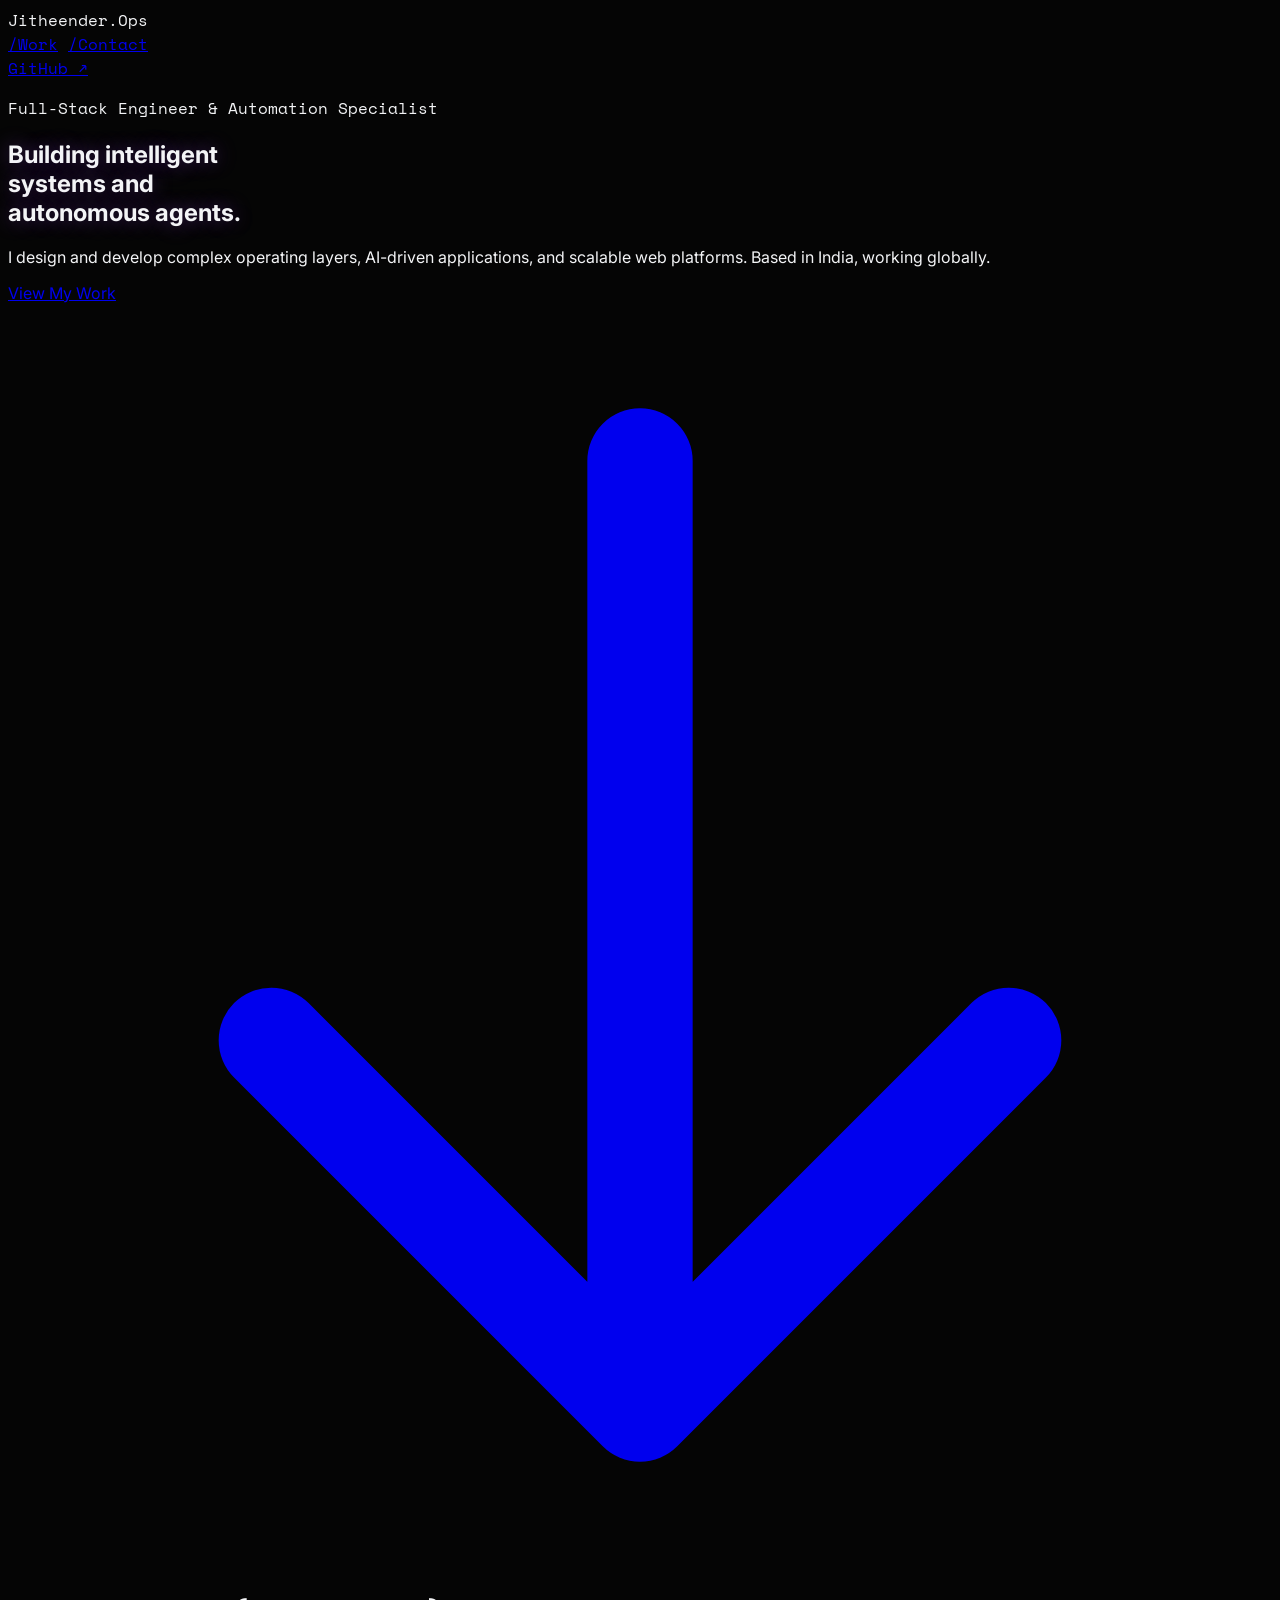
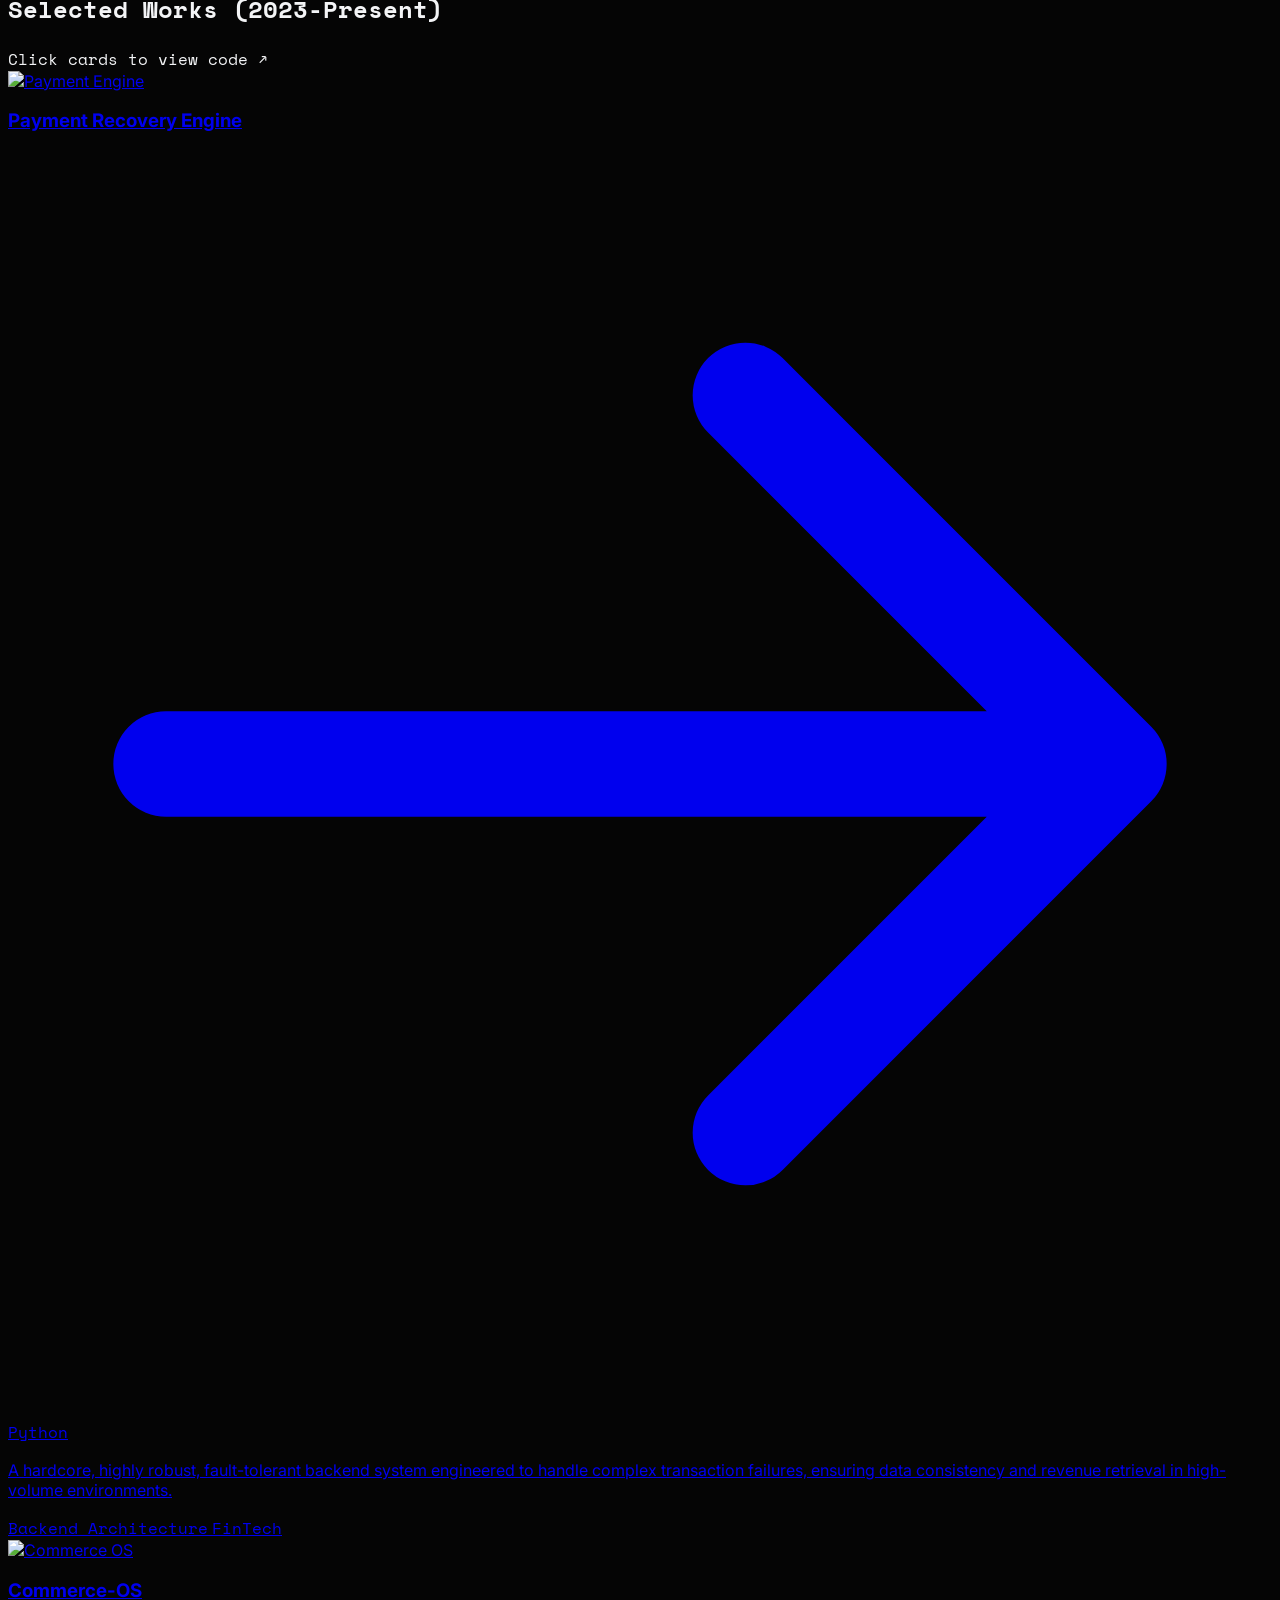
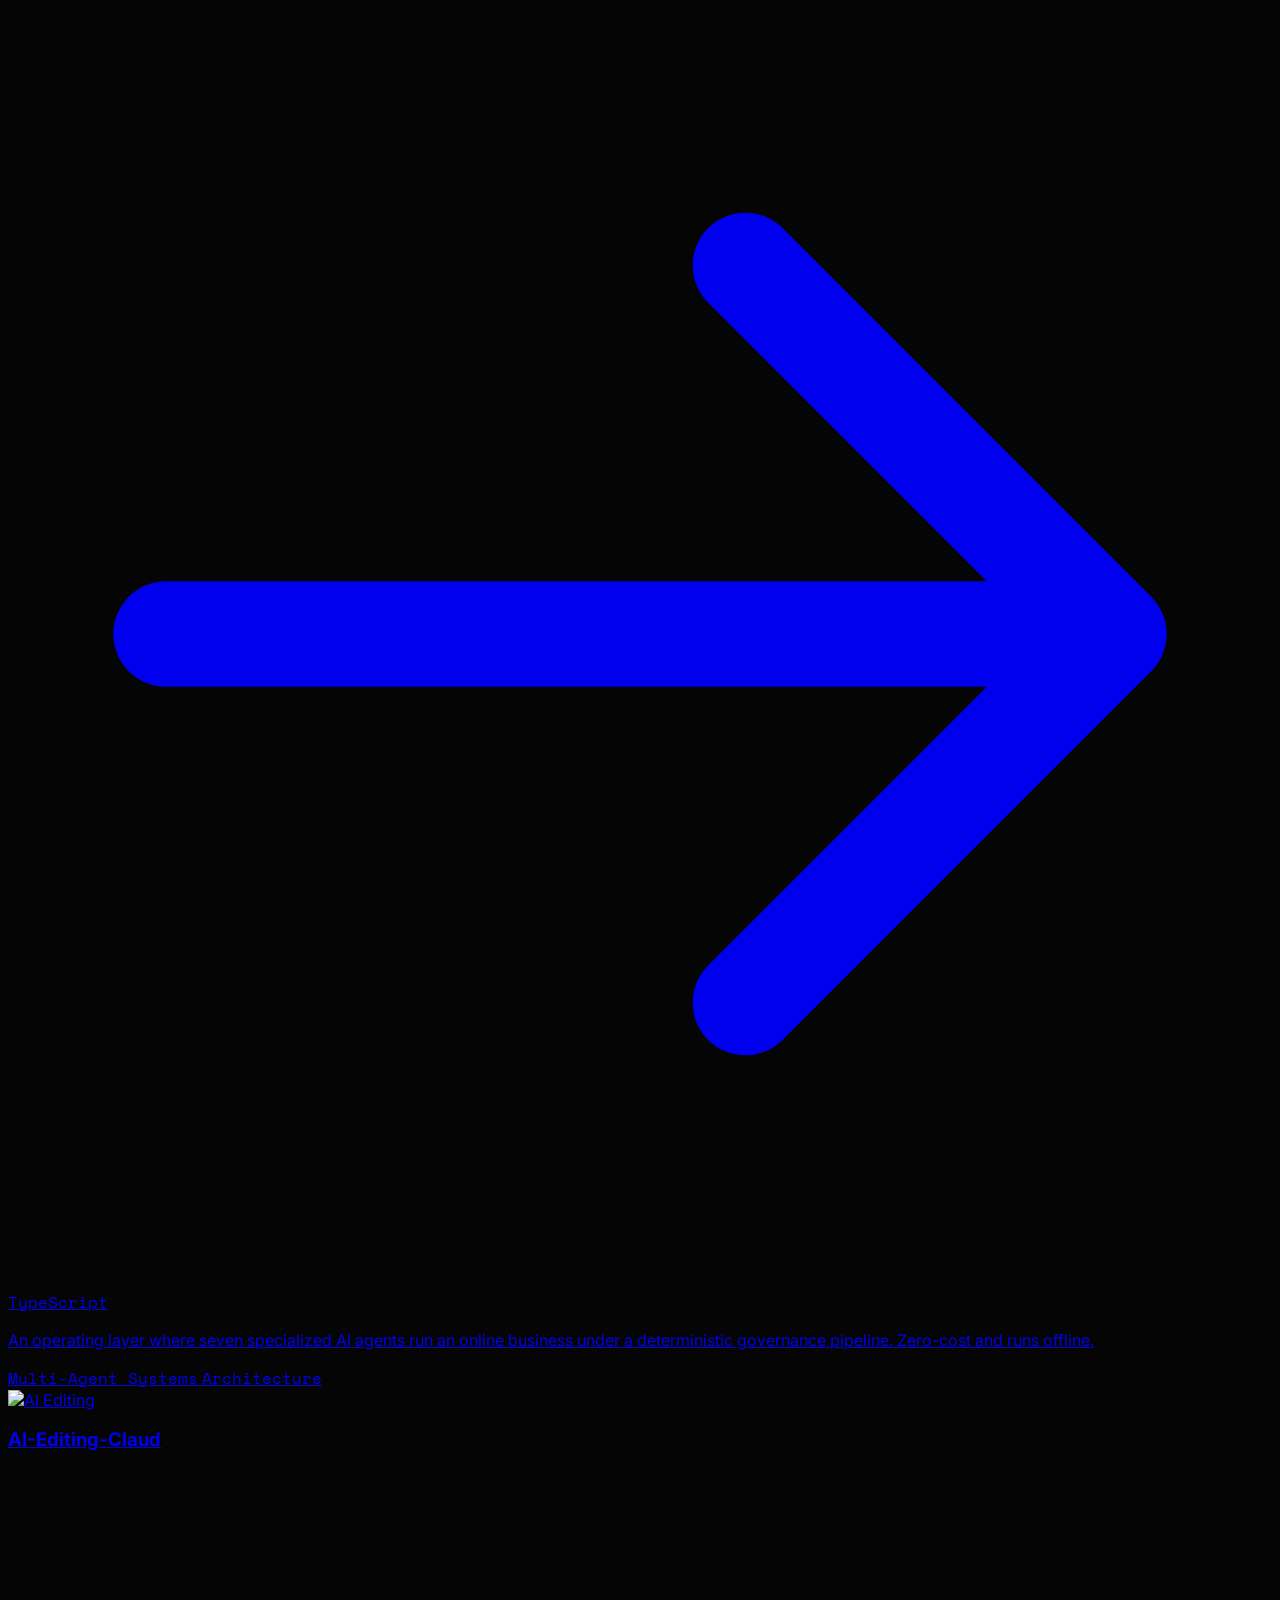
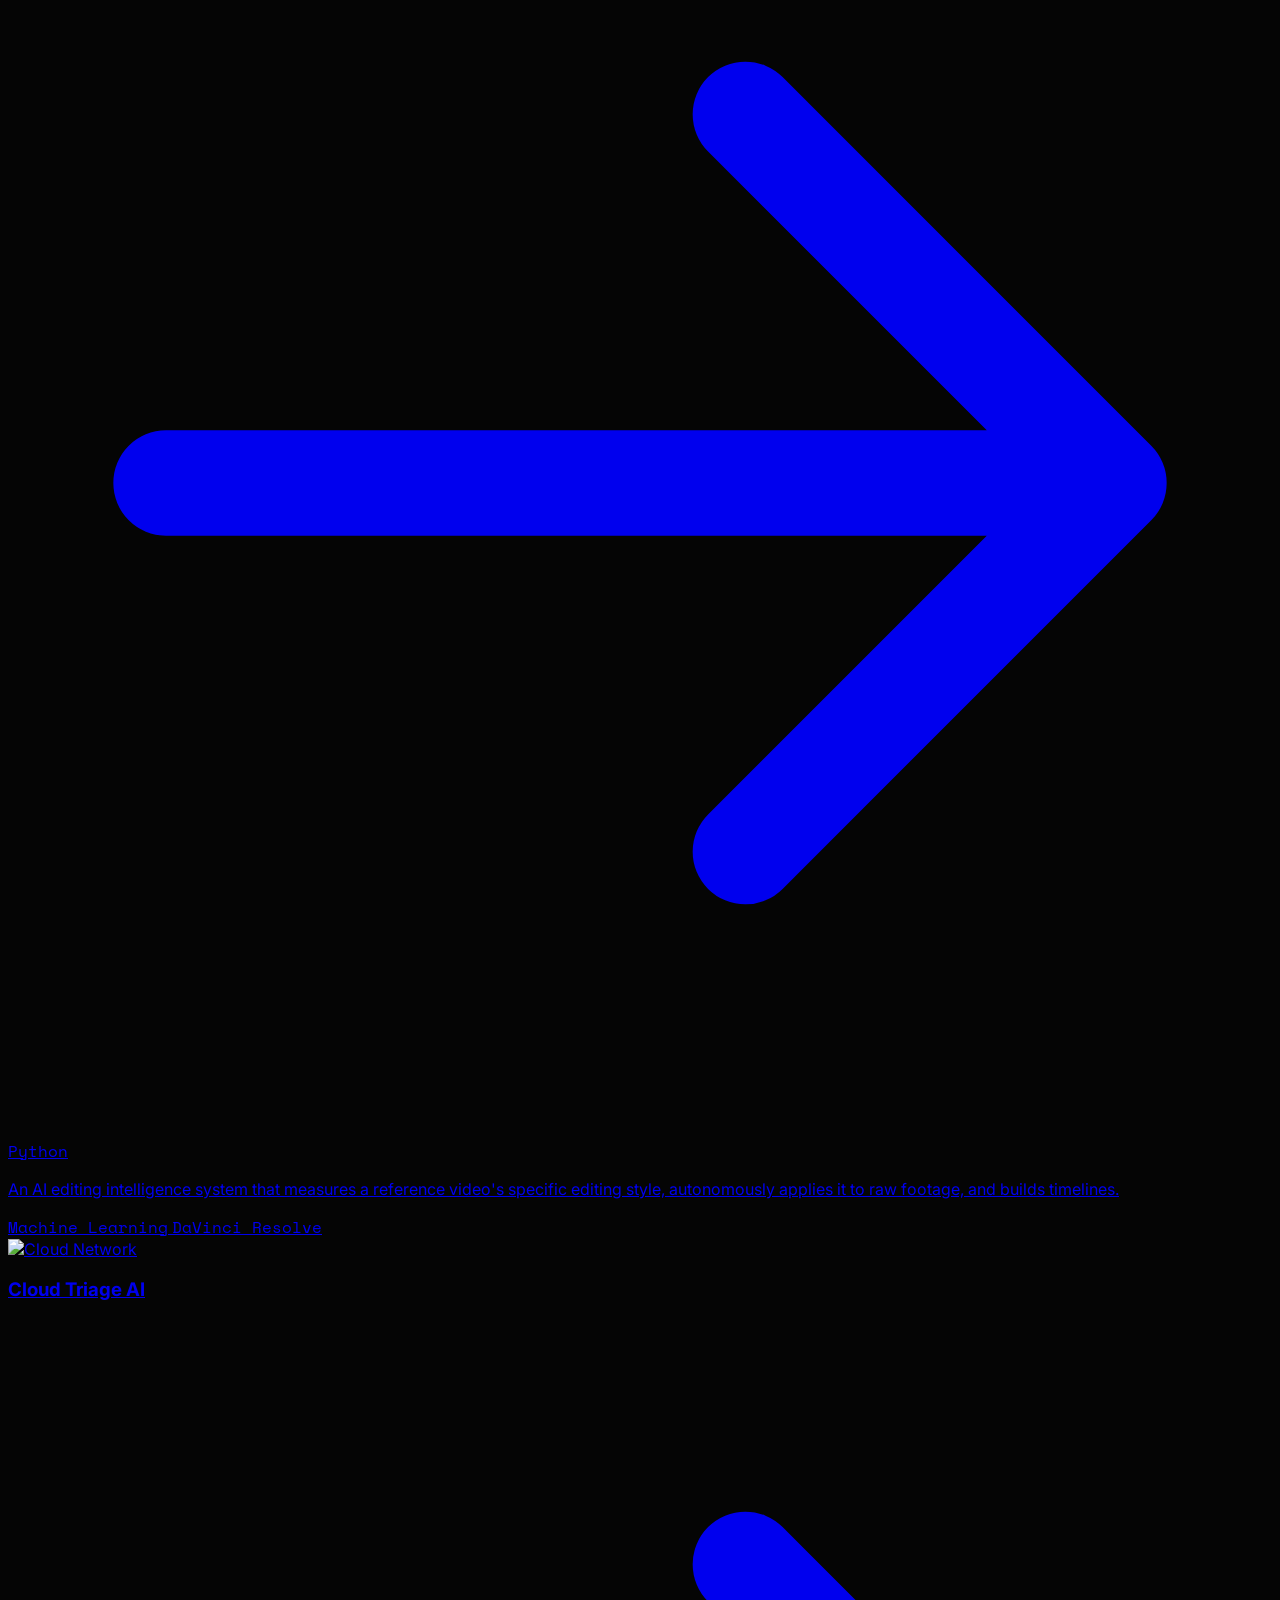
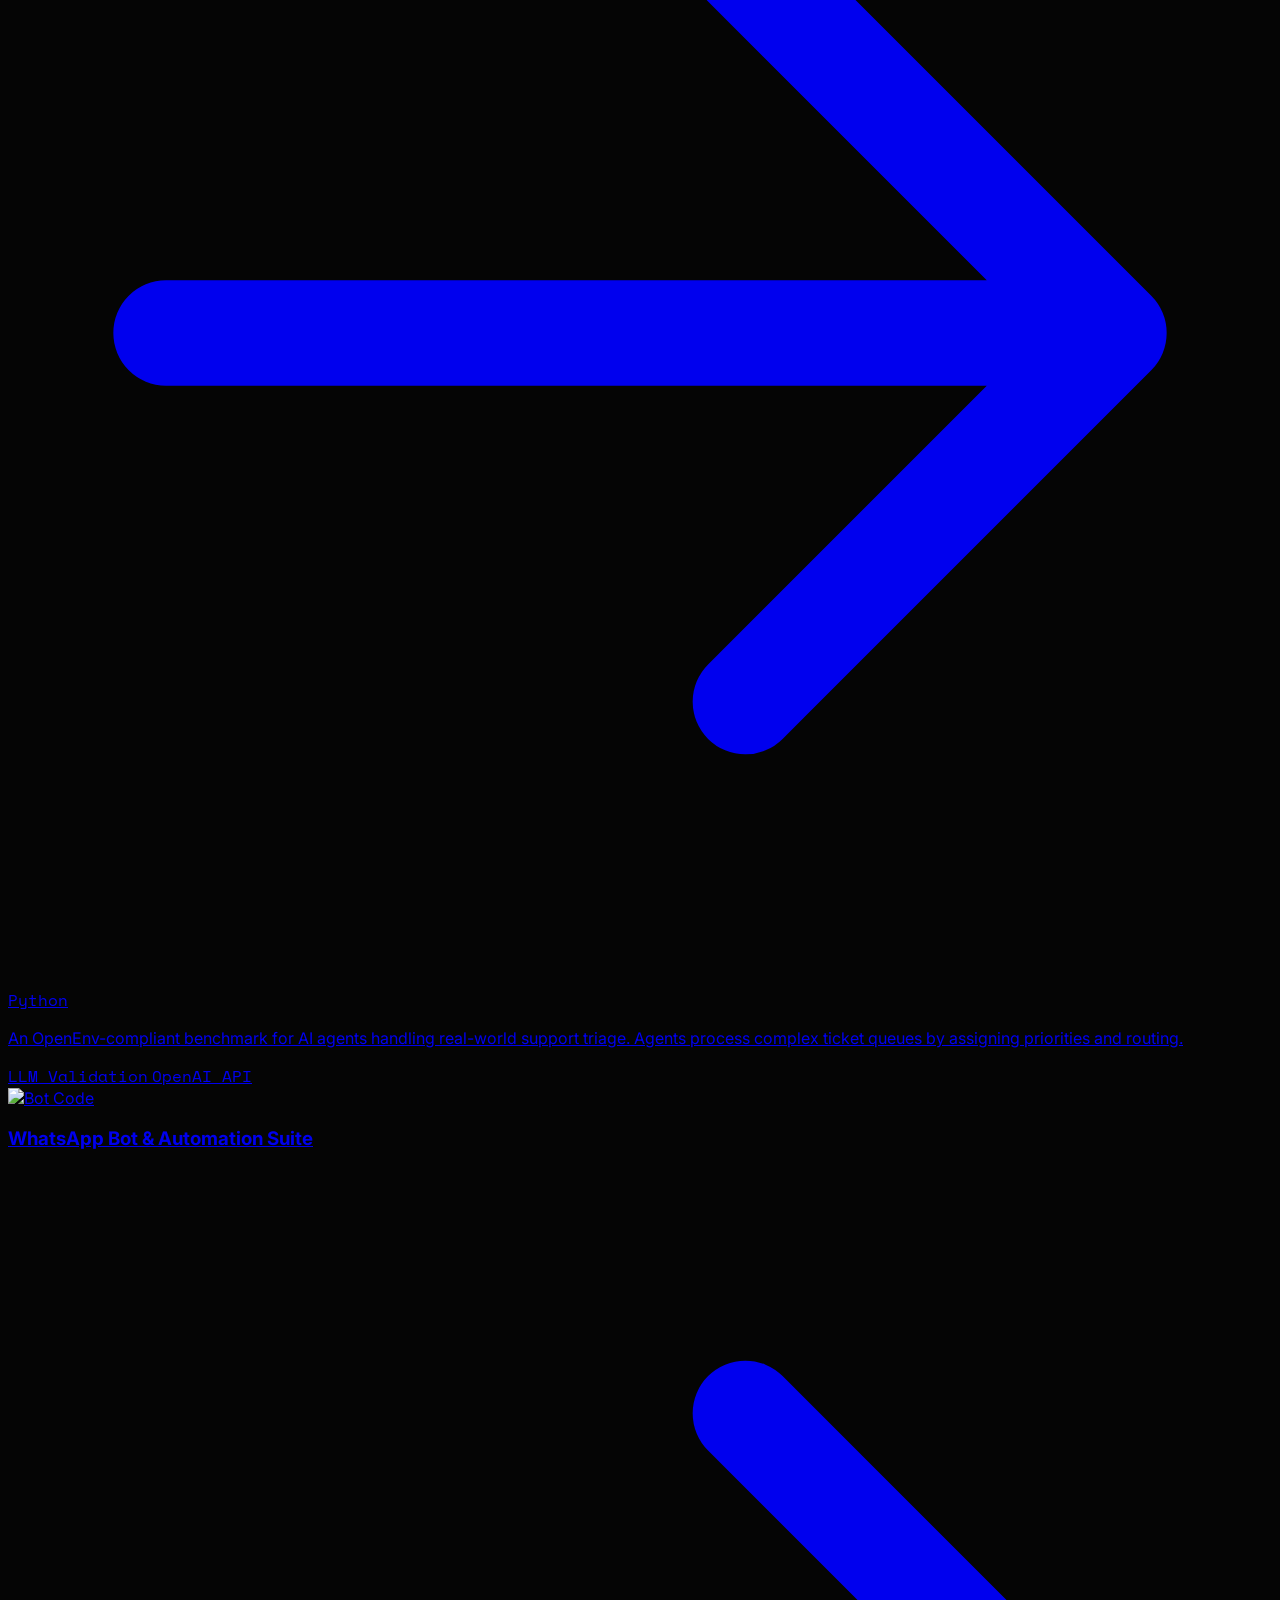
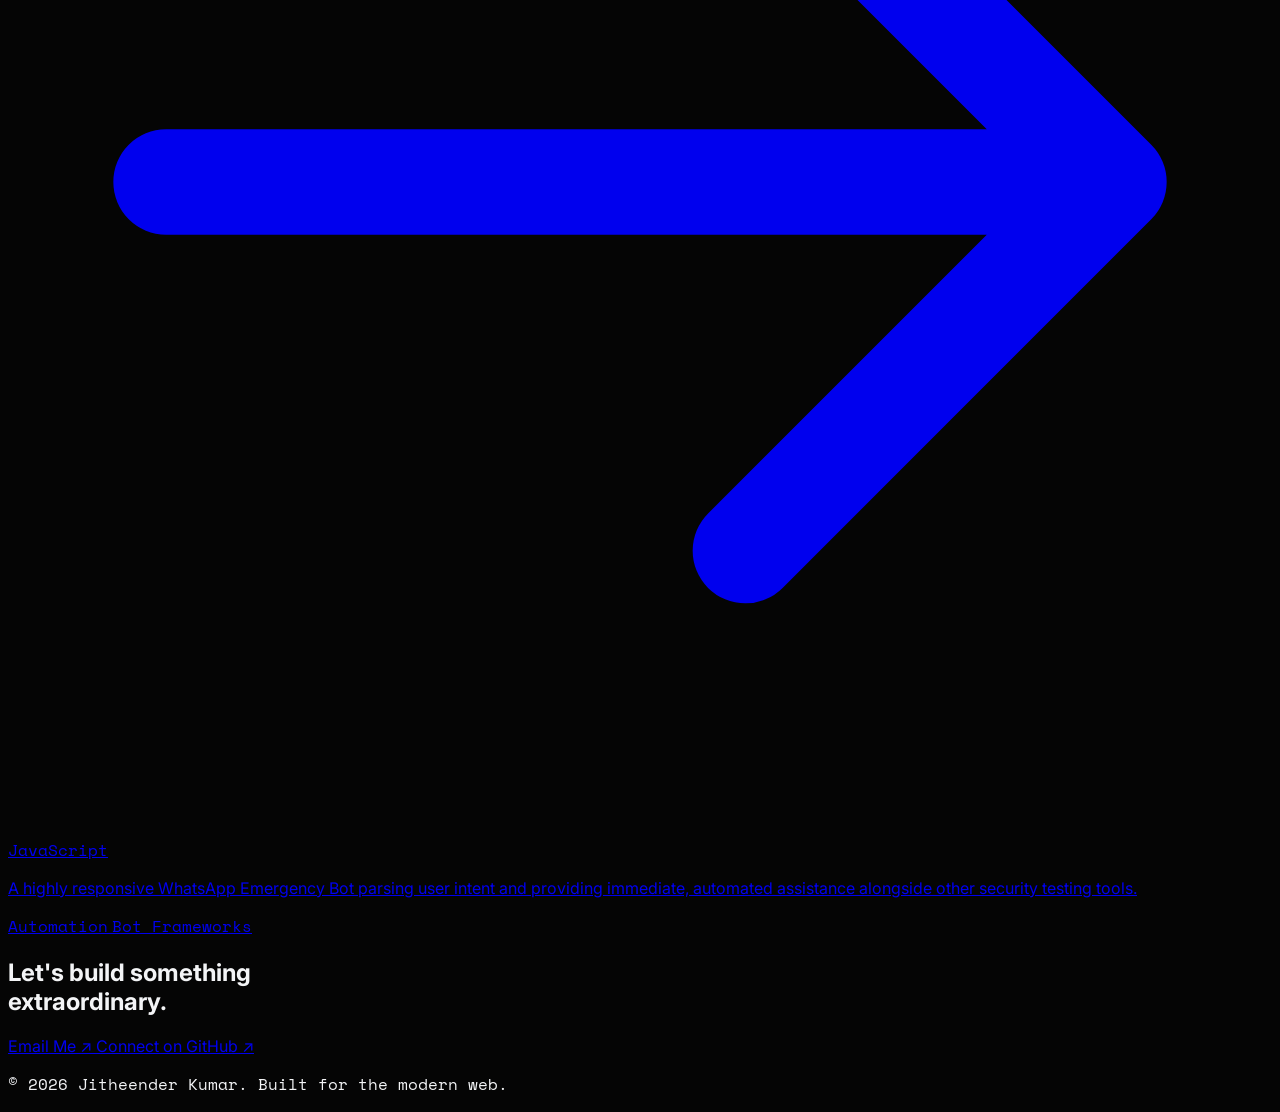
==== index.html @ b749a2ea "Added email button to contact section" ====
<!DOCTYPE html>
<html lang="en" class="scroll-smooth">
<head>
    <meta charset="UTF-8">
    <meta name="viewport" content="width=device-width, initial-scale=1.0">
    <title>Jitheender | Full-Stack AI Engineer</title>
    <script src="https://cdn.tailwindcss.com"></script>
    <link href="https://fonts.googleapis.com/css2?family=Inter:wght@300;400;600;800&family=Space+Mono:ital,wght@0,400;0,700;1,400&display=swap" rel="stylesheet">
    <style>
        body {
            font-family: 'Inter', sans-serif;
            background-color: #050505;
            color: #f3f4f6;
        }
        .font-mono {
            font-family: 'Space Mono', monospace;
        }
        /* Custom Animations */
        .fade-in-up {
            animation: fadeInUp 1s ease-out forwards;
            opacity: 0;
            transform: translateY(30px);
        }
        .delay-100 { animation-delay: 100ms; }
        .delay-200 { animation-delay: 200ms; }

        @keyframes fadeInUp {
            to {
                opacity: 1;
                transform: translateY(0);
            }
        }
        
        .project-card {
            transition: all 0.4s ease;
        }
        .project-card:hover {
            transform: translateY(-8px);
            box-shadow: 0 20px 40px -10px rgba(0,0,0,0.5);
        }
        
        /* Neon Glow effect for AI theme */
        .glow-text {
            text-shadow: 0 0 20px rgba(168, 85, 247, 0.4);
        }
    </style>
</head>
<body class="antialiased selection:bg-purple-500 selection:text-white">

    <!-- Navigation -->
    <nav class="fixed w-full top-0 z-50 bg-[#050505]/80 backdrop-blur-md border-b border-white/10">
        <div class="max-w-6xl mx-auto px-6 py-4 flex justify-between items-center">
            <div class="font-mono text-sm tracking-widest uppercase font-bold text-white">Jitheender.Ops</div>
            <div class="space-x-6 text-sm font-mono text-gray-400 hidden md:block">
                <a href="#projects" class="hover:text-white transition-colors">/Work</a>
                <a href="#contact" class="hover:text-white transition-colors">/Contact</a>
            </div>
            <a href="https://github.com/jitheender-ops" target="_blank" class="px-4 py-2 border border-white/20 rounded-full text-xs font-mono hover:bg-white hover:text-black transition-all">GitHub ↗</a>
        </div>
    </nav>

    <!-- Hero Section -->
    <section class="min-h-screen flex items-center justify-center pt-20 px-6 relative overflow-hidden">
        <!-- Abstract gradient background -->
        <div class="absolute top-1/2 left-1/2 -translate-x-1/2 -translate-y-1/2 w-[800px] h-[800px] bg-purple-900/20 rounded-full blur-[120px] -z-10 pointer-events-none"></div>
        <div class="absolute top-1/3 left-1/4 w-[500px] h-[500px] bg-blue-900/20 rounded-full blur-[100px] -z-10 pointer-events-none"></div>

        <div class="max-w-6xl mx-auto w-full">
            <div class="fade-in-up">
                <p class="font-mono text-purple-400 mb-6 tracking-widest text-sm uppercase">Full-Stack Engineer & Automation Specialist</p>
                <h1 class="text-6xl md:text-8xl font-bold tracking-tighter leading-tight mb-8 glow-text">
                    Building intelligent <br class="hidden md:block" />
                    systems and <br class="hidden md:block" />
                    <span class="text-transparent bg-clip-text bg-gradient-to-r from-purple-400 to-blue-500">autonomous agents.</span>
                </h1>
            </div>
            <div class="fade-in-up delay-200 max-w-2xl">
                <p class="text-xl text-gray-400 leading-relaxed mb-10">
                    I design and develop complex operating layers, AI-driven applications, and scalable web platforms. Based in India, working globally.
                </p>
                <a href="#projects" class="inline-flex items-center px-8 py-4 bg-white text-black font-semibold rounded-full hover:bg-gray-200 transition-colors">
                    View My Work
                    <svg class="w-4 h-4 ml-2" fill="none" stroke="currentColor" viewBox="0 0 24 24"><path stroke-linecap="round" stroke-linejoin="round" stroke-width="2" d="M19 14l-7 7m0 0l-7-7m7 7V3"></path></svg>
                </a>
            </div>
        </div>
    </section>

    <!-- Projects Section -->
    <section id="projects" class="py-32 px-6 border-t border-white/5 bg-[#0a0a0a]">
        <div class="max-w-6xl mx-auto">
            <div class="flex justify-between items-end mb-16">
                <h2 class="font-mono text-xs tracking-widest uppercase text-gray-500">Selected Works (2023-Present)</h2>
                <span class="text-xs text-gray-600 font-mono">Click cards to view code ↗</span>
            </div>
            
            <div class="grid grid-cols-1 md:grid-cols-2 gap-8">
                
                <!-- Project 1: Payment Recovery Engine (Highlight) -->
                <a href="https://github.com/jitheender-ops/payment-recovery-engine" target="_blank" class="block project-card bg-[#111111] border border-white/10 rounded-2xl overflow-hidden group">
                    <div class="h-64 overflow-hidden relative">
                        <div class="absolute inset-0 bg-black/40 group-hover:bg-black/10 transition-colors z-10"></div>
                        <img src="https://images.unsplash.com/photo-1551288049-bebda4e38f71?auto=format&fit=crop&q=80&w=1000" alt="Payment Engine" class="w-full h-full object-cover transform group-hover:scale-105 transition-transform duration-700">
                    </div>
                    <div class="p-8">
                        <div class="flex justify-between items-start mb-4">
                            <h3 class="text-2xl font-bold group-hover:text-yellow-400 transition-colors flex items-center">
                                Payment Recovery Engine
                                <svg class="w-5 h-5 ml-2 opacity-0 -translate-x-4 group-hover:opacity-100 group-hover:translate-x-0 transition-all duration-300" fill="none" stroke="currentColor" viewBox="0 0 24 24"><path stroke-linecap="round" stroke-linejoin="round" stroke-width="2" d="M14 5l7 7m0 0l-7 7m7-7H3"></path></svg>
                            </h3>
                            <span class="font-mono text-xs px-3 py-1 bg-white/10 rounded-full">Python</span>
                        </div>
                        <p class="text-gray-400 leading-relaxed mb-6">
                            A hardcore, highly robust, fault-tolerant backend system engineered to handle complex transaction failures, ensuring data consistency and revenue retrieval in high-volume environments.
                        </p>
                        <div class="flex gap-2 flex-wrap">
                            <span class="text-xs text-gray-500 font-mono border border-white/5 px-2 py-1 rounded">Backend Architecture</span>
                            <span class="text-xs text-gray-500 font-mono border border-white/5 px-2 py-1 rounded">FinTech</span>
                        </div>
                    </div>
                </a>

                <!-- Project 2 -->
                <a href="https://github.com/jitheender-ops/commerce-os" target="_blank" class="block project-card bg-[#111111] border border-white/10 rounded-2xl overflow-hidden group">
                    <div class="h-64 overflow-hidden relative">
                        <div class="absolute inset-0 bg-black/40 group-hover:bg-black/10 transition-colors z-10"></div>
                        <img src="https://images.unsplash.com/photo-1618005182384-a83a8bd57fbe?auto=format&fit=crop&q=80&w=1000" alt="Commerce OS" class="w-full h-full object-cover transform group-hover:scale-105 transition-transform duration-700">
                    </div>
                    <div class="p-8">
                        <div class="flex justify-between items-start mb-4">
                            <h3 class="text-2xl font-bold group-hover:text-purple-400 transition-colors flex items-center">
                                Commerce-OS
                                <svg class="w-5 h-5 ml-2 opacity-0 -translate-x-4 group-hover:opacity-100 group-hover:translate-x-0 transition-all duration-300" fill="none" stroke="currentColor" viewBox="0 0 24 24"><path stroke-linecap="round" stroke-linejoin="round" stroke-width="2" d="M14 5l7 7m0 0l-7 7m7-7H3"></path></svg>
                            </h3>
                            <span class="font-mono text-xs px-3 py-1 bg-white/10 rounded-full">TypeScript</span>
                        </div>
                        <p class="text-gray-400 leading-relaxed mb-6">
                            An operating layer where seven specialized AI agents run an online business under a deterministic governance pipeline. Zero-cost and runs offline.
                        </p>
                        <div class="flex gap-2 flex-wrap">
                            <span class="text-xs text-gray-500 font-mono border border-white/5 px-2 py-1 rounded">Multi-Agent Systems</span>
                            <span class="text-xs text-gray-500 font-mono border border-white/5 px-2 py-1 rounded">Architecture</span>
                        </div>
                    </div>
                </a>

                <!-- Project 3 -->
                <a href="https://github.com/jitheender-ops/ai-editing-claud" target="_blank" class="block project-card bg-[#111111] border border-white/10 rounded-2xl overflow-hidden group">
                    <div class="h-64 overflow-hidden relative">
                        <div class="absolute inset-0 bg-black/40 group-hover:bg-black/10 transition-colors z-10"></div>
                        <img src="https://images.unsplash.com/photo-1574717024653-61fd2cf4d44d?auto=format&fit=crop&q=80&w=1000" alt="AI Editing" class="w-full h-full object-cover transform group-hover:scale-105 transition-transform duration-700">
                    </div>
                    <div class="p-8">
                        <div class="flex justify-between items-start mb-4">
                            <h3 class="text-2xl font-bold group-hover:text-blue-400 transition-colors flex items-center">
                                AI-Editing-Claud
                                <svg class="w-5 h-5 ml-2 opacity-0 -translate-x-4 group-hover:opacity-100 group-hover:translate-x-0 transition-all duration-300" fill="none" stroke="currentColor" viewBox="0 0 24 24"><path stroke-linecap="round" stroke-linejoin="round" stroke-width="2" d="M14 5l7 7m0 0l-7 7m7-7H3"></path></svg>
                            </h3>
                            <span class="font-mono text-xs px-3 py-1 bg-white/10 rounded-full">Python</span>
                        </div>
                        <p class="text-gray-400 leading-relaxed mb-6">
                            An AI editing intelligence system that measures a reference video's specific editing style, autonomously applies it to raw footage, and builds timelines.
                        </p>
                        <div class="flex gap-2 flex-wrap">
                            <span class="text-xs text-gray-500 font-mono border border-white/5 px-2 py-1 rounded">Machine Learning</span>
                            <span class="text-xs text-gray-500 font-mono border border-white/5 px-2 py-1 rounded">DaVinci Resolve</span>
                        </div>
                    </div>
                </a>

                <!-- Project 4 -->
                <a href="https://github.com/jitheender-ops/cloud" target="_blank" class="block project-card bg-[#111111] border border-white/10 rounded-2xl overflow-hidden group">
                    <div class="h-64 overflow-hidden relative">
                        <div class="absolute inset-0 bg-black/40 group-hover:bg-black/10 transition-colors z-10"></div>
                        <img src="https://images.unsplash.com/photo-1451187580459-43490279c0fa?auto=format&fit=crop&q=80&w=1000" alt="Cloud Network" class="w-full h-full object-cover transform group-hover:scale-105 transition-transform duration-700">
                    </div>
                    <div class="p-8">
                        <div class="flex justify-between items-start mb-4">
                            <h3 class="text-2xl font-bold group-hover:text-green-400 transition-colors flex items-center">
                                Cloud Triage AI
                                <svg class="w-5 h-5 ml-2 opacity-0 -translate-x-4 group-hover:opacity-100 group-hover:translate-x-0 transition-all duration-300" fill="none" stroke="currentColor" viewBox="0 0 24 24"><path stroke-linecap="round" stroke-linejoin="round" stroke-width="2" d="M14 5l7 7m0 0l-7 7m7-7H3"></path></svg>
                            </h3>
                            <span class="font-mono text-xs px-3 py-1 bg-white/10 rounded-full">Python</span>
                        </div>
                        <p class="text-gray-400 leading-relaxed mb-6">
                            An OpenEnv-compliant benchmark for AI agents handling real-world support triage. Agents process complex ticket queues by assigning priorities and routing.
                        </p>
                        <div class="flex gap-2 flex-wrap">
                            <span class="text-xs text-gray-500 font-mono border border-white/5 px-2 py-1 rounded">LLM Validation</span>
                            <span class="text-xs text-gray-500 font-mono border border-white/5 px-2 py-1 rounded">OpenAI API</span>
                        </div>
                    </div>
                </a>

                <!-- Project 5 -->
                <a href="https://github.com/jitheender-ops/whatsapp-emergency-bot" target="_blank" class="block project-card bg-[#111111] border border-white/10 rounded-2xl overflow-hidden group md:col-span-2">
                    <div class="h-64 overflow-hidden relative">
                        <div class="absolute inset-0 bg-black/40 group-hover:bg-black/10 transition-colors z-10"></div>
                        <img src="https://images.unsplash.com/photo-1526374965328-7f61d4dc18c5?auto=format&fit=crop&q=80&w=1600" alt="Bot Code" class="w-full h-full object-cover transform group-hover:scale-105 transition-transform duration-700">
                    </div>
                    <div class="p-8">
                        <div class="flex justify-between items-start mb-4">
                            <h3 class="text-2xl font-bold group-hover:text-pink-400 transition-colors flex items-center">
                                WhatsApp Bot & Automation Suite
                                <svg class="w-5 h-5 ml-2 opacity-0 -translate-x-4 group-hover:opacity-100 group-hover:translate-x-0 transition-all duration-300" fill="none" stroke="currentColor" viewBox="0 0 24 24"><path stroke-linecap="round" stroke-linejoin="round" stroke-width="2" d="M14 5l7 7m0 0l-7 7m7-7H3"></path></svg>
                            </h3>
                            <span class="font-mono text-xs px-3 py-1 bg-white/10 rounded-full">JavaScript</span>
                        </div>
                        <p class="text-gray-400 leading-relaxed mb-6 max-w-3xl">
                            A highly responsive WhatsApp Emergency Bot parsing user intent and providing immediate, automated assistance alongside other security testing tools.
                        </p>
                        <div class="flex gap-2 flex-wrap">
                            <span class="text-xs text-gray-500 font-mono border border-white/5 px-2 py-1 rounded">Automation</span>
                            <span class="text-xs text-gray-500 font-mono border border-white/5 px-2 py-1 rounded">Bot Frameworks</span>
                        </div>
                    </div>
                </a>
            </div>
        </div>
    </section>

    <!-- Footer / Contact -->
    <section id="contact" class="py-32 px-6 bg-[#050505]">
        <div class="max-w-6xl mx-auto text-center">
            <h2 class="text-4xl md:text-6xl font-bold mb-10 text-white">Let's build something <br />extraordinary.</h2>
            <div class="flex flex-col sm:flex-row justify-center items-center gap-4">
                <a href="mailto:mailforjitheender@gmail.com" class="inline-flex items-center px-8 py-4 bg-purple-600 text-white font-semibold text-sm hover:bg-purple-500 transition-colors rounded-full shadow-[0_0_20px_rgba(168,85,247,0.4)]">
                    Email Me ↗
                </a>
                <a href="https://github.com/jitheender-ops" target="_blank" class="inline-flex items-center px-8 py-4 bg-white text-black font-semibold text-sm hover:bg-gray-200 transition-colors rounded-full shadow-[0_0_20px_rgba(255,255,255,0.2)]">
                    Connect on GitHub ↗
                </a>
            </div>
            <p class="mt-20 text-gray-600 font-mono text-xs">© 2026 Jitheender Kumar. Built for the modern web.</p>
        </div>
    </section>

    <!-- Simple Scroll Reveal Script -->
    <script>
        const observer = new IntersectionObserver((entries) => {
            entries.forEach(entry => {
                if (entry.isIntersecting) {
                    entry.target.style.opacity = 1;
                    entry.target.style.transform = 'translateY(0)';
                }
            });
        }, { threshold: 0.1 });

        document.querySelectorAll('.project-card').forEach((el, index) => {
            el.style.opacity = 0;
            el.style.transform = 'translateY(30px)';
            el.style.transition = 'all 0.6s ease-out';
            el.style.transitionDelay = `${index * 100}ms`;
            observer.observe(el);
        });
    </script>
</body>
</html>
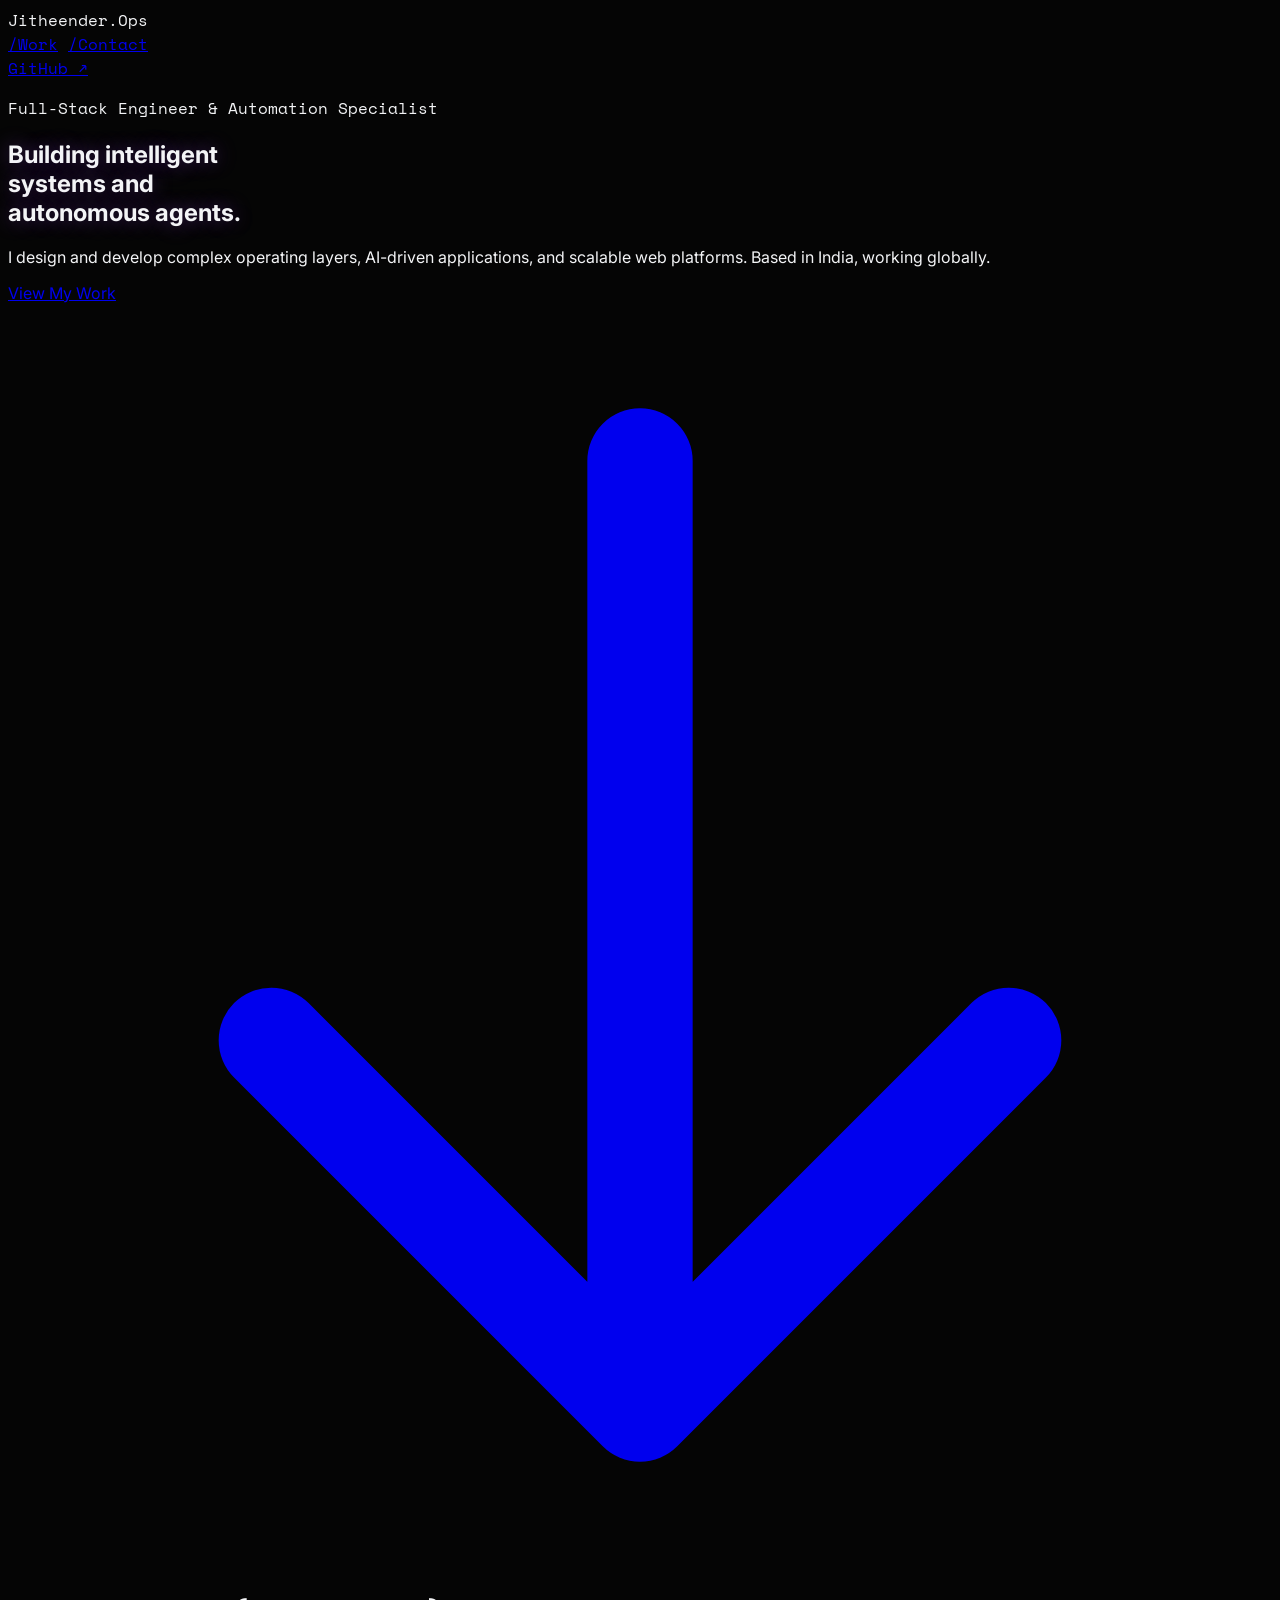
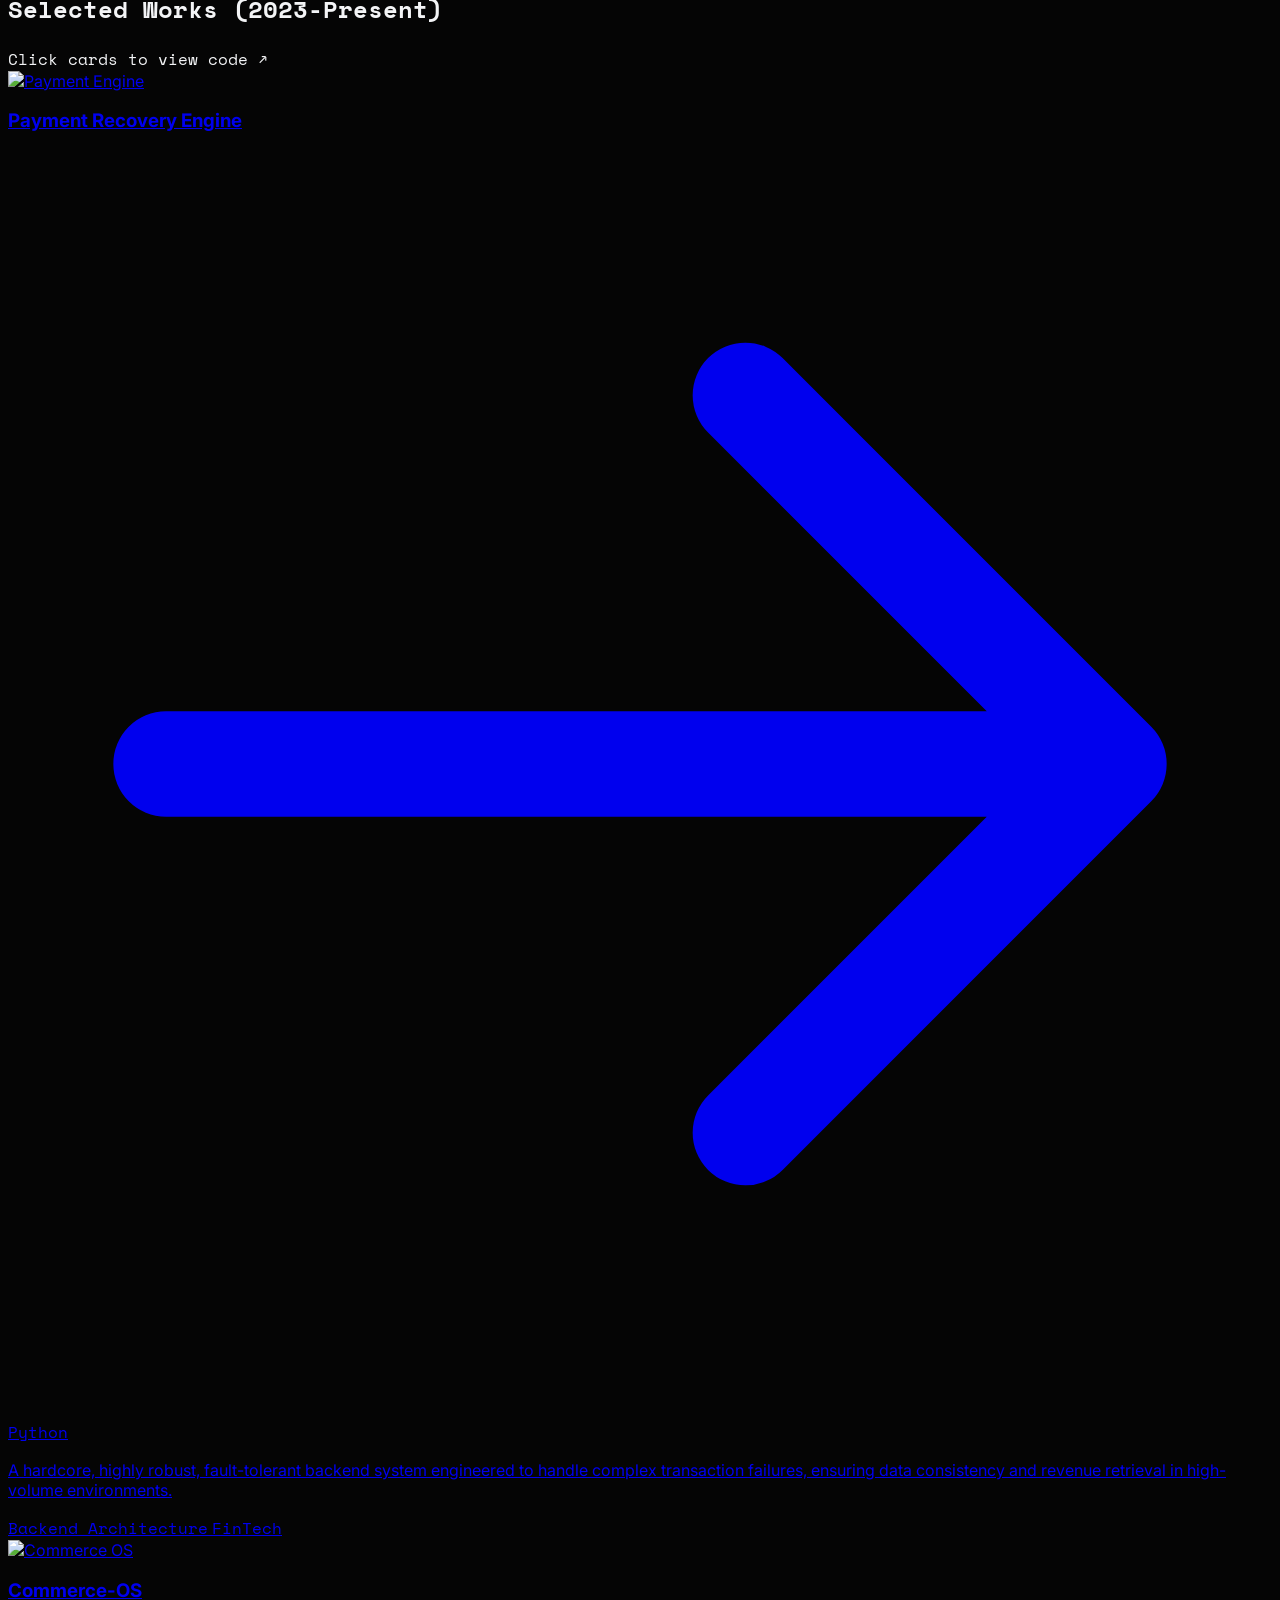
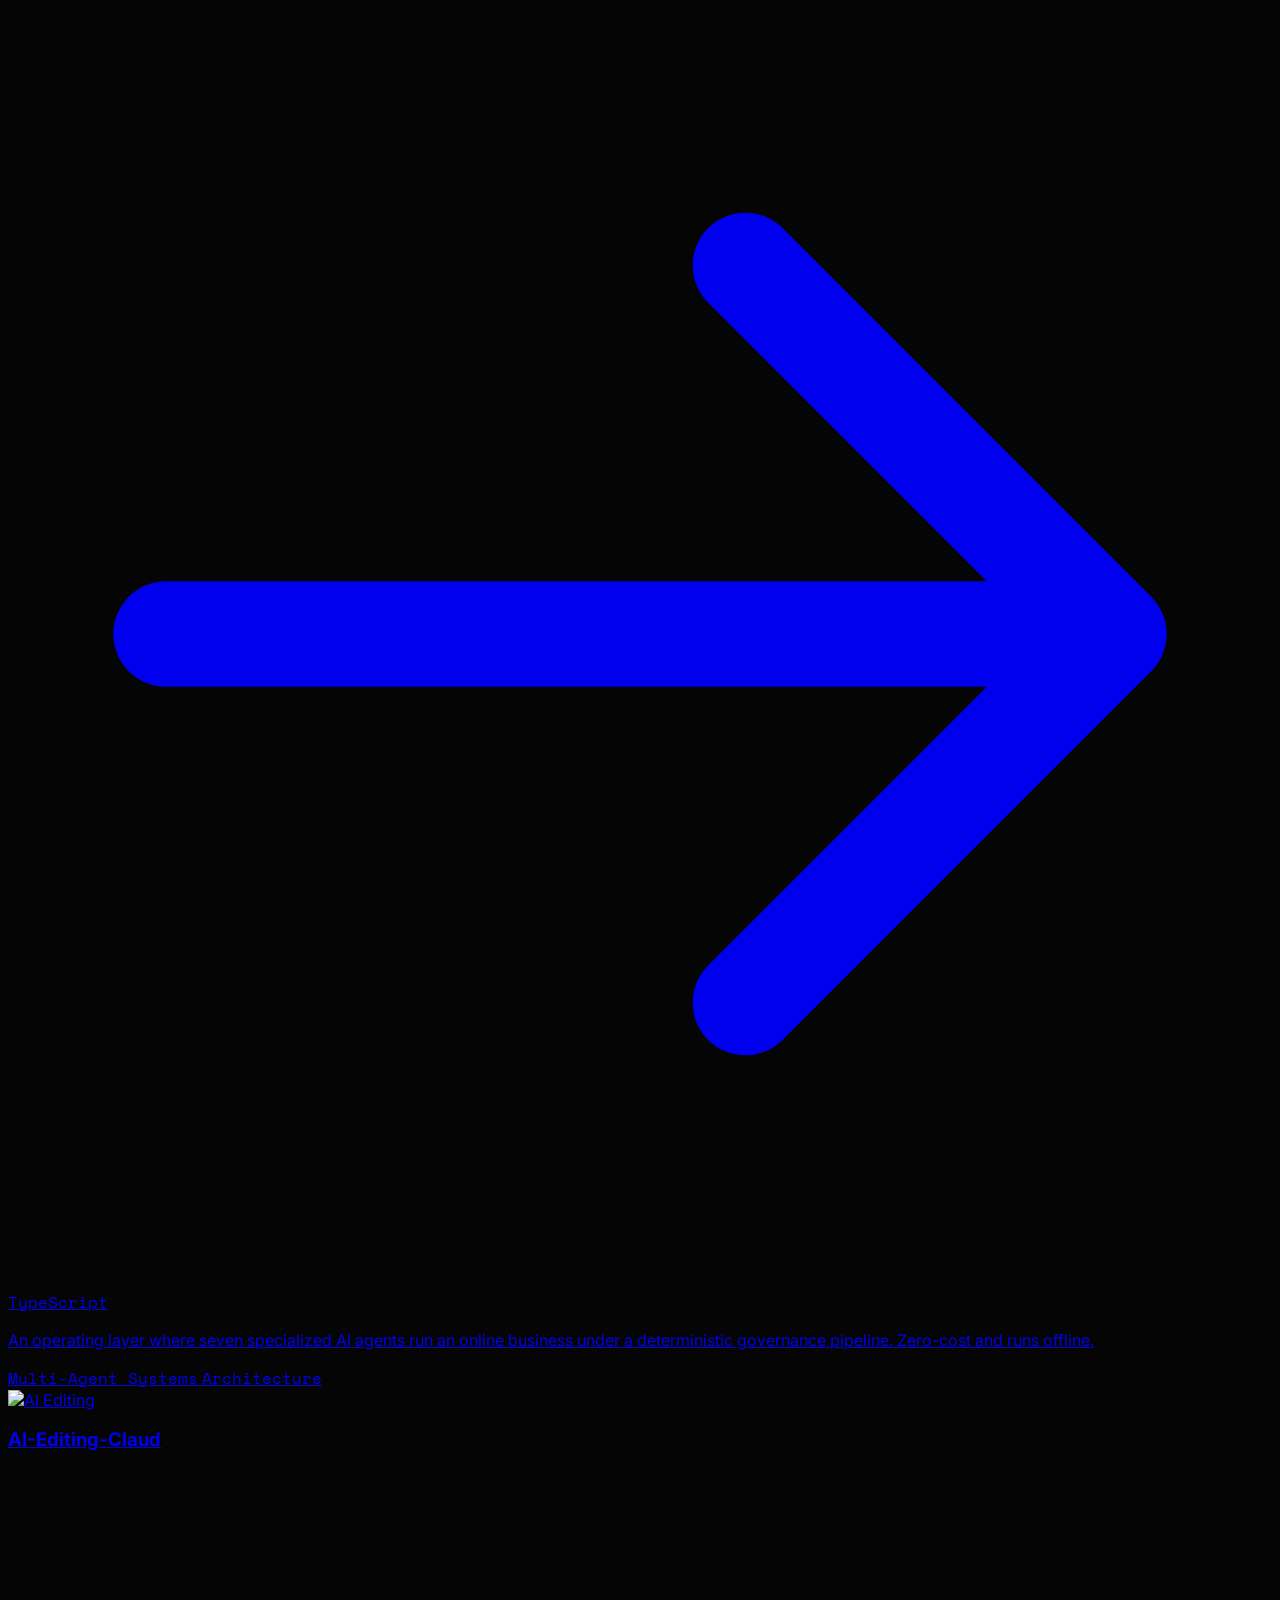
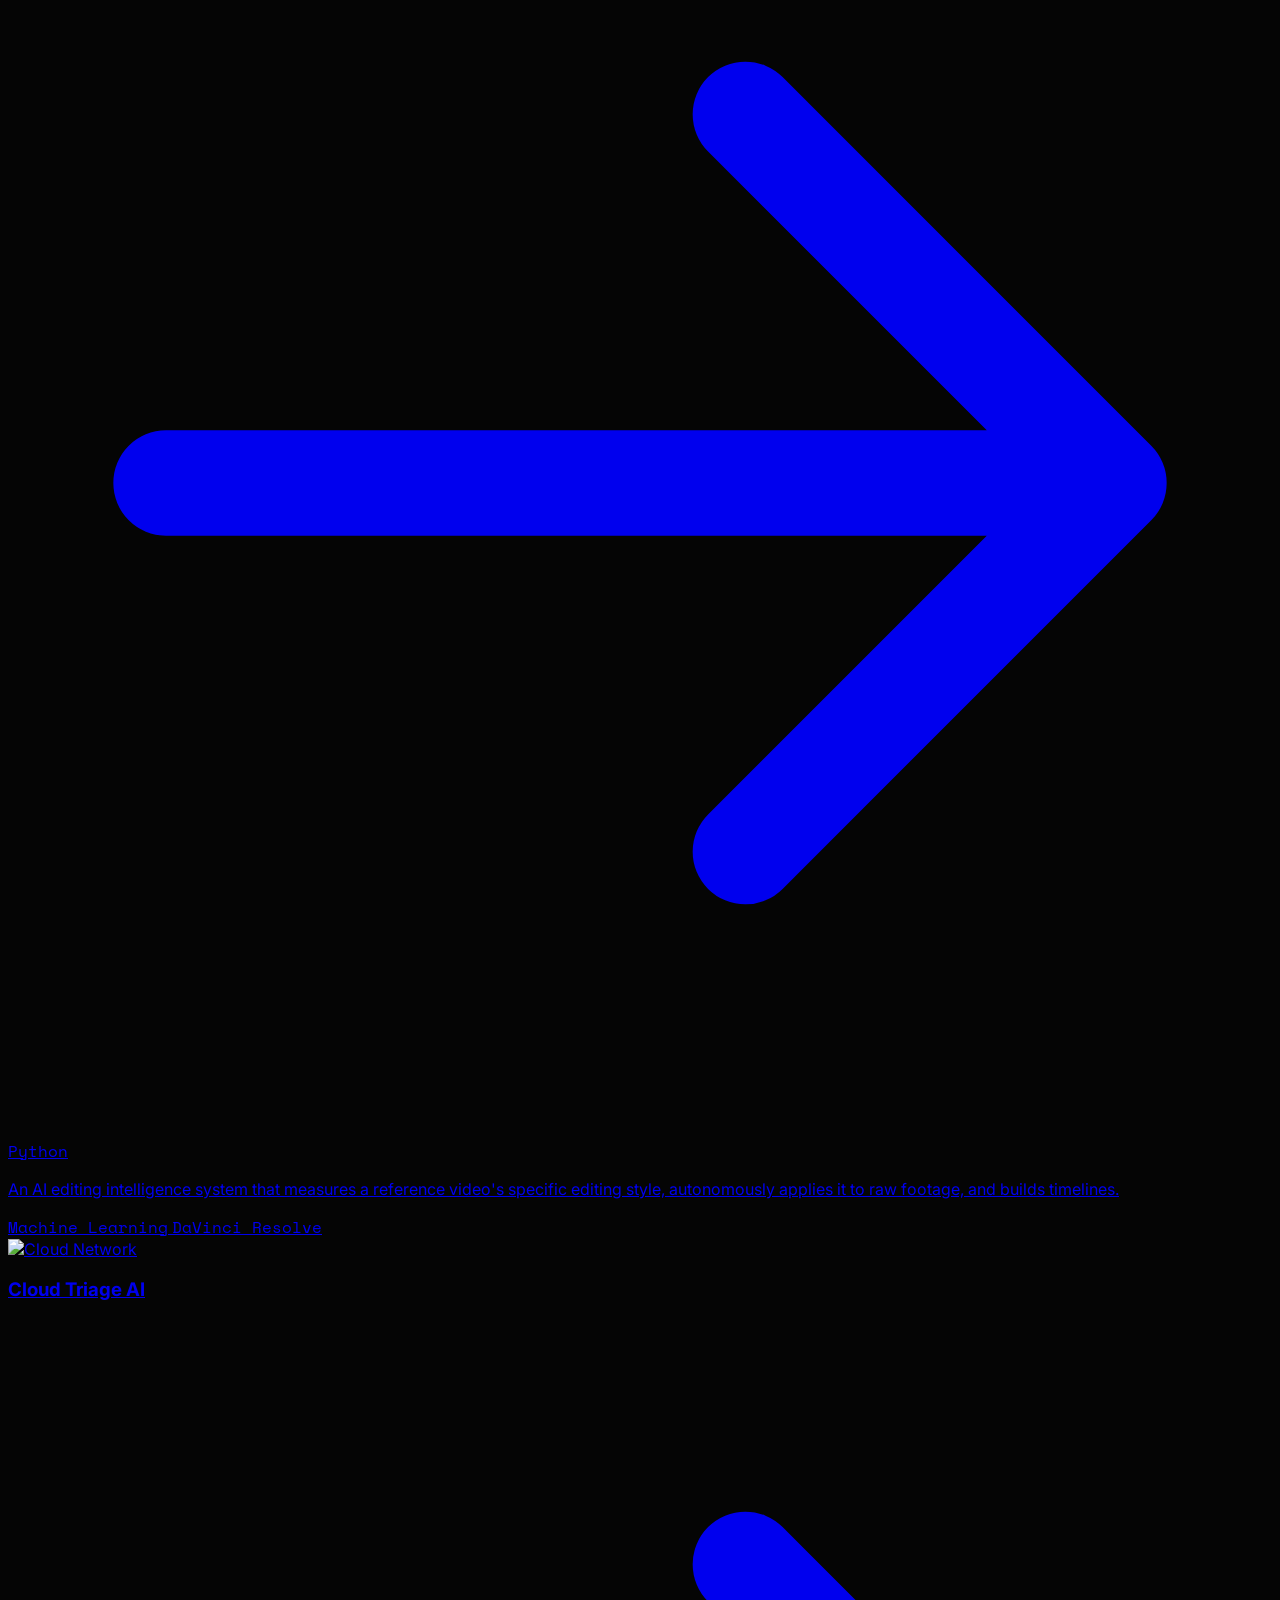
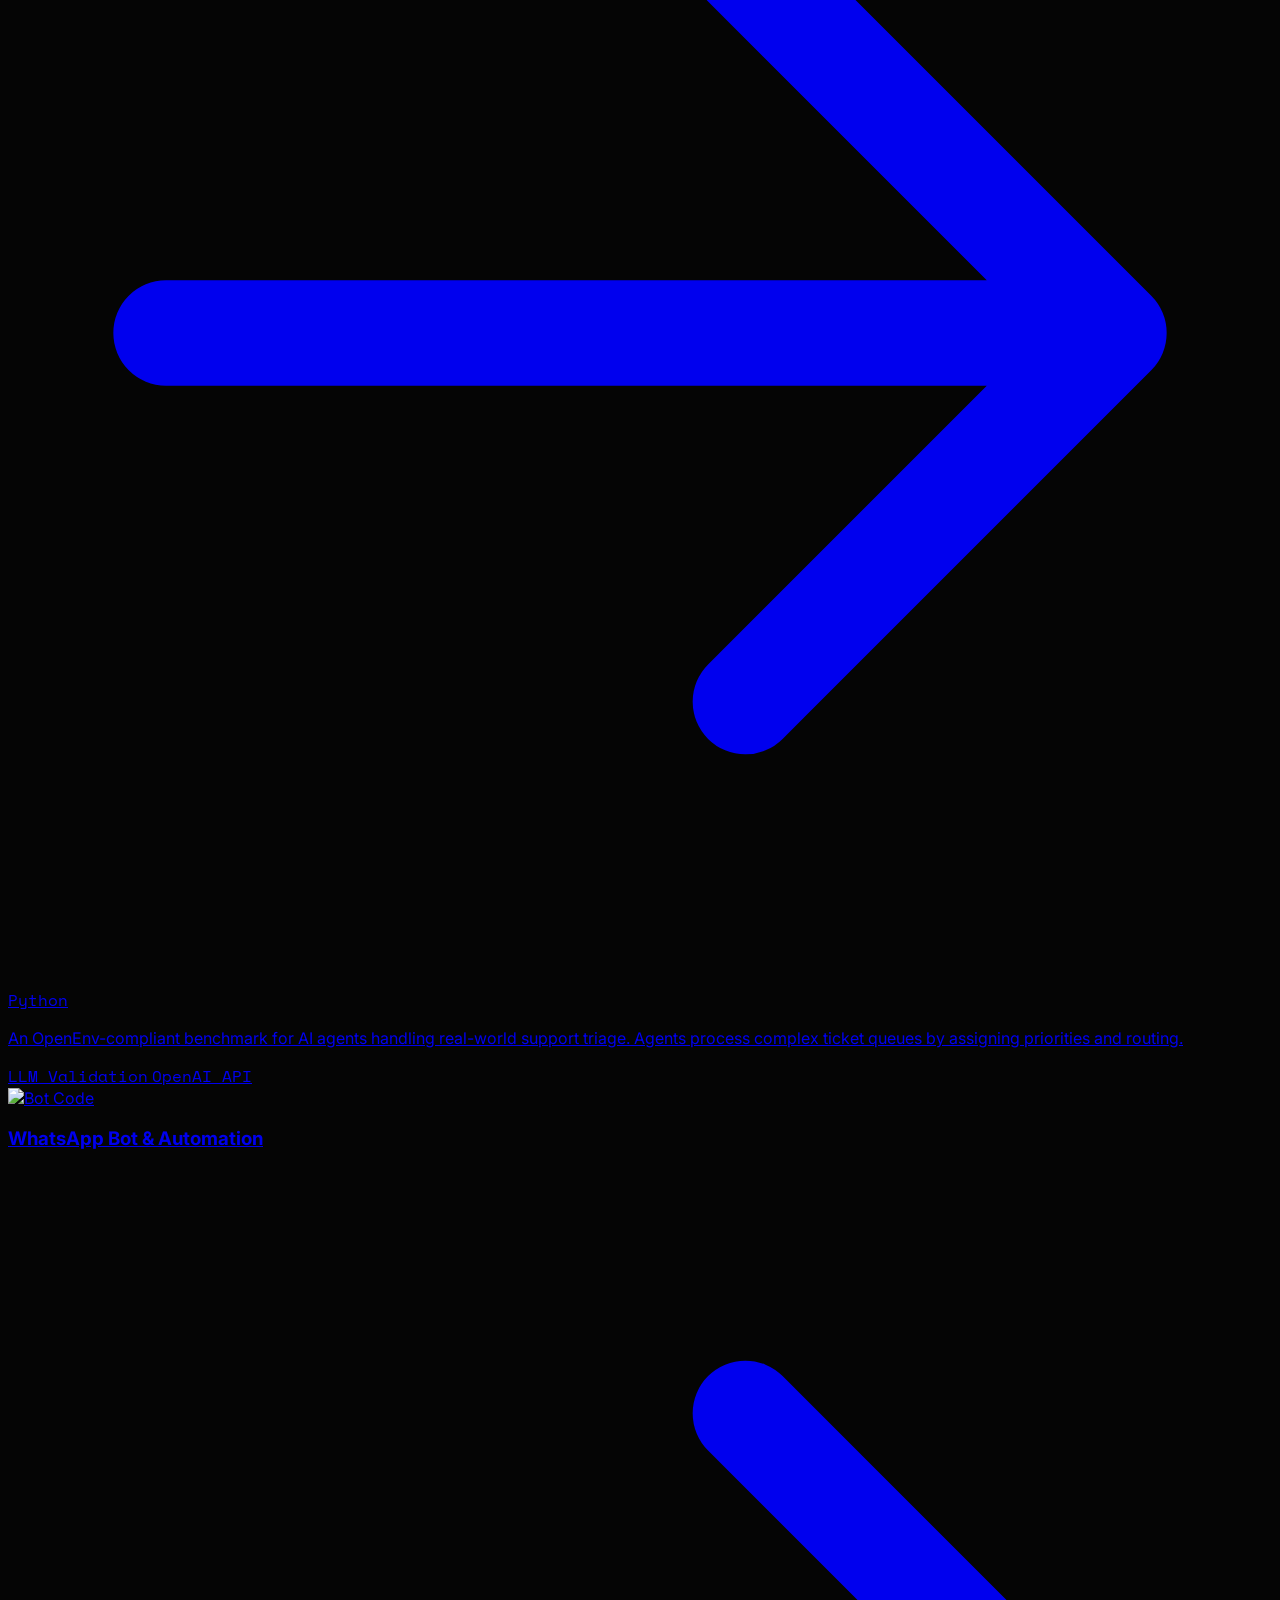
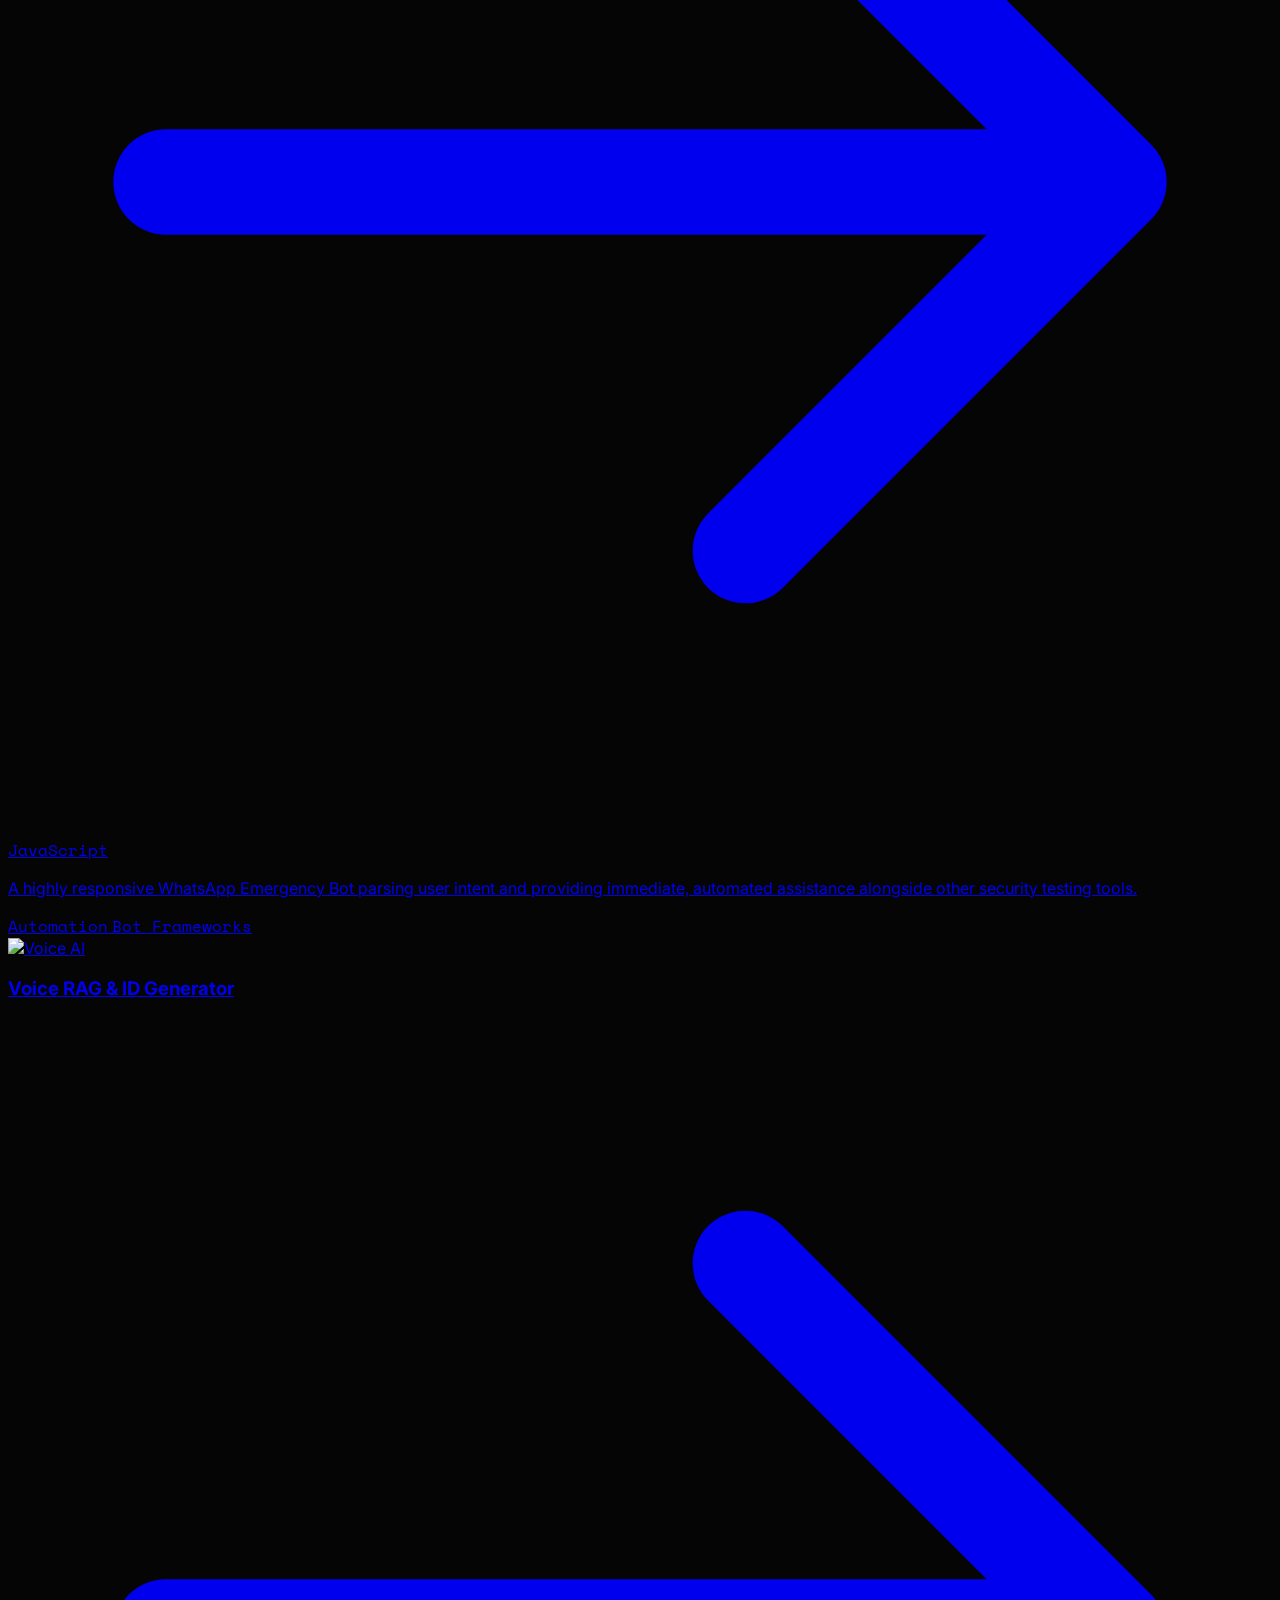
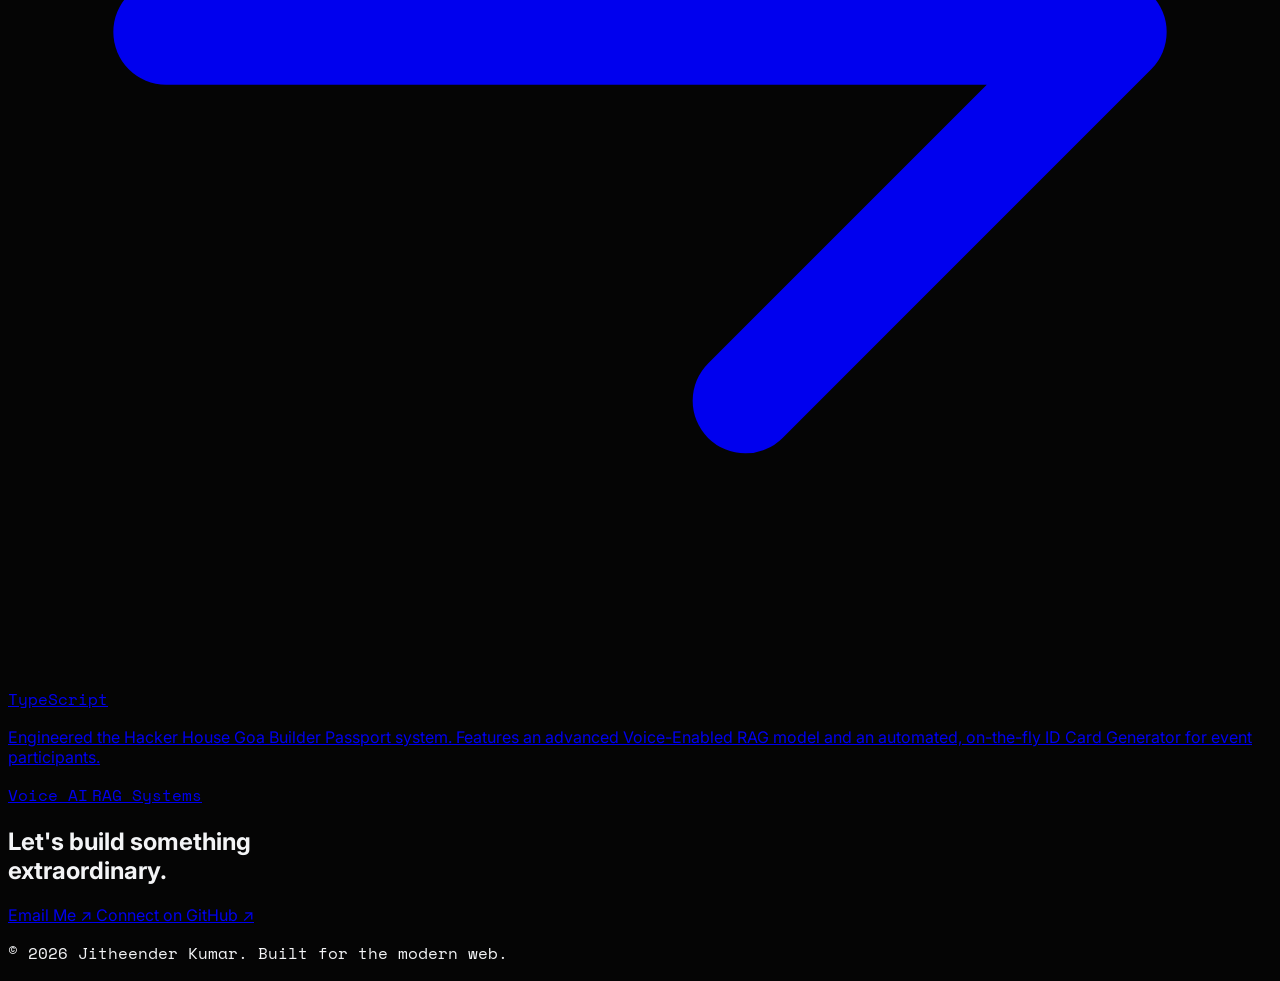
==== commit 91b5d601: "Added Hacker House Goa Voice RAG project" ====
--- a/index.html
+++ b/index.html
@@ -193,25 +193,49 @@
                 </a>
 
                 <!-- Project 5 -->
-                <a href="https://github.com/jitheender-ops/whatsapp-emergency-bot" target="_blank" class="block project-card bg-[#111111] border border-white/10 rounded-2xl overflow-hidden group md:col-span-2">
-                    <div class="h-64 overflow-hidden relative">
-                        <div class="absolute inset-0 bg-black/40 group-hover:bg-black/10 transition-colors z-10"></div>
-                        <img src="https://images.unsplash.com/photo-1526374965328-7f61d4dc18c5?auto=format&fit=crop&q=80&w=1600" alt="Bot Code" class="w-full h-full object-cover transform group-hover:scale-105 transition-transform duration-700">
+                <a href="https://github.com/jitheender-ops/whatsapp-emergency-bot" target="_blank" class="block project-card bg-[#111111] border border-white/10 rounded-2xl overflow-hidden group">
+                    <div class="h-64 overflow-hidden relative">
+                        <div class="absolute inset-0 bg-black/40 group-hover:bg-black/10 transition-colors z-10"></div>
+                        <img src="https://images.unsplash.com/photo-1526374965328-7f61d4dc18c5?auto=format&fit=crop&q=80&w=1000" alt="Bot Code" class="w-full h-full object-cover transform group-hover:scale-105 transition-transform duration-700">
                     </div>
                     <div class="p-8">
                         <div class="flex justify-between items-start mb-4">
                             <h3 class="text-2xl font-bold group-hover:text-pink-400 transition-colors flex items-center">
-                                WhatsApp Bot & Automation Suite
+                                WhatsApp Bot & Automation
                                 <svg class="w-5 h-5 ml-2 opacity-0 -translate-x-4 group-hover:opacity-100 group-hover:translate-x-0 transition-all duration-300" fill="none" stroke="currentColor" viewBox="0 0 24 24"><path stroke-linecap="round" stroke-linejoin="round" stroke-width="2" d="M14 5l7 7m0 0l-7 7m7-7H3"></path></svg>
                             </h3>
                             <span class="font-mono text-xs px-3 py-1 bg-white/10 rounded-full">JavaScript</span>
                         </div>
-                        <p class="text-gray-400 leading-relaxed mb-6 max-w-3xl">
+                        <p class="text-gray-400 leading-relaxed mb-6">
                             A highly responsive WhatsApp Emergency Bot parsing user intent and providing immediate, automated assistance alongside other security testing tools.
                         </p>
                         <div class="flex gap-2 flex-wrap">
                             <span class="text-xs text-gray-500 font-mono border border-white/5 px-2 py-1 rounded">Automation</span>
                             <span class="text-xs text-gray-500 font-mono border border-white/5 px-2 py-1 rounded">Bot Frameworks</span>
+                        </div>
+                    </div>
+                </a>
+
+                <!-- Project 6: Hacker House Goa -->
+                <a href="https://github.com/jitheender-ops/hacker-house-goa-builder-passport" target="_blank" class="block project-card bg-[#111111] border border-white/10 rounded-2xl overflow-hidden group">
+                    <div class="h-64 overflow-hidden relative">
+                        <div class="absolute inset-0 bg-black/40 group-hover:bg-black/10 transition-colors z-10"></div>
+                        <img src="https://images.unsplash.com/photo-1620712943543-bcc4688e7485?auto=format&fit=crop&q=80&w=1000" alt="Voice AI" class="w-full h-full object-cover transform group-hover:scale-105 transition-transform duration-700">
+                    </div>
+                    <div class="p-8">
+                        <div class="flex justify-between items-start mb-4">
+                            <h3 class="text-2xl font-bold group-hover:text-orange-400 transition-colors flex items-center">
+                                Voice RAG & ID Generator
+                                <svg class="w-5 h-5 ml-2 opacity-0 -translate-x-4 group-hover:opacity-100 group-hover:translate-x-0 transition-all duration-300" fill="none" stroke="currentColor" viewBox="0 0 24 24"><path stroke-linecap="round" stroke-linejoin="round" stroke-width="2" d="M14 5l7 7m0 0l-7 7m7-7H3"></path></svg>
+                            </h3>
+                            <span class="font-mono text-xs px-3 py-1 bg-white/10 rounded-full">TypeScript</span>
+                        </div>
+                        <p class="text-gray-400 leading-relaxed mb-6">
+                            Engineered the Hacker House Goa Builder Passport system. Features an advanced Voice-Enabled RAG model and an automated, on-the-fly ID Card Generator for event participants.
+                        </p>
+                        <div class="flex gap-2 flex-wrap">
+                            <span class="text-xs text-gray-500 font-mono border border-white/5 px-2 py-1 rounded">Voice AI</span>
+                            <span class="text-xs text-gray-500 font-mono border border-white/5 px-2 py-1 rounded">RAG Systems</span>
                         </div>
                     </div>
                 </a>
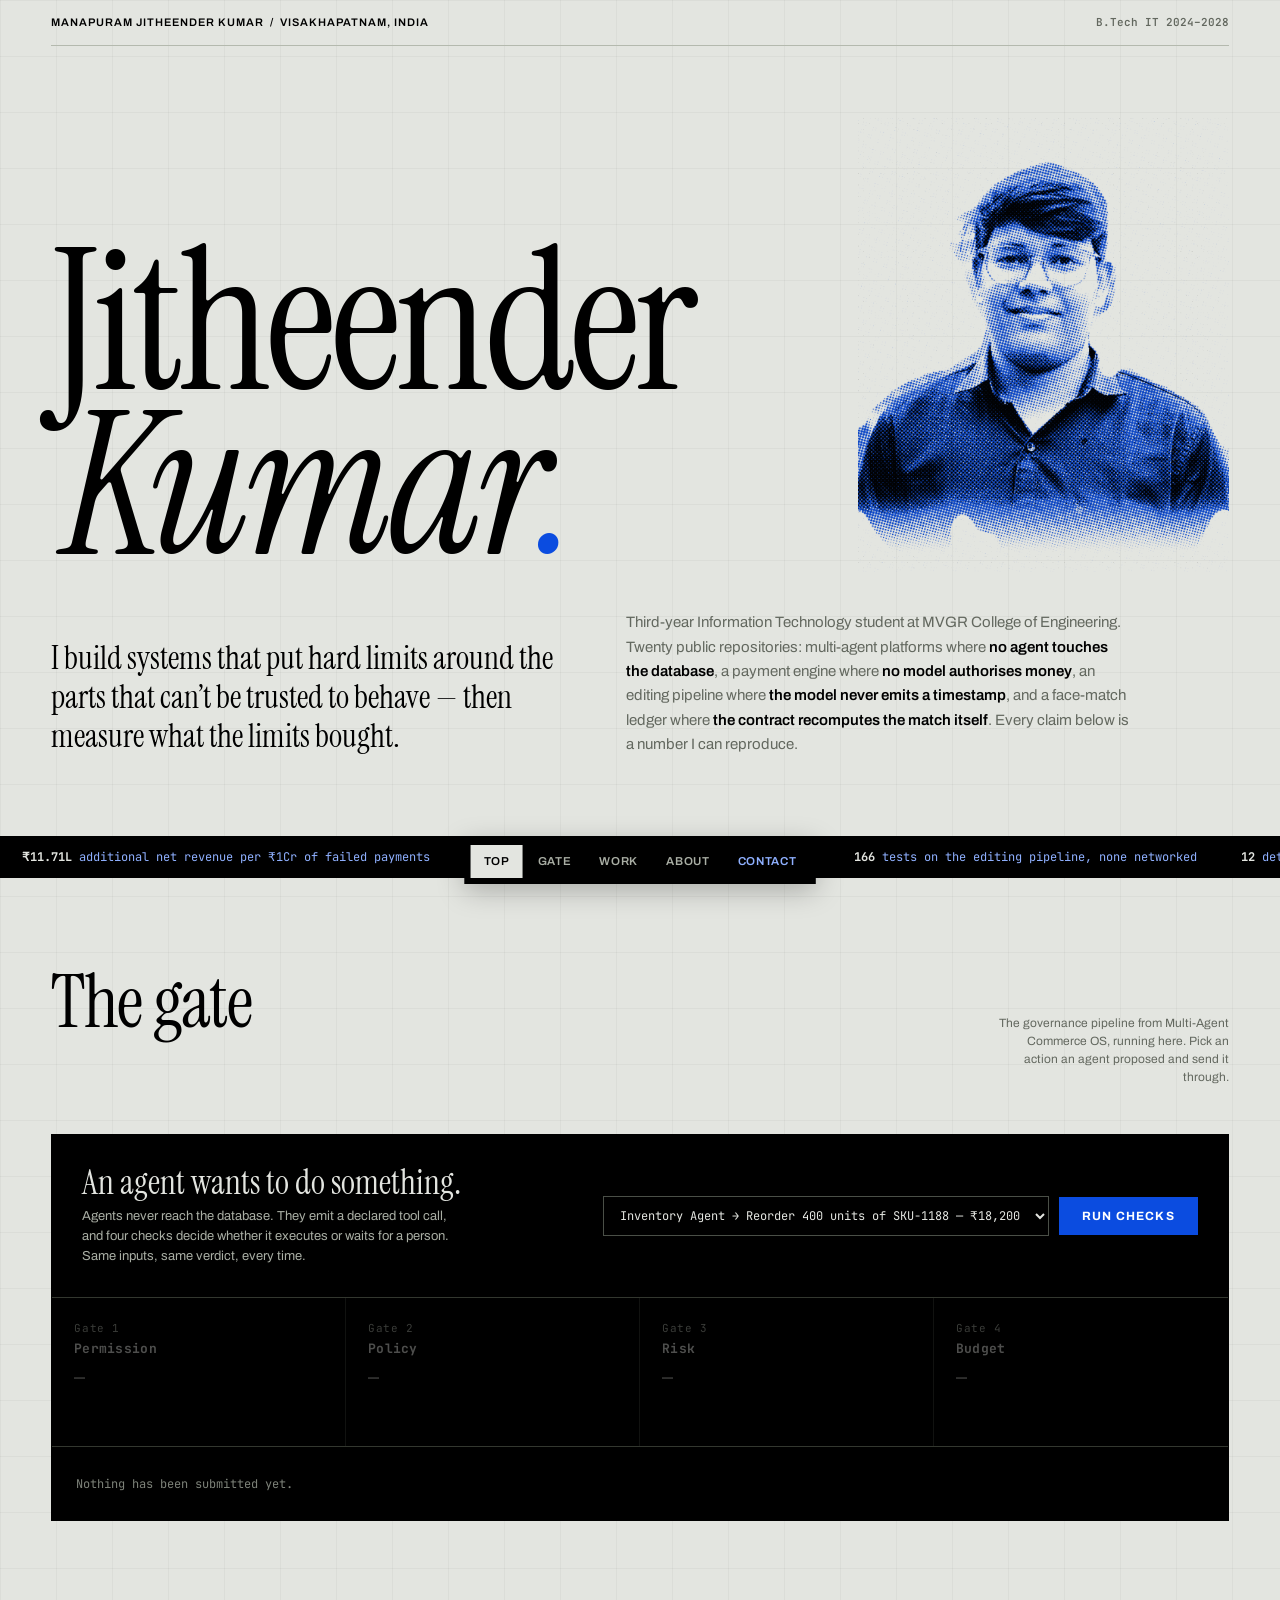
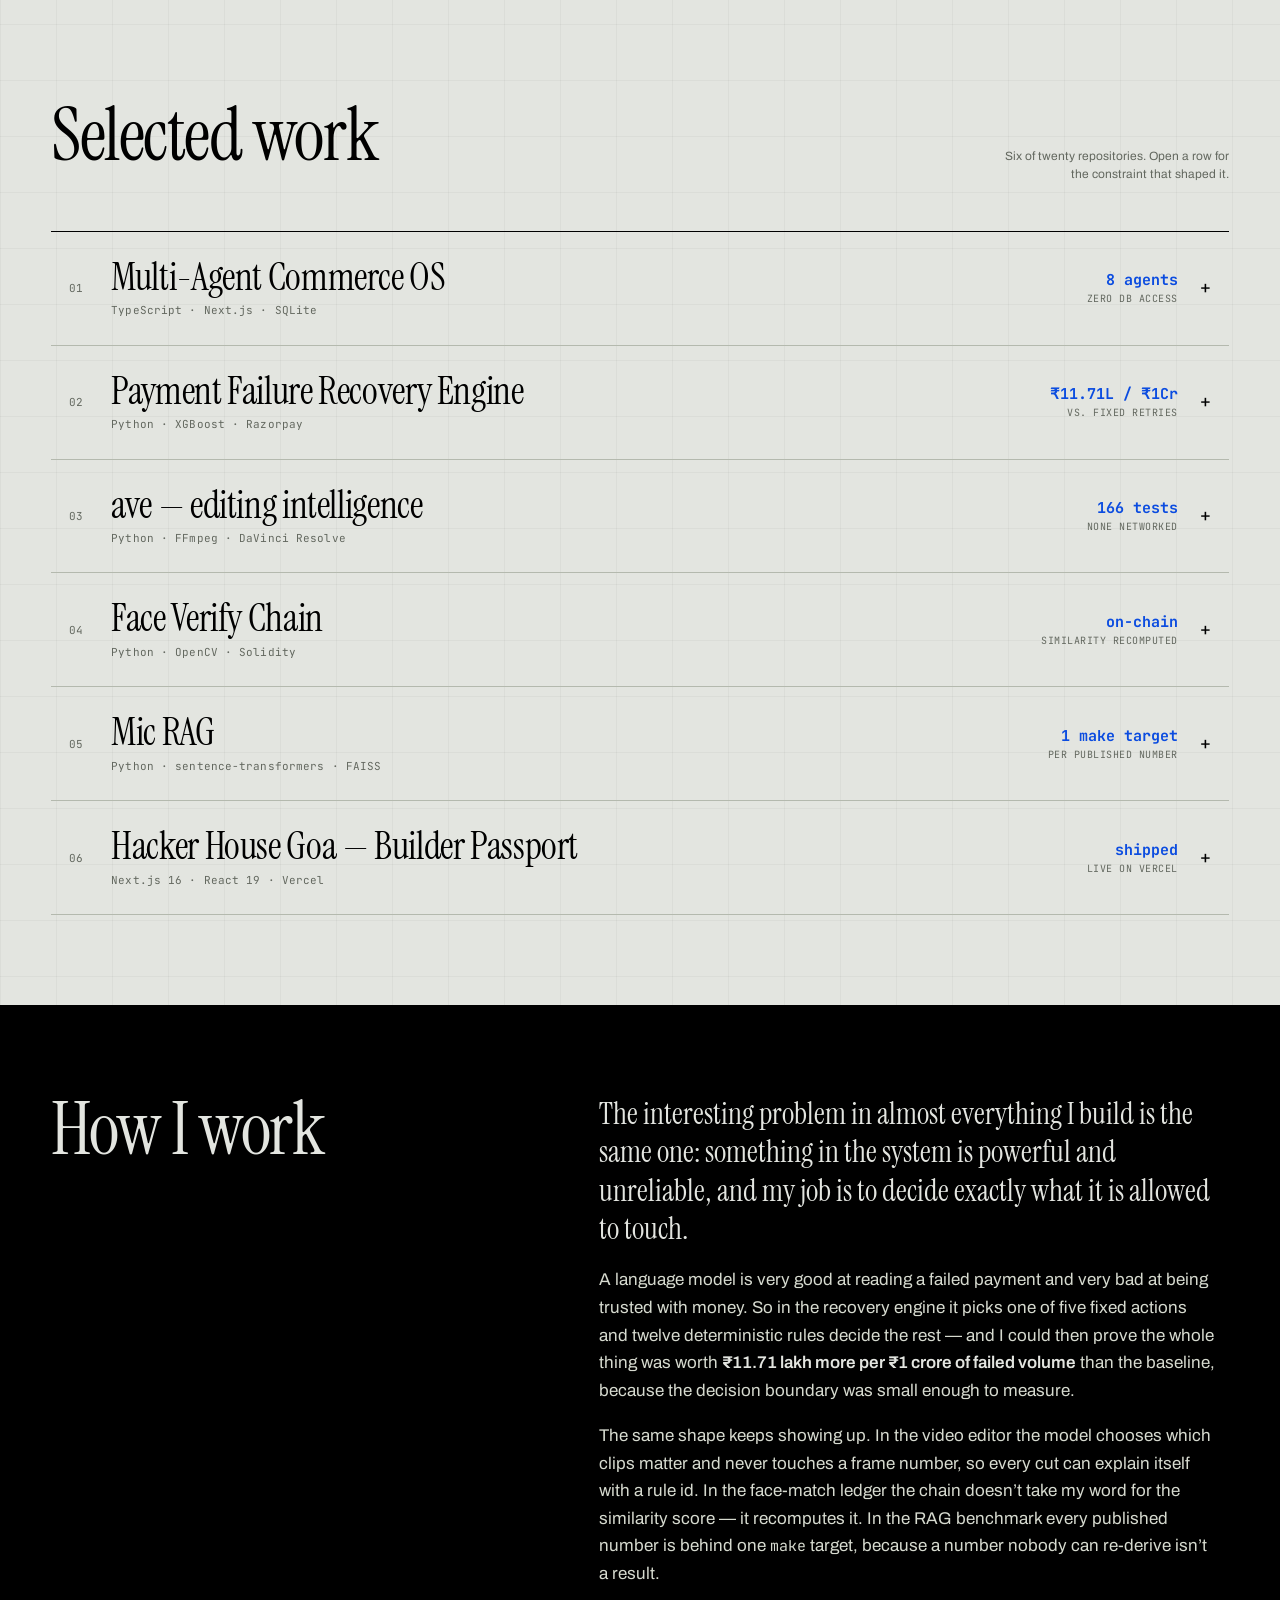
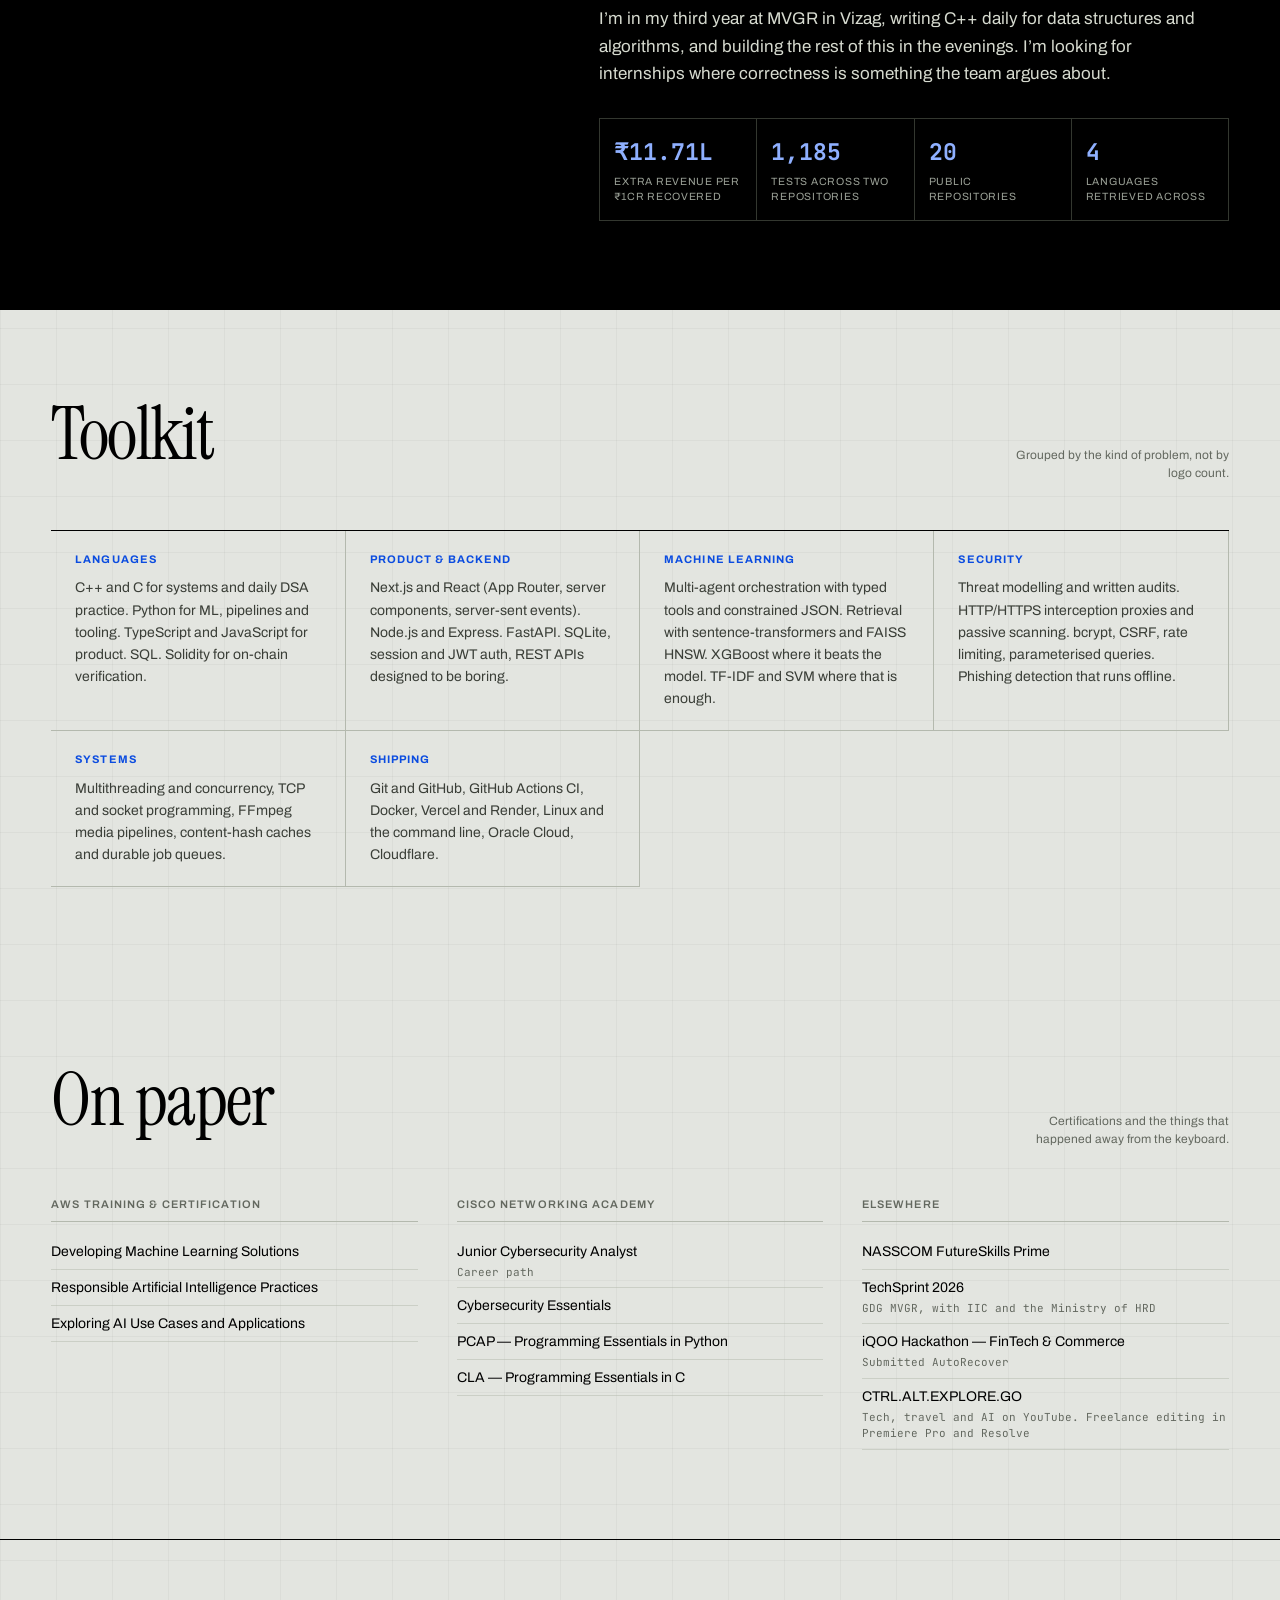
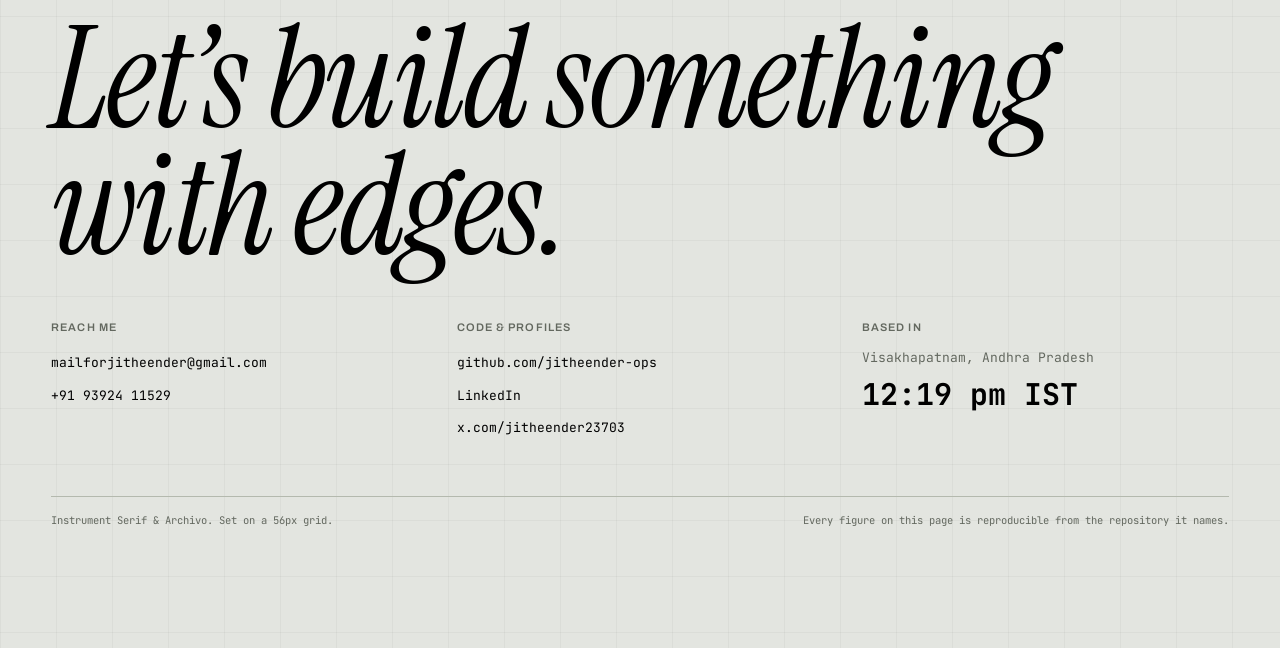
==== commit 28a48804: "Replace portfolio with riso-print redesign New single-page site built around the through-line in the" ====
--- a/index.html
+++ b/index.html
@@ -1,282 +1,884 @@
-<!DOCTYPE html>
-<html lang="en" class="scroll-smooth">
+<!doctype html>
+<html lang="en">
 <head>
-    <meta charset="UTF-8">
-    <meta name="viewport" content="width=device-width, initial-scale=1.0">
-    <title>Jitheender | Full-Stack AI Engineer</title>
-    <script src="https://cdn.tailwindcss.com"></script>
-    <link href="https://fonts.googleapis.com/css2?family=Inter:wght@300;400;600;800&family=Space+Mono:ital,wght@0,400;0,700;1,400&display=swap" rel="stylesheet">
-    <style>
-        body {
-            font-family: 'Inter', sans-serif;
-            background-color: #050505;
-            color: #f3f4f6;
-        }
-        .font-mono {
-            font-family: 'Space Mono', monospace;
-        }
-        /* Custom Animations */
-        .fade-in-up {
-            animation: fadeInUp 1s ease-out forwards;
-            opacity: 0;
-            transform: translateY(30px);
-        }
-        .delay-100 { animation-delay: 100ms; }
-        .delay-200 { animation-delay: 200ms; }
-
-        @keyframes fadeInUp {
-            to {
-                opacity: 1;
-                transform: translateY(0);
-            }
-        }
-        
-        .project-card {
-            transition: all 0.4s ease;
-        }
-        .project-card:hover {
-            transform: translateY(-8px);
-            box-shadow: 0 20px 40px -10px rgba(0,0,0,0.5);
-        }
-        
-        /* Neon Glow effect for AI theme */
-        .glow-text {
-            text-shadow: 0 0 20px rgba(168, 85, 247, 0.4);
-        }
-    </style>
+<meta charset="utf-8">
+<meta name="viewport" content="width=device-width, initial-scale=1, viewport-fit=cover">
+<meta name="description" content="Manapuram Jitheender Kumar — B.Tech IT student building systems with hard guardrails around the parts that can't be trusted: multi-agent platforms, payment decision engines, on-chain verification.">
+<meta property="og:title" content="Jitheender Kumar">
+<meta property="og:description" content="I build systems that put hard limits around the parts that can't be trusted to behave — then measure what the limits bought.">
+<meta property="og:type" content="website">
+<title>Jitheender Kumar</title>
+<link rel="preconnect" href="https://fonts.googleapis.com">
+<link rel="preconnect" href="https://fonts.gstatic.com" crossorigin>
+<link rel="stylesheet" href="https://fonts.googleapis.com/css2?family=Archivo:wght@400;500;600;700&family=Instrument+Serif:ital@0;1&family=JetBrains+Mono:wght@400;700&display=swap">
+
+<style>
+:root{
+  --paper:#E3E5E0;
+  --paper-2:#D7DAD3;
+  --ink:#000000;
+  --dim:#63685F;
+  --rule:#B4B9AE;
+  --blue:#0B4CE0;
+  --blue-ink:#0937A8;
+  --hold:#B4402A;
+  --serif:"Instrument Serif",Georgia,"Times New Roman",serif;
+  --sans:"Archivo","Helvetica Neue",Helvetica,Arial,sans-serif;
+  --mono:"JetBrains Mono",ui-monospace,SFMono-Regular,Menlo,monospace;
+  --gut:clamp(16px,4vw,56px);
+  color-scheme:light;
+}
+
+*{box-sizing:border-box}
+body{
+  margin:0;
+  background:var(--paper);
+  color:var(--ink);
+  font-family:var(--sans);
+  font-size:16px;
+  line-height:1.5;
+  -webkit-font-smoothing:antialiased;
+  background-image:
+    linear-gradient(to right,rgba(0,0,0,.035) 1px,transparent 1px),
+    linear-gradient(to bottom,rgba(0,0,0,.035) 1px,transparent 1px);
+  background-size:56px 56px;
+}
+::selection{background:var(--blue);color:var(--paper)}
+a{color:inherit}
+:focus-visible{outline:2.5px solid var(--blue);outline-offset:3px}
+@media (prefers-reduced-motion:reduce){
+  *,*::before,*::after{animation-duration:.001ms!important;animation-iteration-count:1!important;transition-duration:.001ms!important}
+}
+
+.wrap{max-width:1360px;margin:0 auto;padding-inline:var(--gut)}
+.rule{border:0;border-top:1px solid var(--rule);margin:0}
+
+/* ── top bar ───────────────────────────────────────────── */
+.topbar{
+  display:flex;justify-content:space-between;align-items:center;gap:16px;
+  padding-block:14px;border-bottom:1px solid var(--rule);
+  font-size:11px;letter-spacing:.09em;text-transform:uppercase;font-weight:600;
+}
+.topbar span:last-child{font-family:var(--mono);letter-spacing:0;text-transform:none;font-size:11px;color:var(--dim)}
+
+/* ── hero ──────────────────────────────────────────────── */
+.hero{padding-top:clamp(28px,6vw,72px);padding-bottom:clamp(20px,3vw,32px)}
+.hero h1{
+  font-family:var(--serif);font-weight:400;
+  font-size:clamp(3.2rem,15.5vw,13.5rem);
+  line-height:.82;letter-spacing:-.025em;margin:0;
+  text-wrap:balance;
+}
+.hero h1 .given{display:block}
+.hero h1 .family{display:block;font-style:italic;margin-left:.06em}
+.hero h1 .dot{color:var(--blue)}
+
+.hero-top{display:grid;grid-template-columns:minmax(0,1fr) auto;align-items:end}
+.hero-top h1{position:relative;z-index:1;margin-right:-8%}
+.portrait{
+  position:relative;z-index:2;justify-self:end;align-self:end;
+  width:clamp(210px,29vw,420px);height:auto;
+  margin-bottom:-1.5%;
+  mix-blend-mode:multiply;
+  pointer-events:none;user-select:none;
+}
+
+.thesis{
+  display:grid;grid-template-columns:minmax(0,1fr) minmax(0,1.15fr);
+  gap:clamp(20px,4vw,64px);align-items:end;
+  margin-top:clamp(24px,4vw,44px);
+}
+.thesis p{margin:0;max-width:60ch}
+.thesis .lede{
+  font-family:var(--serif);font-size:clamp(1.3rem,2.6vw,2rem);line-height:1.22;
+}
+.thesis .sub{font-size:15px;color:var(--dim);line-height:1.62;max-width:56ch}
+.thesis .sub strong{color:var(--ink);font-weight:600}
+
+/* ── ticker ────────────────────────────────────────────── */
+.ticker{
+  margin-top:clamp(26px,4vw,48px);
+  border-block:1px solid var(--ink);
+  background:var(--ink);color:var(--paper);
+  overflow:hidden;position:relative;
+}
+.ticker-track{display:flex;width:max-content;animation:slide 46s linear infinite}
+.ticker:hover .ticker-track,.ticker:focus-within .ticker-track{animation-play-state:paused}
+@keyframes slide{from{transform:translateX(0)}to{transform:translateX(-50%)}}
+.ticker-set{display:flex;align-items:center;flex:none}
+.ticker-set b{
+  font-family:var(--mono);font-size:12px;font-weight:700;
+  padding:11px 22px;white-space:nowrap;display:block;
+}
+.ticker-set b em{font-style:normal;color:#8FB0FF;font-weight:400}
+
+/* ── section heads ─────────────────────────────────────── */
+.sec{padding-block:clamp(48px,7vw,104px)}
+.sec-head{display:flex;align-items:baseline;justify-content:space-between;gap:20px;flex-wrap:wrap;margin-bottom:clamp(20px,3vw,36px)}
+.sec-head h2{
+  font-family:var(--serif);font-weight:400;
+  font-size:clamp(2.1rem,6vw,4.6rem);line-height:.95;letter-spacing:-.02em;margin:0;
+}
+.sec-head .note{font-size:12px;color:var(--dim);max-width:34ch;text-align:right;line-height:1.5}
+
+/* ── gate ──────────────────────────────────────────────── */
+.gate{background:var(--ink);color:var(--paper);border:1px solid var(--ink)}
+.gate-top{padding:clamp(18px,3vw,30px);display:grid;grid-template-columns:minmax(0,1fr) auto;gap:18px;align-items:center}
+.gate-top h3{font-family:var(--serif);font-weight:400;font-size:clamp(1.4rem,3vw,2.1rem);margin:0;line-height:1.05}
+.gate-top p{margin:6px 0 0;font-size:13px;color:#A9AEA4;max-width:54ch;line-height:1.55}
+
+.gate-controls{display:flex;gap:10px;flex-wrap:wrap;align-items:center}
+.gate select{
+  font-family:var(--mono);font-size:12px;
+  background:transparent;color:var(--paper);border:1px solid #4A4F47;
+  padding:10px 12px;border-radius:0;max-width:100%;
+}
+.gate select option{background:#111;color:#eee}
+.run{
+  font-family:var(--sans);font-weight:700;font-size:12px;letter-spacing:.1em;text-transform:uppercase;
+  background:var(--blue);color:#fff;border:1px solid var(--blue);
+  padding:11px 22px;cursor:pointer;border-radius:0;
+  transition:background .15s ease;
+}
+.run:hover{background:#0A3FBB}
+.run[disabled]{opacity:.45;cursor:wait}
+
+.gates{display:grid;grid-template-columns:repeat(4,minmax(0,1fr));border-top:1px solid #33372F}
+.g{
+  border-right:1px solid #33372F;padding:clamp(14px,2vw,22px);
+  min-height:132px;display:flex;flex-direction:column;justify-content:space-between;gap:10px;
+  opacity:.34;transition:opacity .25s ease,background .25s ease;
+}
+.g:last-child{border-right:0}
+.g.on{opacity:1}
+.g.pass{background:rgba(11,76,224,.16)}
+.g.hold{background:rgba(180,64,42,.2)}
+.g-name{font-family:var(--mono);font-size:11px;letter-spacing:.06em;color:#A9AEA4}
+.g-name b{display:block;color:var(--paper);font-size:13px;letter-spacing:.02em;margin-top:3px}
+.g-verdict{font-family:var(--sans);font-weight:700;font-size:11px;letter-spacing:.12em;text-transform:uppercase}
+.g.pass .g-verdict{color:#8FB0FF}
+.g.hold .g-verdict{color:#FF9C80}
+.g-why{font-family:var(--mono);font-size:10.5px;line-height:1.45;color:#B7BCB2;min-height:2.8em}
+
+.verdict{
+  border-top:1px solid #33372F;padding:clamp(16px,2.4vw,24px);
+  display:flex;align-items:center;gap:16px;flex-wrap:wrap;min-height:74px;
+}
+.stamp{
+  font-family:var(--sans);font-weight:700;font-size:clamp(14px,2.4vw,20px);
+  letter-spacing:.14em;text-transform:uppercase;
+  border:2.5px solid currentColor;padding:7px 16px;
+}
+.stamp.exec{color:#8FB0FF}
+.stamp.park{color:#FF9C80}
+.verdict p{margin:0;font-family:var(--mono);font-size:12px;color:#B7BCB2;line-height:1.5;max-width:62ch}
+.verdict .idle{font-family:var(--mono);font-size:12px;color:#7D8279}
+
+/* ── ledger ────────────────────────────────────────────── */
+.ledger{border-top:1px solid var(--ink)}
+.item{border-bottom:1px solid var(--rule)}
+.item > summary{
+  list-style:none;cursor:pointer;
+  display:grid;grid-template-columns:auto minmax(0,1fr) auto;
+  gap:clamp(12px,2.4vw,28px);align-items:center;
+  padding:clamp(16px,2.4vw,26px) clamp(10px,1.6vw,18px);
+  transition:background .16s ease,color .16s ease;
+}
+.item > summary::-webkit-details-marker{display:none}
+.item > summary:hover,.item > summary:focus-visible{background:var(--ink);color:var(--paper)}
+.item > summary:hover .i-stack,.item > summary:focus-visible .i-stack{color:#A9AEA4}
+.item > summary:hover .i-metric,.item > summary:focus-visible .i-metric{color:#8FB0FF}
+.i-idx{font-family:var(--mono);font-size:11px;color:var(--dim)}
+.item > summary:hover .i-idx{color:#A9AEA4}
+.i-name{font-family:var(--serif);font-size:clamp(1.25rem,3.2vw,2.35rem);line-height:1.05;letter-spacing:-.01em}
+.i-stack{font-family:var(--mono);font-size:11px;color:var(--dim);margin-top:5px;letter-spacing:.01em}
+.i-right{display:flex;align-items:center;gap:clamp(10px,2vw,22px)}
+.i-metric{
+  font-family:var(--mono);font-size:clamp(12px,1.6vw,15px);font-weight:700;
+  color:var(--blue);text-align:right;line-height:1.25;font-variant-numeric:tabular-nums;
+}
+.i-metric small{display:block;font-weight:400;font-size:10px;color:var(--dim);letter-spacing:.05em;text-transform:uppercase;margin-top:3px}
+.item > summary:hover .i-metric small{color:#A9AEA4}
+.i-open{font-family:var(--mono);font-size:18px;line-height:1;transition:transform .2s ease}
+.item[open] .i-open{transform:rotate(45deg)}
+
+.body{padding:0 clamp(10px,1.6vw,18px) clamp(26px,3.4vw,40px);display:grid;grid-template-columns:minmax(0,1.35fr) minmax(0,1fr);gap:clamp(20px,4vw,56px)}
+.body h4{font-size:11px;letter-spacing:.1em;text-transform:uppercase;color:var(--dim);margin:0 0 10px;font-weight:600}
+.body ul{margin:0;padding-left:1.05em}
+.body li{margin-bottom:9px;line-height:1.55;font-size:14.5px}
+.body li::marker{color:var(--blue)}
+.constraint{
+  border-left:2.5px solid var(--blue);padding:2px 0 2px 16px;margin:0 0 20px;
+  font-family:var(--serif);font-size:clamp(1.05rem,2vw,1.35rem);line-height:1.34;
+}
+.spec{width:100%;border-collapse:collapse;font-size:13px}
+.spec th,.spec td{text-align:left;padding:8px 0;border-bottom:1px solid var(--rule);vertical-align:top}
+.spec th{font-weight:600;color:var(--dim);font-size:11px;letter-spacing:.07em;text-transform:uppercase;width:38%;padding-right:14px}
+.spec td{font-family:var(--mono);font-size:12px;line-height:1.5;font-variant-numeric:tabular-nums}
+.repo{display:inline-block;margin-top:16px;font-family:var(--mono);font-size:12px;color:var(--blue);text-decoration:none;border-bottom:1px solid var(--blue);padding-bottom:2px}
+.repo:hover{background:var(--blue);color:#fff;border-color:var(--blue)}
+
+/* ── about ─────────────────────────────────────────────── */
+.about{background:var(--ink);color:var(--paper)}
+.about .wrap{padding-block:clamp(48px,7vw,104px)}
+.about-grid{display:grid;grid-template-columns:minmax(0,1fr) minmax(0,1.3fr);gap:clamp(24px,5vw,72px)}
+.about h2{font-family:var(--serif);font-weight:400;font-size:clamp(2.1rem,6vw,4.6rem);line-height:.95;margin:0;letter-spacing:-.02em}
+.about p{margin:0 0 18px;font-size:clamp(15px,1.7vw,17px);line-height:1.62;max-width:62ch;color:#D6DACF}
+.about p strong{color:var(--paper);font-weight:600}
+.about p:first-child{font-family:var(--serif);font-size:clamp(1.25rem,2.5vw,1.85rem);line-height:1.3;color:var(--paper)}
+.facts{display:grid;grid-template-columns:repeat(2,minmax(0,1fr));gap:1px;background:#33372F;border:1px solid #33372F;margin-top:30px}
+@media (min-width:1100px){.facts{grid-template-columns:repeat(4,minmax(0,1fr))}}
+.fact{background:var(--ink);padding:16px 14px}
+.fact b{display:block;font-family:var(--mono);font-size:clamp(17px,2.4vw,23px);font-weight:700;color:#8FB0FF;font-variant-numeric:tabular-nums}
+.fact span{display:block;font-size:10.5px;letter-spacing:.07em;text-transform:uppercase;color:#9AA096;margin-top:6px;line-height:1.35}
+
+/* ── toolkit ───────────────────────────────────────────── */
+.kit{display:grid;grid-template-columns:repeat(auto-fit,minmax(min(100%,270px),1fr));gap:0;border-top:1px solid var(--ink)}
+.kit div{border-bottom:1px solid var(--rule);border-right:1px solid var(--rule);padding:20px clamp(14px,2vw,24px)}
+.kit h4{margin:0 0 10px;font-size:11px;letter-spacing:.1em;text-transform:uppercase;color:var(--blue);font-weight:700}
+.kit p{margin:0;font-size:14px;line-height:1.58;color:#3A3E37}
+
+/* ── credentials ───────────────────────────────────────── */
+.creds{display:grid;grid-template-columns:repeat(auto-fit,minmax(min(100%,280px),1fr));gap:clamp(20px,3vw,44px)}
+.creds section h4{margin:0 0 12px;font-size:11px;letter-spacing:.1em;text-transform:uppercase;color:var(--dim);font-weight:600;border-bottom:1px solid var(--rule);padding-bottom:8px}
+.creds ul{list-style:none;margin:0;padding:0}
+.creds li{font-size:14px;line-height:1.5;padding:7px 0;border-bottom:1px solid rgba(180,185,174,.5)}
+.creds li span{display:block;font-family:var(--mono);font-size:11px;color:var(--dim);margin-top:2px}
+
+/* ── footer ────────────────────────────────────────────── */
+.foot{border-top:1px solid var(--ink);padding-block:clamp(40px,6vw,80px) 120px}
+.foot-mark{
+  font-family:var(--serif);font-weight:400;font-style:italic;
+  font-size:clamp(2.4rem,11vw,9rem);line-height:.9;letter-spacing:-.02em;margin:0 0 clamp(26px,4vw,48px);
+}
+.foot-grid{display:grid;grid-template-columns:repeat(auto-fit,minmax(min(100%,220px),1fr));gap:clamp(18px,3vw,40px);align-items:start}
+.foot-grid h4{margin:0 0 12px;font-size:11px;letter-spacing:.1em;text-transform:uppercase;color:var(--dim);font-weight:600}
+.foot-grid a{display:block;font-family:var(--mono);font-size:13px;padding:6px 0;text-decoration:none;border-bottom:1px solid transparent;width:fit-content;max-width:100%;overflow-wrap:anywhere}
+.foot-grid a:hover{color:var(--blue);border-bottom-color:var(--blue)}
+.clock{font-family:var(--mono);font-size:13px;color:var(--dim);font-variant-numeric:tabular-nums}
+.clock b{color:var(--ink);font-size:clamp(20px,3vw,30px);font-weight:700;display:block;margin-top:4px}
+.colophon{margin-top:clamp(30px,4vw,52px);padding-top:16px;border-top:1px solid var(--rule);font-family:var(--mono);font-size:10.5px;color:var(--dim);display:flex;justify-content:space-between;gap:14px;flex-wrap:wrap}
+
+/* ── floating nav ──────────────────────────────────────── */
+.dock{
+  position:fixed;left:50%;transform:translateX(-50%);
+  bottom:0;margin-bottom:max(16px,env(safe-area-inset-bottom,0px));
+  z-index:50;display:flex;gap:2px;
+  background:var(--ink);padding:5px;border:1px solid var(--ink);
+  box-shadow:0 6px 28px rgba(0,0,0,.26);max-width:calc(100vw - 24px);
+}
+.dock a{
+  font-size:11.5px;font-weight:600;letter-spacing:.06em;text-transform:uppercase;
+  color:#A9AEA4;text-decoration:none;padding:8px 13px;white-space:nowrap;
+  transition:background .14s ease,color .14s ease;
+}
+.dock a:hover,.dock a.here{background:var(--paper);color:var(--ink)}
+.dock a.cta{color:#8FB0FF}
+.dock a.cta:hover{background:var(--blue);color:#fff}
+
+@media (max-width:900px){
+  .hero-top{grid-template-columns:minmax(0,1fr)}
+  .hero-top h1{margin-right:0}
+  .portrait{width:min(66%,310px);margin-top:-4%;margin-bottom:0}
+  .thesis,.about-grid,.body{grid-template-columns:minmax(0,1fr)}
+  .sec-head .note{text-align:left}
+  .gates{grid-template-columns:repeat(2,minmax(0,1fr))}
+  .g:nth-child(2n){border-right:0}
+  .g:nth-child(-n+2){border-bottom:1px solid #33372F}
+  .gate-top{grid-template-columns:minmax(0,1fr)}
+}
+@media (max-width:560px){
+  .item > summary{grid-template-columns:auto minmax(0,1fr);row-gap:10px}
+  .i-idx{grid-row:1}
+  .i-right{grid-column:1/-1;justify-content:space-between}
+  .i-metric{text-align:left}
+  .dock a{padding:8px 9px;font-size:10.5px}
+}
+</style>
+
 </head>
-<body class="antialiased selection:bg-purple-500 selection:text-white">
-
-    <!-- Navigation -->
-    <nav class="fixed w-full top-0 z-50 bg-[#050505]/80 backdrop-blur-md border-b border-white/10">
-        <div class="max-w-6xl mx-auto px-6 py-4 flex justify-between items-center">
-            <div class="font-mono text-sm tracking-widest uppercase font-bold text-white">Jitheender.Ops</div>
-            <div class="space-x-6 text-sm font-mono text-gray-400 hidden md:block">
-                <a href="#projects" class="hover:text-white transition-colors">/Work</a>
-                <a href="#contact" class="hover:text-white transition-colors">/Contact</a>
-            </div>
-            <a href="https://github.com/jitheender-ops" target="_blank" class="px-4 py-2 border border-white/20 rounded-full text-xs font-mono hover:bg-white hover:text-black transition-all">GitHub ↗</a>
-        </div>
-    </nav>
-
-    <!-- Hero Section -->
-    <section class="min-h-screen flex items-center justify-center pt-20 px-6 relative overflow-hidden">
-        <!-- Abstract gradient background -->
-        <div class="absolute top-1/2 left-1/2 -translate-x-1/2 -translate-y-1/2 w-[800px] h-[800px] bg-purple-900/20 rounded-full blur-[120px] -z-10 pointer-events-none"></div>
-        <div class="absolute top-1/3 left-1/4 w-[500px] h-[500px] bg-blue-900/20 rounded-full blur-[100px] -z-10 pointer-events-none"></div>
-
-        <div class="max-w-6xl mx-auto w-full">
-            <div class="fade-in-up">
-                <p class="font-mono text-purple-400 mb-6 tracking-widest text-sm uppercase">Full-Stack Engineer & Automation Specialist</p>
-                <h1 class="text-6xl md:text-8xl font-bold tracking-tighter leading-tight mb-8 glow-text">
-                    Building intelligent <br class="hidden md:block" />
-                    systems and <br class="hidden md:block" />
-                    <span class="text-transparent bg-clip-text bg-gradient-to-r from-purple-400 to-blue-500">autonomous agents.</span>
-                </h1>
-            </div>
-            <div class="fade-in-up delay-200 max-w-2xl">
-                <p class="text-xl text-gray-400 leading-relaxed mb-10">
-                    I design and develop complex operating layers, AI-driven applications, and scalable web platforms. Based in India, working globally.
-                </p>
-                <a href="#projects" class="inline-flex items-center px-8 py-4 bg-white text-black font-semibold rounded-full hover:bg-gray-200 transition-colors">
-                    View My Work
-                    <svg class="w-4 h-4 ml-2" fill="none" stroke="currentColor" viewBox="0 0 24 24"><path stroke-linecap="round" stroke-linejoin="round" stroke-width="2" d="M19 14l-7 7m0 0l-7-7m7 7V3"></path></svg>
-                </a>
-            </div>
-        </div>
+<body>
+<div class="wrap">
+  <div class="topbar">
+    <span>Manapuram Jitheender Kumar &nbsp;/&nbsp; Visakhapatnam, India</span>
+    <span id="yr">B.Tech IT 2024–2028</span>
+  </div>
+</div>
+
+<!-- ══ HERO ══ -->
+<header class="wrap hero" id="top">
+  <div class="hero-top">
+    <h1>
+      <span class="given">Jitheender</span>
+      <span class="family">Kumar<span class="dot">.</span></span>
+    </h1>
+    <img class="portrait" src="portrait.png" width="980" height="1200"
+         alt="Manapuram Jitheender Kumar, printed as a two-colour halftone.">
+  </div>
+
+  <div class="thesis">
+    <p class="lede">I build systems that put hard limits around the parts that can’t be trusted to behave — then measure what the limits bought.</p>
+    <p class="sub">Third-year Information Technology student at MVGR College of Engineering. Twenty public repositories: multi-agent platforms where <strong>no agent touches the database</strong>, a payment engine where <strong>no model authorises money</strong>, an editing pipeline where <strong>the model never emits a timestamp</strong>, and a face-match ledger where <strong>the contract recomputes the match itself</strong>. Every claim below is a number I can reproduce.</p>
+  </div>
+</header>
+
+<div class="ticker" aria-label="Measured results from selected projects">
+  <div class="ticker-track" id="tick"></div>
+</div>
+
+<!-- ══ GATE ══ -->
+<section class="wrap sec" id="gate">
+  <div class="sec-head">
+    <h2>The gate</h2>
+    <p class="note">The governance pipeline from Multi-Agent Commerce OS, running here. Pick an action an agent proposed and send it through.</p>
+  </div>
+
+  <div class="gate">
+    <div class="gate-top">
+      <div>
+        <h3>An agent wants to do something.</h3>
+        <p>Agents never reach the database. They emit a declared tool call, and four checks decide whether it executes or waits for a person. Same inputs, same verdict, every time.</p>
+      </div>
+      <div class="gate-controls">
+        <label for="action" class="sr-only" style="position:absolute;left:-9999px">Proposed action</label>
+        <select id="action"></select>
+        <button class="run" id="run" type="button">Run checks</button>
+      </div>
+    </div>
+
+    <div class="gates" id="gates"></div>
+
+    <div class="verdict" id="verdict">
+      <span class="idle">Nothing has been submitted yet.</span>
+    </div>
+  </div>
+</section>
+
+<!-- ══ WORK ══ -->
+<section class="wrap sec" id="work">
+  <div class="sec-head">
+    <h2>Selected work</h2>
+    <p class="note">Six of twenty repositories. Open a row for the constraint that shaped it.</p>
+  </div>
+  <div class="ledger" id="ledger"></div>
+</section>
+
+<!-- ══ ABOUT ══ -->
+<section class="about" id="about">
+  <div class="wrap">
+    <div class="about-grid">
+      <h2>How I work</h2>
+      <div>
+        <p>The interesting problem in almost everything I build is the same one: something in the system is powerful and unreliable, and my job is to decide exactly what it is allowed to touch.</p>
+        <p>A language model is very good at reading a failed payment and very bad at being trusted with money. So in the recovery engine it picks one of five fixed actions and twelve deterministic rules decide the rest — and I could then prove the whole thing was worth <strong>₹11.71 lakh more per ₹1 crore of failed volume</strong> than the baseline, because the decision boundary was small enough to measure.</p>
+        <p>The same shape keeps showing up. In the video editor the model chooses which clips matter and never touches a frame number, so every cut can explain itself with a rule id. In the face-match ledger the chain doesn’t take my word for the similarity score — it recomputes it. In the RAG benchmark every published number is behind one <code style="font-family:var(--mono);font-size:.88em">make</code> target, because a number nobody can re-derive isn’t a result.</p>
+        <p>I’m in my third year at MVGR in Vizag, writing C++ daily for data structures and algorithms, and building the rest of this in the evenings. I’m looking for internships where correctness is something the team argues about.</p>
+        <div class="facts" id="facts"></div>
+      </div>
+    </div>
+  </div>
+</section>
+
+<!-- ══ TOOLKIT ══ -->
+<section class="wrap sec" id="toolkit">
+  <div class="sec-head">
+    <h2>Toolkit</h2>
+    <p class="note">Grouped by the kind of problem, not by logo count.</p>
+  </div>
+  <div class="kit">
+    <div>
+      <h4>Languages</h4>
+      <p>C++ and C for systems and daily DSA practice. Python for ML, pipelines and tooling. TypeScript and JavaScript for product. SQL. Solidity for on-chain verification.</p>
+    </div>
+    <div>
+      <h4>Product &amp; backend</h4>
+      <p>Next.js and React (App Router, server components, server-sent events). Node.js and Express. FastAPI. SQLite, session and JWT auth, REST APIs designed to be boring.</p>
+    </div>
+    <div>
+      <h4>Machine learning</h4>
+      <p>Multi-agent orchestration with typed tools and constrained JSON. Retrieval with sentence-transformers and FAISS HNSW. XGBoost where it beats the model. TF-IDF and SVM where that is enough.</p>
+    </div>
+    <div>
+      <h4>Security</h4>
+      <p>Threat modelling and written audits. HTTP/HTTPS interception proxies and passive scanning. bcrypt, CSRF, rate limiting, parameterised queries. Phishing detection that runs offline.</p>
+    </div>
+    <div>
+      <h4>Systems</h4>
+      <p>Multithreading and concurrency, TCP and socket programming, FFmpeg media pipelines, content-hash caches and durable job queues.</p>
+    </div>
+    <div>
+      <h4>Shipping</h4>
+      <p>Git and GitHub, GitHub Actions CI, Docker, Vercel and Render, Linux and the command line, Oracle Cloud, Cloudflare.</p>
+    </div>
+  </div>
+</section>
+
+<!-- ══ CREDENTIALS ══ -->
+<section class="wrap sec" id="credentials">
+  <div class="sec-head">
+    <h2>On paper</h2>
+    <p class="note">Certifications and the things that happened away from the keyboard.</p>
+  </div>
+  <div class="creds">
+    <section>
+      <h4>AWS Training &amp; Certification</h4>
+      <ul>
+        <li>Developing Machine Learning Solutions</li>
+        <li>Responsible Artificial Intelligence Practices</li>
+        <li>Exploring AI Use Cases and Applications</li>
+      </ul>
     </section>
-
-    <!-- Projects Section -->
-    <section id="projects" class="py-32 px-6 border-t border-white/5 bg-[#0a0a0a]">
-        <div class="max-w-6xl mx-auto">
-            <div class="flex justify-between items-end mb-16">
-                <h2 class="font-mono text-xs tracking-widest uppercase text-gray-500">Selected Works (2023-Present)</h2>
-                <span class="text-xs text-gray-600 font-mono">Click cards to view code ↗</span>
-            </div>
-            
-            <div class="grid grid-cols-1 md:grid-cols-2 gap-8">
-                
-                <!-- Project 1: Payment Recovery Engine (Highlight) -->
-                <a href="https://github.com/jitheender-ops/payment-recovery-engine" target="_blank" class="block project-card bg-[#111111] border border-white/10 rounded-2xl overflow-hidden group">
-                    <div class="h-64 overflow-hidden relative">
-                        <div class="absolute inset-0 bg-black/40 group-hover:bg-black/10 transition-colors z-10"></div>
-                        <img src="https://images.unsplash.com/photo-1551288049-bebda4e38f71?auto=format&fit=crop&q=80&w=1000" alt="Payment Engine" class="w-full h-full object-cover transform group-hover:scale-105 transition-transform duration-700">
-                    </div>
-                    <div class="p-8">
-                        <div class="flex justify-between items-start mb-4">
-                            <h3 class="text-2xl font-bold group-hover:text-yellow-400 transition-colors flex items-center">
-                                Payment Recovery Engine
-                                <svg class="w-5 h-5 ml-2 opacity-0 -translate-x-4 group-hover:opacity-100 group-hover:translate-x-0 transition-all duration-300" fill="none" stroke="currentColor" viewBox="0 0 24 24"><path stroke-linecap="round" stroke-linejoin="round" stroke-width="2" d="M14 5l7 7m0 0l-7 7m7-7H3"></path></svg>
-                            </h3>
-                            <span class="font-mono text-xs px-3 py-1 bg-white/10 rounded-full">Python</span>
-                        </div>
-                        <p class="text-gray-400 leading-relaxed mb-6">
-                            A hardcore, highly robust, fault-tolerant backend system engineered to handle complex transaction failures, ensuring data consistency and revenue retrieval in high-volume environments.
-                        </p>
-                        <div class="flex gap-2 flex-wrap">
-                            <span class="text-xs text-gray-500 font-mono border border-white/5 px-2 py-1 rounded">Backend Architecture</span>
-                            <span class="text-xs text-gray-500 font-mono border border-white/5 px-2 py-1 rounded">FinTech</span>
-                        </div>
-                    </div>
-                </a>
-
-                <!-- Project 2 -->
-                <a href="https://github.com/jitheender-ops/commerce-os" target="_blank" class="block project-card bg-[#111111] border border-white/10 rounded-2xl overflow-hidden group">
-                    <div class="h-64 overflow-hidden relative">
-                        <div class="absolute inset-0 bg-black/40 group-hover:bg-black/10 transition-colors z-10"></div>
-                        <img src="https://images.unsplash.com/photo-1618005182384-a83a8bd57fbe?auto=format&fit=crop&q=80&w=1000" alt="Commerce OS" class="w-full h-full object-cover transform group-hover:scale-105 transition-transform duration-700">
-                    </div>
-                    <div class="p-8">
-                        <div class="flex justify-between items-start mb-4">
-                            <h3 class="text-2xl font-bold group-hover:text-purple-400 transition-colors flex items-center">
-                                Commerce-OS
-                                <svg class="w-5 h-5 ml-2 opacity-0 -translate-x-4 group-hover:opacity-100 group-hover:translate-x-0 transition-all duration-300" fill="none" stroke="currentColor" viewBox="0 0 24 24"><path stroke-linecap="round" stroke-linejoin="round" stroke-width="2" d="M14 5l7 7m0 0l-7 7m7-7H3"></path></svg>
-                            </h3>
-                            <span class="font-mono text-xs px-3 py-1 bg-white/10 rounded-full">TypeScript</span>
-                        </div>
-                        <p class="text-gray-400 leading-relaxed mb-6">
-                            An operating layer where seven specialized AI agents run an online business under a deterministic governance pipeline. Zero-cost and runs offline.
-                        </p>
-                        <div class="flex gap-2 flex-wrap">
-                            <span class="text-xs text-gray-500 font-mono border border-white/5 px-2 py-1 rounded">Multi-Agent Systems</span>
-                            <span class="text-xs text-gray-500 font-mono border border-white/5 px-2 py-1 rounded">Architecture</span>
-                        </div>
-                    </div>
-                </a>
-
-                <!-- Project 3 -->
-                <a href="https://github.com/jitheender-ops/ai-editing-claud" target="_blank" class="block project-card bg-[#111111] border border-white/10 rounded-2xl overflow-hidden group">
-                    <div class="h-64 overflow-hidden relative">
-                        <div class="absolute inset-0 bg-black/40 group-hover:bg-black/10 transition-colors z-10"></div>
-                        <img src="https://images.unsplash.com/photo-1574717024653-61fd2cf4d44d?auto=format&fit=crop&q=80&w=1000" alt="AI Editing" class="w-full h-full object-cover transform group-hover:scale-105 transition-transform duration-700">
-                    </div>
-                    <div class="p-8">
-                        <div class="flex justify-between items-start mb-4">
-                            <h3 class="text-2xl font-bold group-hover:text-blue-400 transition-colors flex items-center">
-                                AI-Editing-Claud
-                                <svg class="w-5 h-5 ml-2 opacity-0 -translate-x-4 group-hover:opacity-100 group-hover:translate-x-0 transition-all duration-300" fill="none" stroke="currentColor" viewBox="0 0 24 24"><path stroke-linecap="round" stroke-linejoin="round" stroke-width="2" d="M14 5l7 7m0 0l-7 7m7-7H3"></path></svg>
-                            </h3>
-                            <span class="font-mono text-xs px-3 py-1 bg-white/10 rounded-full">Python</span>
-                        </div>
-                        <p class="text-gray-400 leading-relaxed mb-6">
-                            An AI editing intelligence system that measures a reference video's specific editing style, autonomously applies it to raw footage, and builds timelines.
-                        </p>
-                        <div class="flex gap-2 flex-wrap">
-                            <span class="text-xs text-gray-500 font-mono border border-white/5 px-2 py-1 rounded">Machine Learning</span>
-                            <span class="text-xs text-gray-500 font-mono border border-white/5 px-2 py-1 rounded">DaVinci Resolve</span>
-                        </div>
-                    </div>
-                </a>
-
-                <!-- Project 4 -->
-                <a href="https://github.com/jitheender-ops/cloud" target="_blank" class="block project-card bg-[#111111] border border-white/10 rounded-2xl overflow-hidden group">
-                    <div class="h-64 overflow-hidden relative">
-                        <div class="absolute inset-0 bg-black/40 group-hover:bg-black/10 transition-colors z-10"></div>
-                        <img src="https://images.unsplash.com/photo-1451187580459-43490279c0fa?auto=format&fit=crop&q=80&w=1000" alt="Cloud Network" class="w-full h-full object-cover transform group-hover:scale-105 transition-transform duration-700">
-                    </div>
-                    <div class="p-8">
-                        <div class="flex justify-between items-start mb-4">
-                            <h3 class="text-2xl font-bold group-hover:text-green-400 transition-colors flex items-center">
-                                Cloud Triage AI
-                                <svg class="w-5 h-5 ml-2 opacity-0 -translate-x-4 group-hover:opacity-100 group-hover:translate-x-0 transition-all duration-300" fill="none" stroke="currentColor" viewBox="0 0 24 24"><path stroke-linecap="round" stroke-linejoin="round" stroke-width="2" d="M14 5l7 7m0 0l-7 7m7-7H3"></path></svg>
-                            </h3>
-                            <span class="font-mono text-xs px-3 py-1 bg-white/10 rounded-full">Python</span>
-                        </div>
-                        <p class="text-gray-400 leading-relaxed mb-6">
-                            An OpenEnv-compliant benchmark for AI agents handling real-world support triage. Agents process complex ticket queues by assigning priorities and routing.
-                        </p>
-                        <div class="flex gap-2 flex-wrap">
-                            <span class="text-xs text-gray-500 font-mono border border-white/5 px-2 py-1 rounded">LLM Validation</span>
-                            <span class="text-xs text-gray-500 font-mono border border-white/5 px-2 py-1 rounded">OpenAI API</span>
-                        </div>
-                    </div>
-                </a>
-
-                <!-- Project 5 -->
-                <a href="https://github.com/jitheender-ops/whatsapp-emergency-bot" target="_blank" class="block project-card bg-[#111111] border border-white/10 rounded-2xl overflow-hidden group">
-                    <div class="h-64 overflow-hidden relative">
-                        <div class="absolute inset-0 bg-black/40 group-hover:bg-black/10 transition-colors z-10"></div>
-                        <img src="https://images.unsplash.com/photo-1526374965328-7f61d4dc18c5?auto=format&fit=crop&q=80&w=1000" alt="Bot Code" class="w-full h-full object-cover transform group-hover:scale-105 transition-transform duration-700">
-                    </div>
-                    <div class="p-8">
-                        <div class="flex justify-between items-start mb-4">
-                            <h3 class="text-2xl font-bold group-hover:text-pink-400 transition-colors flex items-center">
-                                WhatsApp Bot & Automation
-                                <svg class="w-5 h-5 ml-2 opacity-0 -translate-x-4 group-hover:opacity-100 group-hover:translate-x-0 transition-all duration-300" fill="none" stroke="currentColor" viewBox="0 0 24 24"><path stroke-linecap="round" stroke-linejoin="round" stroke-width="2" d="M14 5l7 7m0 0l-7 7m7-7H3"></path></svg>
-                            </h3>
-                            <span class="font-mono text-xs px-3 py-1 bg-white/10 rounded-full">JavaScript</span>
-                        </div>
-                        <p class="text-gray-400 leading-relaxed mb-6">
-                            A highly responsive WhatsApp Emergency Bot parsing user intent and providing immediate, automated assistance alongside other security testing tools.
-                        </p>
-                        <div class="flex gap-2 flex-wrap">
-                            <span class="text-xs text-gray-500 font-mono border border-white/5 px-2 py-1 rounded">Automation</span>
-                            <span class="text-xs text-gray-500 font-mono border border-white/5 px-2 py-1 rounded">Bot Frameworks</span>
-                        </div>
-                    </div>
-                </a>
-
-                <!-- Project 6: Hacker House Goa -->
-                <a href="https://github.com/jitheender-ops/hacker-house-goa-builder-passport" target="_blank" class="block project-card bg-[#111111] border border-white/10 rounded-2xl overflow-hidden group">
-                    <div class="h-64 overflow-hidden relative">
-                        <div class="absolute inset-0 bg-black/40 group-hover:bg-black/10 transition-colors z-10"></div>
-                        <img src="https://images.unsplash.com/photo-1620712943543-bcc4688e7485?auto=format&fit=crop&q=80&w=1000" alt="Voice AI" class="w-full h-full object-cover transform group-hover:scale-105 transition-transform duration-700">
-                    </div>
-                    <div class="p-8">
-                        <div class="flex justify-between items-start mb-4">
-                            <h3 class="text-2xl font-bold group-hover:text-orange-400 transition-colors flex items-center">
-                                Voice RAG & ID Generator
-                                <svg class="w-5 h-5 ml-2 opacity-0 -translate-x-4 group-hover:opacity-100 group-hover:translate-x-0 transition-all duration-300" fill="none" stroke="currentColor" viewBox="0 0 24 24"><path stroke-linecap="round" stroke-linejoin="round" stroke-width="2" d="M14 5l7 7m0 0l-7 7m7-7H3"></path></svg>
-                            </h3>
-                            <span class="font-mono text-xs px-3 py-1 bg-white/10 rounded-full">TypeScript</span>
-                        </div>
-                        <p class="text-gray-400 leading-relaxed mb-6">
-                            Engineered the Hacker House Goa Builder Passport system. Features an advanced Voice-Enabled RAG model and an automated, on-the-fly ID Card Generator for event participants.
-                        </p>
-                        <div class="flex gap-2 flex-wrap">
-                            <span class="text-xs text-gray-500 font-mono border border-white/5 px-2 py-1 rounded">Voice AI</span>
-                            <span class="text-xs text-gray-500 font-mono border border-white/5 px-2 py-1 rounded">RAG Systems</span>
-                        </div>
-                    </div>
-                </a>
-            </div>
-        </div>
+    <section>
+      <h4>Cisco Networking Academy</h4>
+      <ul>
+        <li>Junior Cybersecurity Analyst<span>Career path</span></li>
+        <li>Cybersecurity Essentials</li>
+        <li>PCAP — Programming Essentials in Python</li>
+        <li>CLA — Programming Essentials in C</li>
+      </ul>
     </section>
-
-    <!-- Footer / Contact -->
-    <section id="contact" class="py-32 px-6 bg-[#050505]">
-        <div class="max-w-6xl mx-auto text-center">
-            <h2 class="text-4xl md:text-6xl font-bold mb-10 text-white">Let's build something <br />extraordinary.</h2>
-            <div class="flex flex-col sm:flex-row justify-center items-center gap-4">
-                <a href="mailto:mailforjitheender@gmail.com" class="inline-flex items-center px-8 py-4 bg-purple-600 text-white font-semibold text-sm hover:bg-purple-500 transition-colors rounded-full shadow-[0_0_20px_rgba(168,85,247,0.4)]">
-                    Email Me ↗
-                </a>
-                <a href="https://github.com/jitheender-ops" target="_blank" class="inline-flex items-center px-8 py-4 bg-white text-black font-semibold text-sm hover:bg-gray-200 transition-colors rounded-full shadow-[0_0_20px_rgba(255,255,255,0.2)]">
-                    Connect on GitHub ↗
-                </a>
-            </div>
-            <p class="mt-20 text-gray-600 font-mono text-xs">© 2026 Jitheender Kumar. Built for the modern web.</p>
-        </div>
+    <section>
+      <h4>Elsewhere</h4>
+      <ul>
+        <li>NASSCOM FutureSkills Prime</li>
+        <li>TechSprint 2026<span>GDG MVGR, with IIC and the Ministry of HRD</span></li>
+        <li>iQOO Hackathon — FinTech &amp; Commerce<span>Submitted AutoRecover</span></li>
+        <li>CTRL.ALT.EXPLORE.GO<span>Tech, travel and AI on YouTube. Freelance editing in Premiere Pro and Resolve</span></li>
+      </ul>
     </section>
-
-    <!-- Simple Scroll Reveal Script -->
-    <script>
-        const observer = new IntersectionObserver((entries) => {
-            entries.forEach(entry => {
-                if (entry.isIntersecting) {
-                    entry.target.style.opacity = 1;
-                    entry.target.style.transform = 'translateY(0)';
-                }
-            });
-        }, { threshold: 0.1 });
-
-        document.querySelectorAll('.project-card').forEach((el, index) => {
-            el.style.opacity = 0;
-            el.style.transform = 'translateY(30px)';
-            el.style.transition = 'all 0.6s ease-out';
-            el.style.transitionDelay = `${index * 100}ms`;
-            observer.observe(el);
+  </div>
+</section>
+
+<!-- ══ FOOT ══ -->
+<footer class="wrap foot" id="contact">
+  <p class="foot-mark">Let’s build something<br>with edges.</p>
+  <div class="foot-grid">
+    <div>
+      <h4>Reach me</h4>
+      <a href="mailto:mailforjitheender@gmail.com">mailforjitheender@gmail.com</a>
+      <a href="tel:+919392411529">+91 93924 11529</a>
+    </div>
+    <div>
+      <h4>Code &amp; profiles</h4>
+      <a href="https://github.com/jitheender-ops" target="_blank" rel="noopener">github.com/jitheender-ops</a>
+      <a href="https://www.linkedin.com/in/jitheender-manapuram-a299a83a8/" target="_blank" rel="noopener">LinkedIn</a>
+      <a href="https://x.com/jitheender23703" target="_blank" rel="noopener">x.com/jitheender23703</a>
+    </div>
+    <div>
+      <h4>Based in</h4>
+      <p class="clock">Visakhapatnam, Andhra Pradesh<b id="clock">—</b></p>
+    </div>
+  </div>
+  <div class="colophon">
+    <span>Instrument Serif &amp; Archivo. Set on a 56px grid.</span>
+    <span>Every figure on this page is reproducible from the repository it names.</span>
+  </div>
+</footer>
+
+<nav class="dock" aria-label="Sections">
+  <a href="#top">Top</a>
+  <a href="#gate">Gate</a>
+  <a href="#work">Work</a>
+  <a href="#about">About</a>
+  <a href="#contact" class="cta">Contact</a>
+</nav>
+
+<script>
+(function(){
+  "use strict";
+
+  /* ─── ticker ──────────────────────────────────────── */
+  var FACTS = [
+    ["₹11.71L", "additional net revenue per ₹1Cr of failed payments"],
+    ["1,019", "tests passing in CI on the recovery engine"],
+    ["166", "tests on the editing pipeline, none networked"],
+    ["12", "deterministic guardrail rules before any money moves"],
+    ["8", "specialised agents, zero database access"],
+    ["2,124", "seeded orders the agents reason over"],
+    ["15%", "fewer retry attempts than the fixed baseline"],
+    ["5,000 × 5", "scenarios × seeds behind that number"],
+    ["4", "languages in the retrieval benchmark"],
+    ["20", "public repositories"]
+  ];
+  var tick = document.getElementById("tick");
+  function tset(){
+    var d = document.createElement("div");
+    d.className = "ticker-set";
+    FACTS.forEach(function(f){
+      var b = document.createElement("b");
+      b.appendChild(document.createTextNode(f[0] + " "));
+      var em = document.createElement("em");
+      em.textContent = f[1];
+      b.appendChild(em);
+      d.appendChild(b);
+    });
+    return d;
+  }
+  tick.appendChild(tset());
+  tick.appendChild(tset().cloneNode(true));
+
+  /* ─── facts panel ─────────────────────────────────── */
+  var PANEL = [
+    ["₹11.71L", "Extra revenue per ₹1Cr recovered"],
+    ["1,185", "Tests across two repositories"],
+    ["20", "Public repositories"],
+    ["4", "Languages retrieved across"]
+  ];
+  var fw = document.getElementById("facts");
+  PANEL.forEach(function(p){
+    var d = document.createElement("div");
+    d.className = "fact";
+    var b = document.createElement("b"); b.textContent = p[0];
+    var s = document.createElement("span"); s.textContent = p[1];
+    d.appendChild(b); d.appendChild(s); fw.appendChild(d);
+  });
+
+  /* ─── the gate ────────────────────────────────────── */
+  var GATES = ["Permission", "Policy", "Risk", "Budget"];
+  var ACTIONS = [
+    {
+      label: "Reorder 400 units of SKU-1188 — ₹18,200",
+      agent: "Inventory Agent",
+      checks: [
+        ["PASS", "create_purchase_order is declared for this agent"],
+        ["PASS", "supplier on the approved list, lead time 6d"],
+        ["PASS", "stockout in 4d, confidence 0.91"],
+        ["PASS", "₹18,200 under the ₹25,000 ceiling"]
+      ],
+      out: ["exec", "Executed. Purchase order raised, written to the audit log, and the position re-measured after fulfilment."]
+    },
+    {
+      label: "Drop price 22% on the winter range",
+      agent: "Pricing Agent",
+      checks: [
+        ["PASS", "set_price is declared for this agent"],
+        ["HOLD", "22% exceeds the 15% autonomous discount limit"],
+        ["PASS", "margin stays positive at the proposed price"],
+        ["PASS", "no spend, no budget impact"]
+      ],
+      out: ["park", "Parked for human approval. One check failed, so nothing ran — the agent cannot retry its way past a policy limit."]
+    },
+    {
+      label: "Refund ₹1,499 to a disputed order",
+      agent: "Customer Agent",
+      checks: [
+        ["PASS", "issue_refund is declared for this agent"],
+        ["PASS", "within the 30-day refund window"],
+        ["HOLD", "dispute open — refunding now forfeits the case"],
+        ["PASS", "₹1,499 under the ₹2,000 ceiling"]
+      ],
+      out: ["park", "Parked for human approval. Risk froze it: the money is small, the consequence is not."]
+    },
+    {
+      label: "Email 12,000 customers about the outage",
+      agent: "CEO Agent",
+      checks: [
+        ["HOLD", "send_bulk_email is not declared for any agent"],
+        ["—", "not evaluated — the first gate already stopped it"],
+        ["—", "not evaluated"],
+        ["—", "not evaluated"]
+      ],
+      out: ["park", "Refused at the first gate. An undeclared tool has no path to execution at all, which is the point."]
+    }
+  ];
+
+  var sel = document.getElementById("action");
+  ACTIONS.forEach(function(a, i){
+    var o = document.createElement("option");
+    o.value = String(i);
+    o.textContent = a.agent + "  →  " + a.label;
+    sel.appendChild(o);
+  });
+
+  var gwrap = document.getElementById("gates");
+  var cells = GATES.map(function(name, i){
+    var g = document.createElement("div");
+    g.className = "g";
+    var n = document.createElement("div");
+    n.className = "g-name";
+    n.appendChild(document.createTextNode("Gate " + (i + 1)));
+    var b = document.createElement("b"); b.textContent = name;
+    n.appendChild(b);
+    var v = document.createElement("div"); v.className = "g-verdict"; v.textContent = "—";
+    var w = document.createElement("div"); w.className = "g-why";
+    g.appendChild(n); g.appendChild(v); g.appendChild(w);
+    gwrap.appendChild(g);
+    return { el: g, verdict: v, why: w };
+  });
+
+  var vwrap = document.getElementById("verdict");
+  var runBtn = document.getElementById("run");
+  var timers = [];
+  var reduced = window.matchMedia && window.matchMedia("(prefers-reduced-motion: reduce)").matches;
+
+  function reset(){
+    timers.forEach(clearTimeout); timers = [];
+    cells.forEach(function(c){
+      c.el.className = "g";
+      c.verdict.textContent = "—";
+      c.why.textContent = "";
+    });
+    vwrap.textContent = "";
+    var s = document.createElement("span");
+    s.className = "idle";
+    s.textContent = "Running…";
+    vwrap.appendChild(s);
+  }
+
+  function settle(a){
+    vwrap.textContent = "";
+    var stamp = document.createElement("span");
+    stamp.className = "stamp " + (a.out[0] === "exec" ? "exec" : "park");
+    stamp.textContent = a.out[0] === "exec" ? "Executed" : "Parked for human";
+    var p = document.createElement("p");
+    p.textContent = a.out[1];
+    vwrap.appendChild(stamp);
+    vwrap.appendChild(p);
+    runBtn.disabled = false;
+  }
+
+  function run(){
+    var a = ACTIONS[Number(sel.value)];
+    reset();
+    runBtn.disabled = true;
+    var step = reduced ? 0 : 420;
+
+    a.checks.forEach(function(chk, i){
+      timers.push(setTimeout(function(){
+        var c = cells[i];
+        var pass = chk[0] === "PASS";
+        var skipped = chk[0] === "—";
+        c.el.className = "g on" + (skipped ? "" : pass ? " pass" : " hold");
+        c.verdict.textContent = skipped ? "Not reached" : (pass ? "Pass" : "Hold");
+        c.why.textContent = chk[1];
+      }, step * i));
+    });
+
+    timers.push(setTimeout(function(){ settle(a); }, step * a.checks.length + (reduced ? 0 : 260)));
+  }
+
+  runBtn.addEventListener("click", run);
+  sel.addEventListener("change", function(){
+    timers.forEach(clearTimeout); timers = [];
+    cells.forEach(function(c){ c.el.className = "g"; c.verdict.textContent = "—"; c.why.textContent = ""; });
+    vwrap.textContent = "";
+    var s = document.createElement("span");
+    s.className = "idle";
+    s.textContent = "Ready. Press run checks.";
+    vwrap.appendChild(s);
+    runBtn.disabled = false;
+  });
+
+  /* ─── ledger ──────────────────────────────────────── */
+  var WORK = [
+    {
+      name: "Multi-Agent Commerce OS",
+      stack: "TypeScript · Next.js · SQLite",
+      metric: "8 agents",
+      metricLabel: "zero db access",
+      constraint: "Agents cannot touch the database. They can only call declared tools, and every call passes permission, policy, risk and budget before anything changes.",
+      points: [
+        "An operating layer for an online business: eight specialised agents observe events, investigate with typed tools, collaborate on findings, and act under a deterministic governance pipeline.",
+        "Low-risk actions execute on their own; anything above the configured limits parks for a human. Every run leaves an audit trail.",
+        "Ask it why sales dropped and five agents run: analytics decomposes revenue into traffic × conversion × AOV, isolates a mobile payment failure rate of 4.5% against 1.6% elsewhere, and the CEO agent ranks the findings. Nothing scripted — computed from 2,124 seeded orders."
+      ],
+      spec: [
+        ["Agents", "8, each with its own tool permissions"],
+        ["Governance", "permission → policy → risk → budget"],
+        ["Seeded data", "2,124 orders, self-seeding on first request"],
+        ["Runs offline", "no API key, no cloud account, no local model"]
+      ],
+      repo: "github.com/jitheender-ops/commerce-os"
+    },
+    {
+      name: "Payment Failure Recovery Engine",
+      stack: "Python · XGBoost · Razorpay",
+      metric: "₹11.71L / ₹1Cr",
+      metricLabel: "vs. fixed retries",
+      constraint: "No language model ever directly authorises money movement. It picks one of five fixed actions; twelve deterministic rules decide whether that action is allowed to run.",
+      points: [
+        "Decides whether, when, and on which rail to retry a failed Indian payment. Hard declines never reach the model at all.",
+        "Measured ₹11.71 lakh additional net revenue per ₹1 crore of failed volume against a fixed three-retry baseline — at 15% fewer attempts and zero false retries, over 5,000 scenarios across 5 seeds. XGBoost beat the LLM agent.",
+        "Sending the link is the easy half. The engine reads the reply too: a promise to pay puts the case to sleep until that date, an instalment plan becomes a chain of promises, a dispute freezes and escalates, and a Hinglish voice call gets a grounded answer or an honest “I don’t know”.",
+        "Where the customer authorises a UPI Autopay mandate the debit collects itself, inside RBI’s e-mandate rules — a 24-hour pre-debit notice enforced by the guardrail, and never offered above the ₹15,000 authentication-exempt ceiling, because an unattended debit is not lawful there."
+      ],
+      spec: [
+        ["Evaluation", "5,000 scenarios × 5 seeds, mean ± σ"],
+        ["Guardrails", "12 rules, all violations reported"],
+        ["Tests", "1,019 passing, CI on 3.11 and 3.13"],
+        ["Compliance", "RBI e-mandate, 24h notice, ₹15,000 ceiling"]
+      ],
+      repo: "github.com/jitheender-ops/payment-recovery-engine"
+    },
+    {
+      name: "ave — editing intelligence",
+      stack: "Python · FFmpeg · DaVinci Resolve",
+      metric: "166 tests",
+      metricLabel: "none networked",
+      constraint: "The model never sees a frame and never emits a timestamp. It gets transcript text and a media index, and returns selections and labels. Every cut point and zoom value is computed by deterministic Python.",
+      points: [
+        "Measures how a reference video is edited into an “Edit DNA”, applies that style to your own footage, and builds the result as a DaVinci Resolve timeline — revisable in plain English, with every version kept.",
+        "Writes FCPXML rather than driving Resolve’s scripting API, after establishing the API cannot add a transition at all: the word never appears in Blackmagic’s scripting documentation. The file format expresses strictly more, works on the free edition, and makes the pipeline a pure function you can unit-test without launching Resolve.",
+        "Cuts are transcript-aware: fillers are excised, no cut lands mid-word, and cuts near a sentence end are pulled onto it. Silence alone kept a fragment of an “um” as its own clip and truncated “dog” mid-word; the transcript fixes both.",
+        "Because nothing is sampled, every edit answers “why is this cut here?” with a rule id and its inputs."
+      ],
+      spec: [
+        ["Build artifact", "FCPXML, with an FCP7 XML fallback"],
+        ["Captions", "ffmpeg + libass, not Fusion"],
+        ["Tests", "166, none networked, none sleeping"],
+        ["Determinism", "LLM returns labels only"]
+      ],
+      repo: "github.com/jitheender-ops/ai-editing-claud"
+    },
+    {
+      name: "Face Verify Chain",
+      stack: "Python · OpenCV · Solidity",
+      metric: "on-chain",
+      metricLabel: "similarity recomputed",
+      constraint: "The chain does not take the match on trust. The contract holds the query embedding and a threshold, recomputes cosine similarity on submission, and reverts below it.",
+      points: [
+        "Face scan → reverse-image search across the web → a tamper-evident record, where the chain itself judges the face match.",
+        "SHA-256 custody hashes chain across the embedding, the raw search response and the match record; the root is anchored as Ethereum transaction calldata, so tampering with the face, the search, or the match all break verification.",
+        "Re-verification never trusts stored hashes — it re-derives the whole chain from raw evidence and checks it against the burn transaction and the contract.",
+        "Closes the oracle gap: nothing on-chain can bind an embedding to a live web post, so a final step re-downloads the post image, re-hashes and re-embeds it, and compares all three values against what the contract stored."
+      ],
+      spec: [
+        ["Detection", "YuNet + SFace, 128-d embedding, ~60ms warm"],
+        ["Search", "Google Lens via Serper, candidates re-embedded"],
+        ["Chain", "burn-tx calldata + FaceVerifier contract"],
+        ["Verified run", "similarity 0.8308, chain valid"]
+      ],
+      repo: "github.com/jitheender-ops/face-chain-verify"
+    },
+    {
+      name: "Mic RAG",
+      stack: "Python · sentence-transformers · FAISS",
+      metric: "1 make target",
+      metricLabel: "per published number",
+      constraint: "A number you can’t re-derive on demand is a number nobody believes. Every reported figure is regenerated by a single make target.",
+      points: [
+        "Multilingual retrieval over ai4bharat’s MS MARCO-XI in Hindi, Tamil, Bengali and English — chosen because its relevance labels are human, so the benchmark isn’t scoring a generator against itself.",
+        "Measured chunking strategies, calibrated score floors on held-out sets, and benchmarked exact search against FAISS HNSW to find where recall stops paying for latency.",
+        "Runs with no downloads at all on a stdlib bag-of-words fallback — same signatures, worse numbers, and every report header stamps which embedder produced its figures."
+      ],
+      spec: [
+        ["Corpus", "ai4bharat/MSMARCO-XI, streamed, human labels"],
+        ["Embedder", "multilingual-e5-small, 384-d, 512 tokens"],
+        ["Languages", "Hindi, Tamil, Bengali, English"],
+        ["Offline mode", "stdlib hashed backend, zero downloads"]
+      ],
+      repo: "github.com/jitheender-ops/rag-model"
+    },
+    {
+      name: "Hacker House Goa — Builder Passport",
+      stack: "Next.js 16 · React 19 · Vercel",
+      metric: "shipped",
+      metricLabel: "live on vercel",
+      constraint: "A hackathon build, which is its own constraint: the deploy has to work before the deadline, on a machine that isn’t yours.",
+      points: [
+        "Full-stack web app generating shareable digital “builder passport” ID cards for event attendees, with dynamic Open Graph images through next/og and Satori.",
+        "Traced a font-loading failure to Git LFS serving pointer files instead of the real font binaries — a bug that looks like a Satori problem and isn’t.",
+        "Resolved pnpm lockfile mismatches between local and Vercel build environments to unblock CI/CD, and built high-resolution PNG export with html-to-image, pausing CSS animation and handling glassmorphism during capture."
+      ],
+      spec: [
+        ["Framework", "Next.js 16, React 19, App Router"],
+        ["OG images", "next/og (Satori), generated per card"],
+        ["Export", "html-to-image, high-resolution PNG"],
+        ["Deploy", "Vercel, live"]
+      ],
+      repo: "github.com/jitheender-ops/hacker-house-goa-builder-passport"
+    }
+  ];
+
+  var led = document.getElementById("ledger");
+
+  WORK.forEach(function(w, i){
+    var d = document.createElement("details");
+    d.className = "item";
+
+    var s = document.createElement("summary");
+
+    var idx = document.createElement("span");
+    idx.className = "i-idx";
+    idx.textContent = (i + 1 < 10 ? "0" : "") + (i + 1);
+
+    var mid = document.createElement("div");
+    var nm = document.createElement("div"); nm.className = "i-name"; nm.textContent = w.name;
+    var st = document.createElement("div"); st.className = "i-stack"; st.textContent = w.stack;
+    mid.appendChild(nm); mid.appendChild(st);
+
+    var right = document.createElement("div"); right.className = "i-right";
+    var mt = document.createElement("div"); mt.className = "i-metric";
+    mt.appendChild(document.createTextNode(w.metric));
+    var sm = document.createElement("small"); sm.textContent = w.metricLabel;
+    mt.appendChild(sm);
+    var op = document.createElement("span"); op.className = "i-open"; op.setAttribute("aria-hidden", "true"); op.textContent = "+";
+    right.appendChild(mt); right.appendChild(op);
+
+    s.appendChild(idx); s.appendChild(mid); s.appendChild(right);
+    d.appendChild(s);
+
+    var body = document.createElement("div"); body.className = "body";
+
+    var left = document.createElement("div");
+    var con = document.createElement("p"); con.className = "constraint"; con.textContent = w.constraint;
+    var h4a = document.createElement("h4"); h4a.textContent = "What it does";
+    var ul = document.createElement("ul");
+    w.points.forEach(function(p){ var li = document.createElement("li"); li.textContent = p; ul.appendChild(li); });
+    left.appendChild(con); left.appendChild(h4a); left.appendChild(ul);
+
+    var rightCol = document.createElement("div");
+    var h4b = document.createElement("h4"); h4b.textContent = "Specification";
+    var tb = document.createElement("table"); tb.className = "spec";
+    var tbody = document.createElement("tbody");
+    w.spec.forEach(function(row){
+      var tr = document.createElement("tr");
+      var th = document.createElement("th"); th.scope = "row"; th.textContent = row[0];
+      var td = document.createElement("td"); td.textContent = row[1];
+      tr.appendChild(th); tr.appendChild(td); tbody.appendChild(tr);
+    });
+    tb.appendChild(tbody);
+    var a = document.createElement("a");
+    a.className = "repo"; a.href = "https://" + w.repo; a.target = "_blank"; a.rel = "noopener";
+    a.textContent = w.repo;
+    rightCol.appendChild(h4b); rightCol.appendChild(tb); rightCol.appendChild(a);
+
+    body.appendChild(left); body.appendChild(rightCol);
+    d.appendChild(body);
+    led.appendChild(d);
+  });
+
+  /* ─── clock (IST) ─────────────────────────────────── */
+  var clk = document.getElementById("clock");
+  function tickClock(){
+    try {
+      clk.textContent = new Date().toLocaleTimeString("en-IN", {
+        timeZone: "Asia/Kolkata", hour: "2-digit", minute: "2-digit", hour12: true
+      }) + " IST";
+    } catch (e) {
+      clk.textContent = "IST";
+    }
+  }
+  tickClock();
+  setInterval(tickClock, 20000);
+
+  /* ─── dock active state ───────────────────────────── */
+  var links = Array.prototype.slice.call(document.querySelectorAll(".dock a"));
+  var ids = links.map(function(l){ return l.getAttribute("href").slice(1); });
+  var targets = ids.map(function(id){ return document.getElementById(id); }).filter(Boolean);
+
+  if ("IntersectionObserver" in window) {
+    var io = new IntersectionObserver(function(entries){
+      entries.forEach(function(e){
+        if (!e.isIntersecting) return;
+        links.forEach(function(l){
+          l.classList.toggle("here", l.getAttribute("href") === "#" + e.target.id);
         });
-    </script>
+      });
+    }, { rootMargin: "-45% 0px -50% 0px" });
+    targets.forEach(function(t){ io.observe(t); });
+  }
+})();
+</script>
 </body>
 </html>
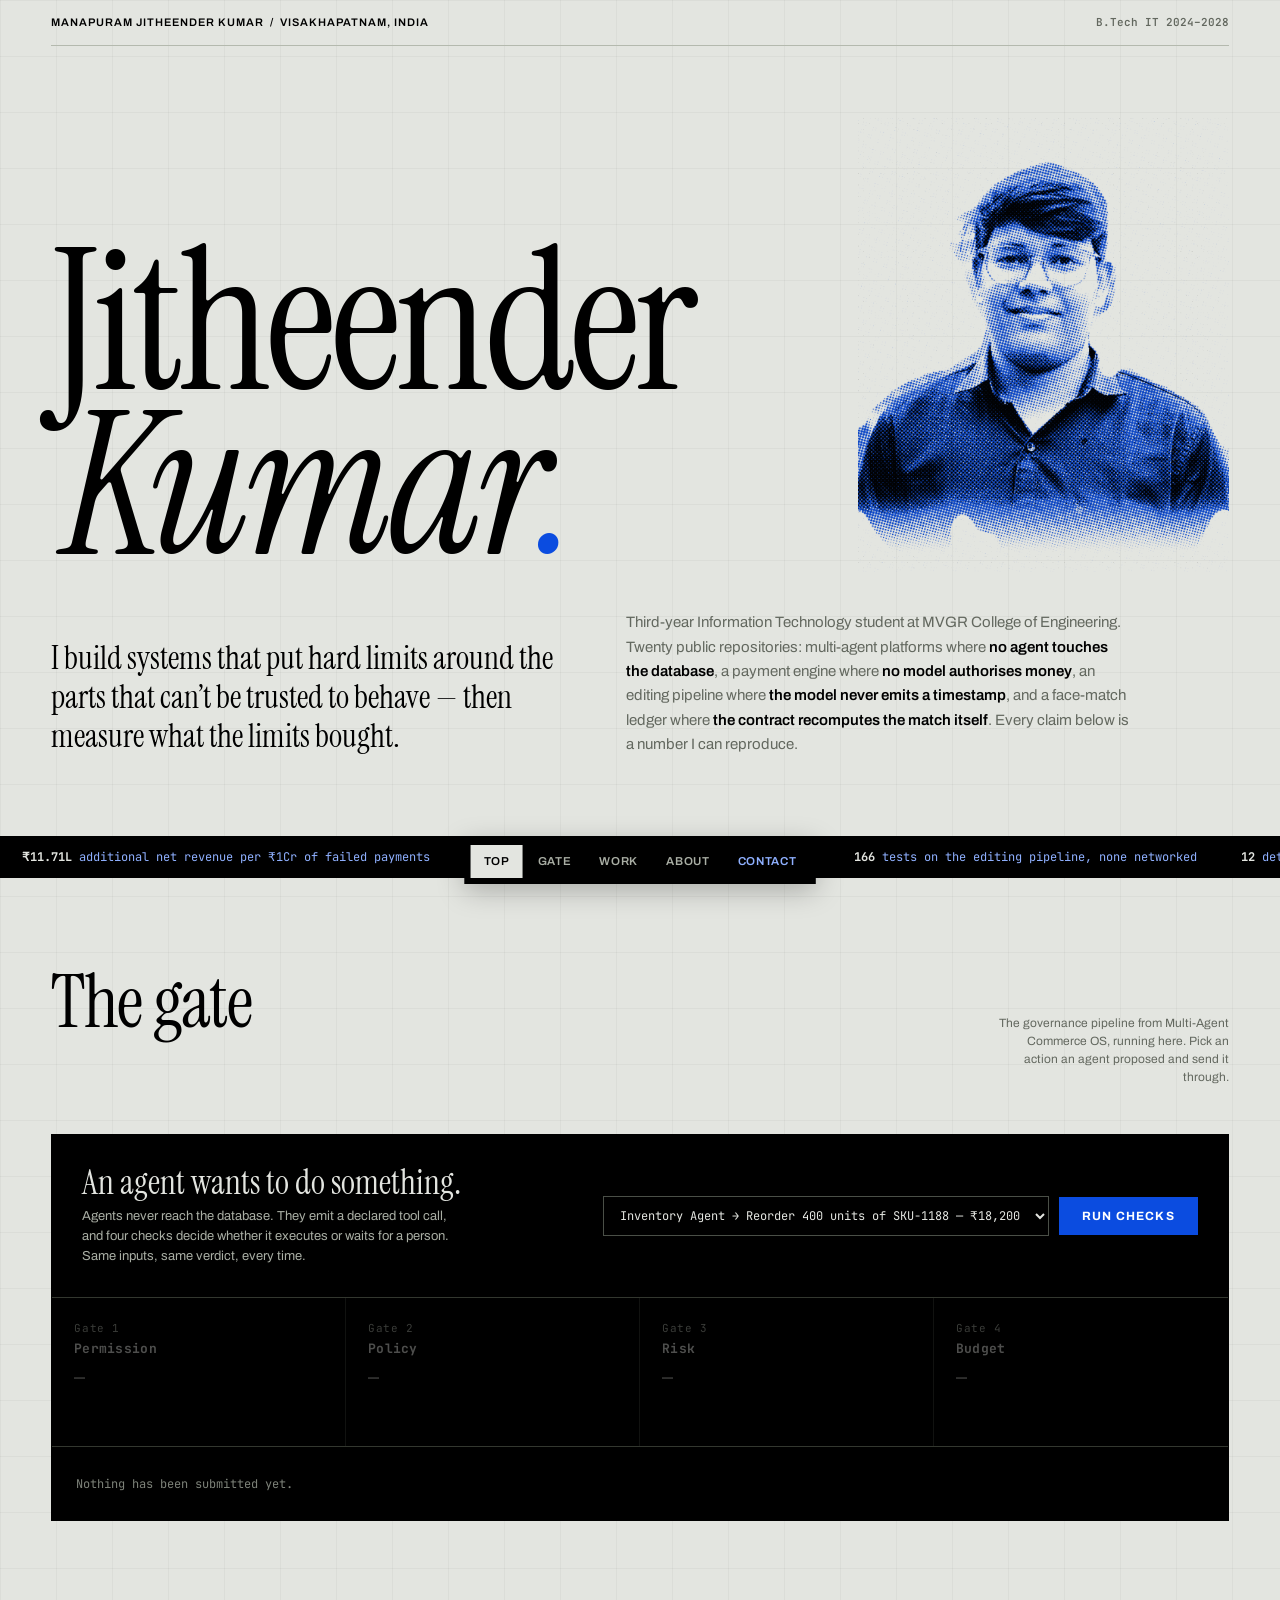
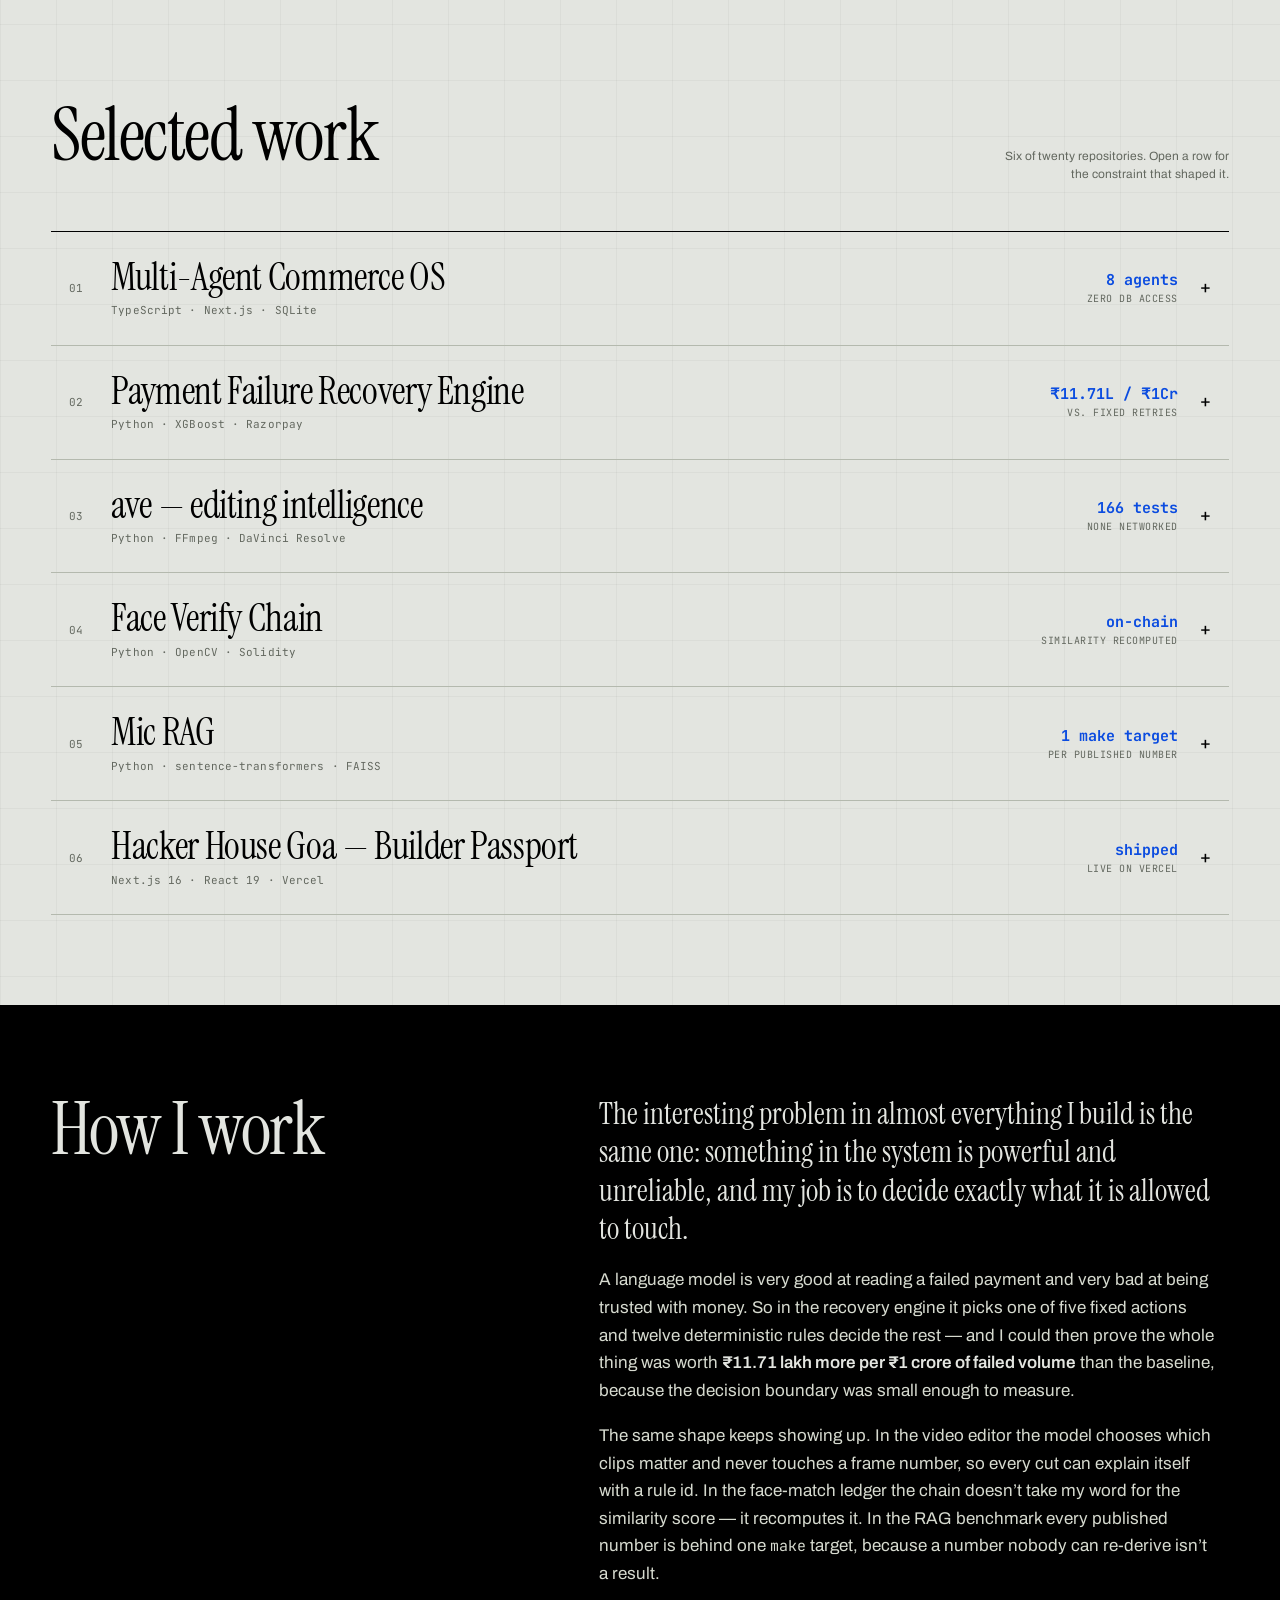
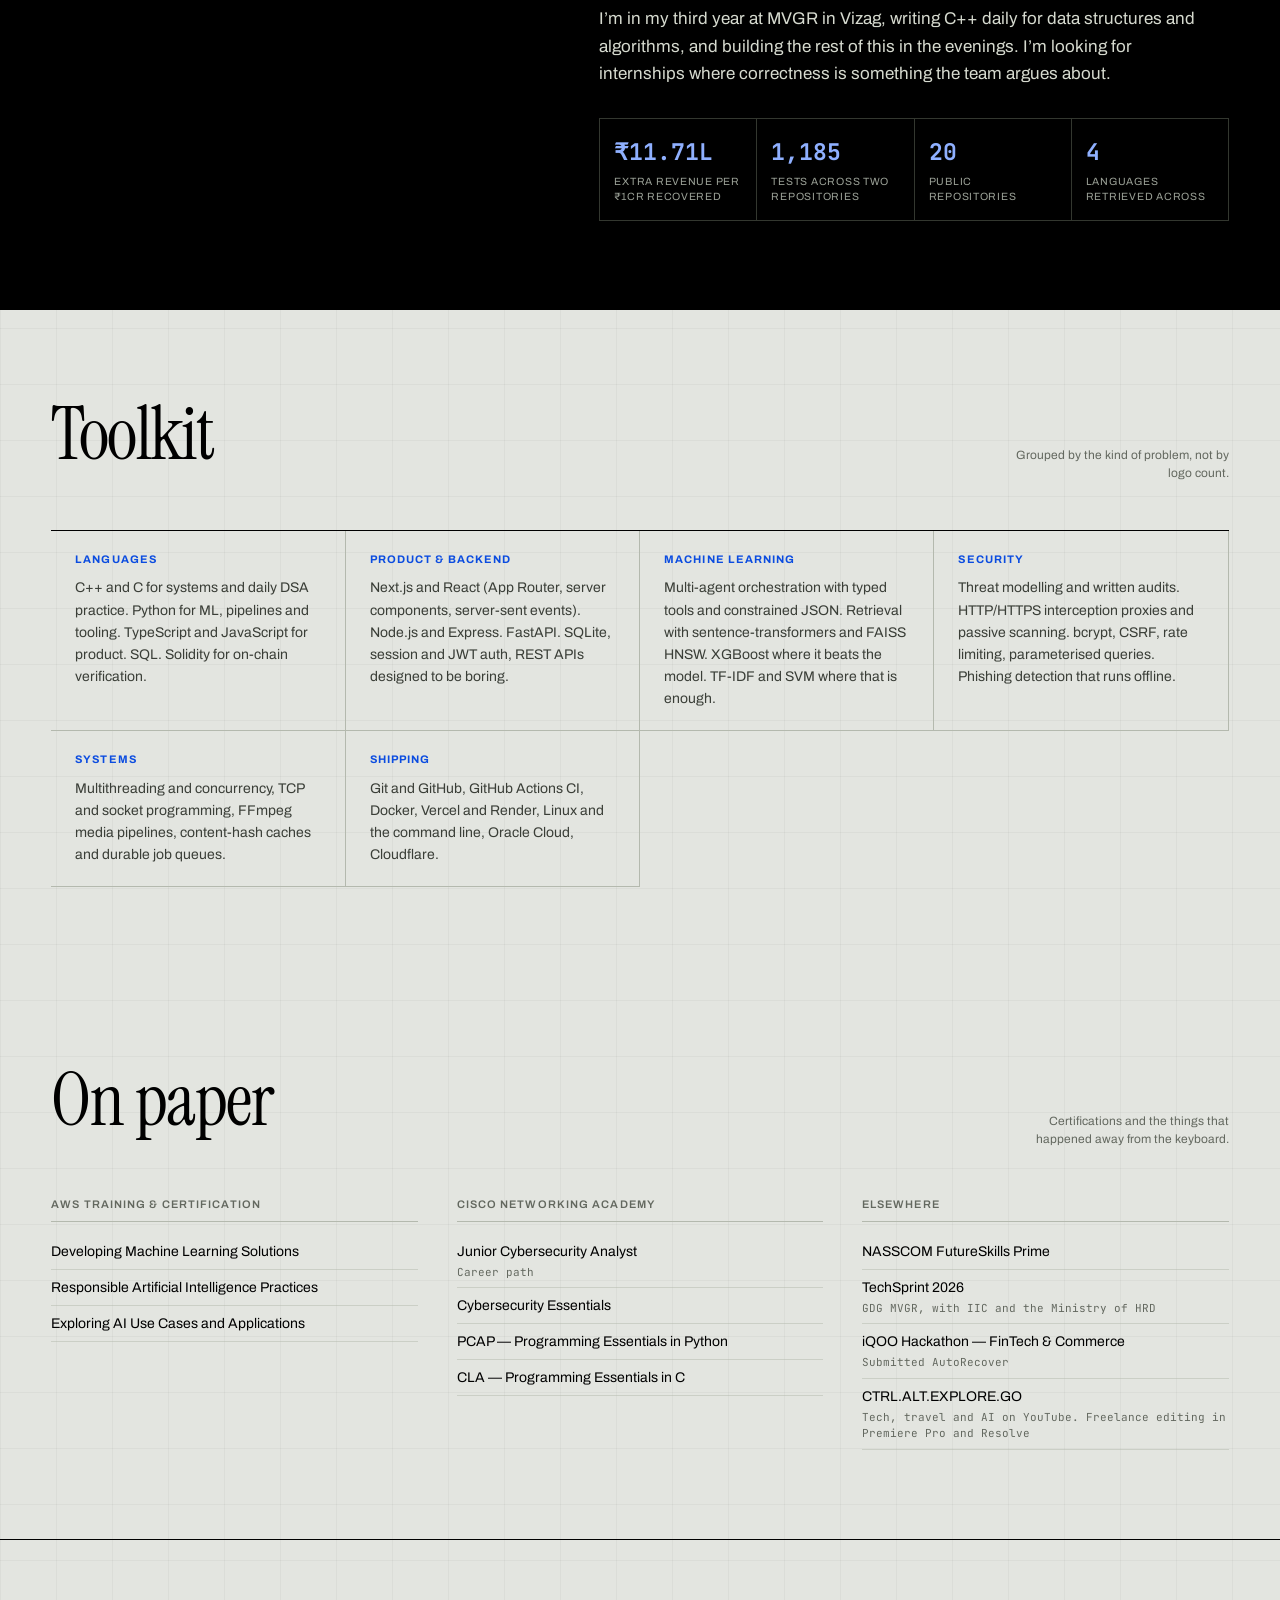
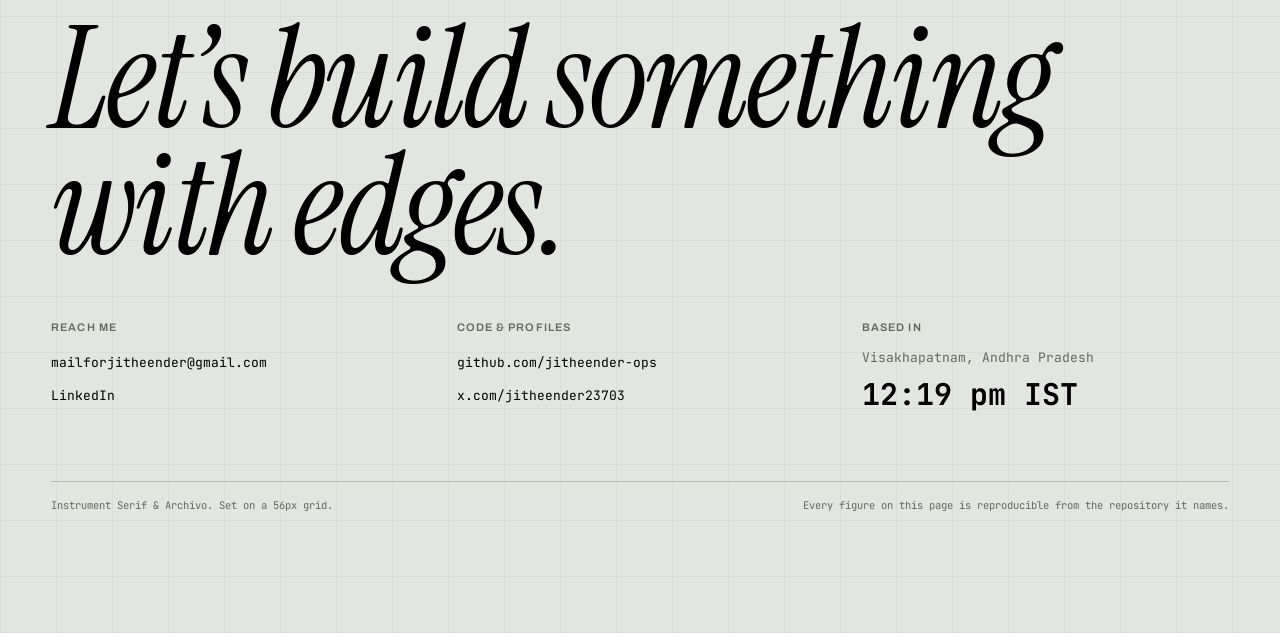
==== commit 0789d43e: "Remove phone number from footer The site is public and indexable; a phone number belongs on a resume" ====
--- a/index.html
+++ b/index.html
@@ -456,12 +456,11 @@
     <div>
       <h4>Reach me</h4>
       <a href="mailto:mailforjitheender@gmail.com">mailforjitheender@gmail.com</a>
-      <a href="tel:+919392411529">+91 93924 11529</a>
+      <a href="https://www.linkedin.com/in/jitheender-manapuram-a299a83a8/" target="_blank" rel="noopener">LinkedIn</a>
     </div>
     <div>
       <h4>Code &amp; profiles</h4>
       <a href="https://github.com/jitheender-ops" target="_blank" rel="noopener">github.com/jitheender-ops</a>
-      <a href="https://www.linkedin.com/in/jitheender-manapuram-a299a83a8/" target="_blank" rel="noopener">LinkedIn</a>
       <a href="https://x.com/jitheender23703" target="_blank" rel="noopener">x.com/jitheender23703</a>
     </div>
     <div>
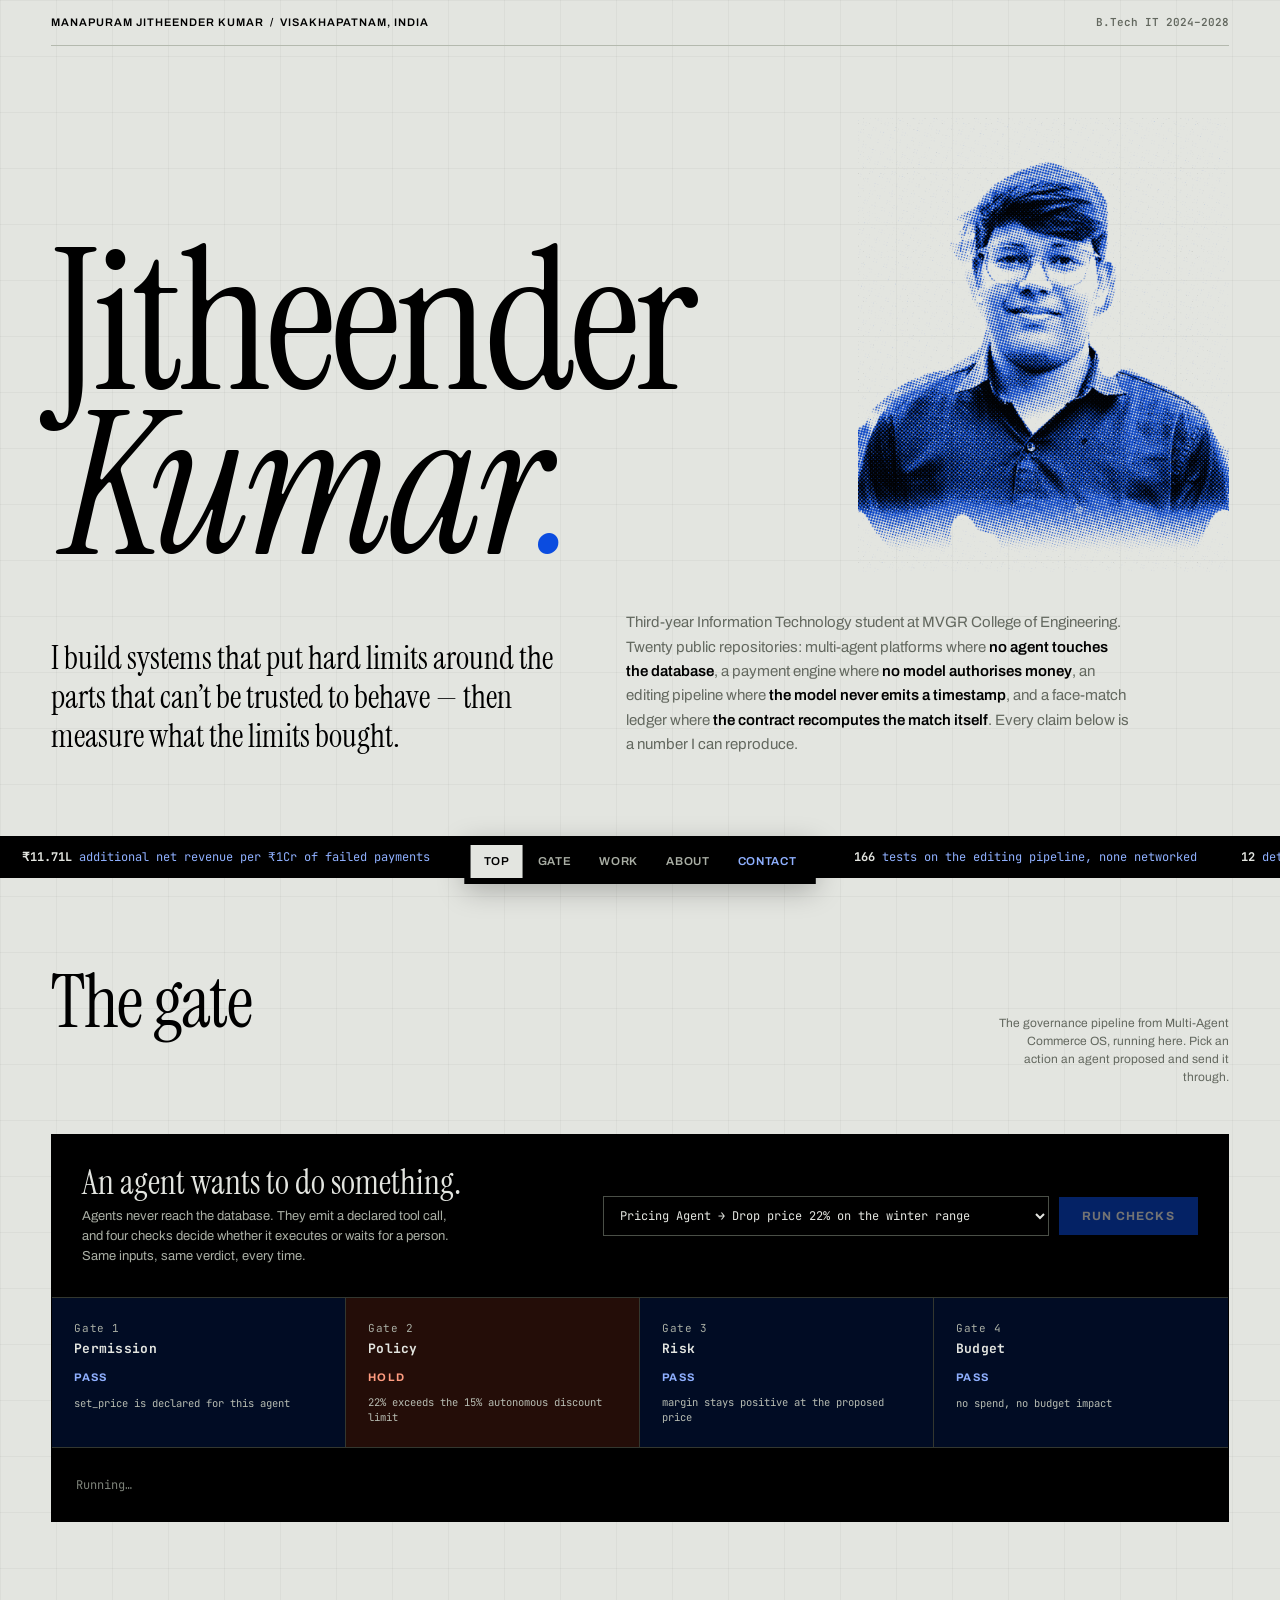
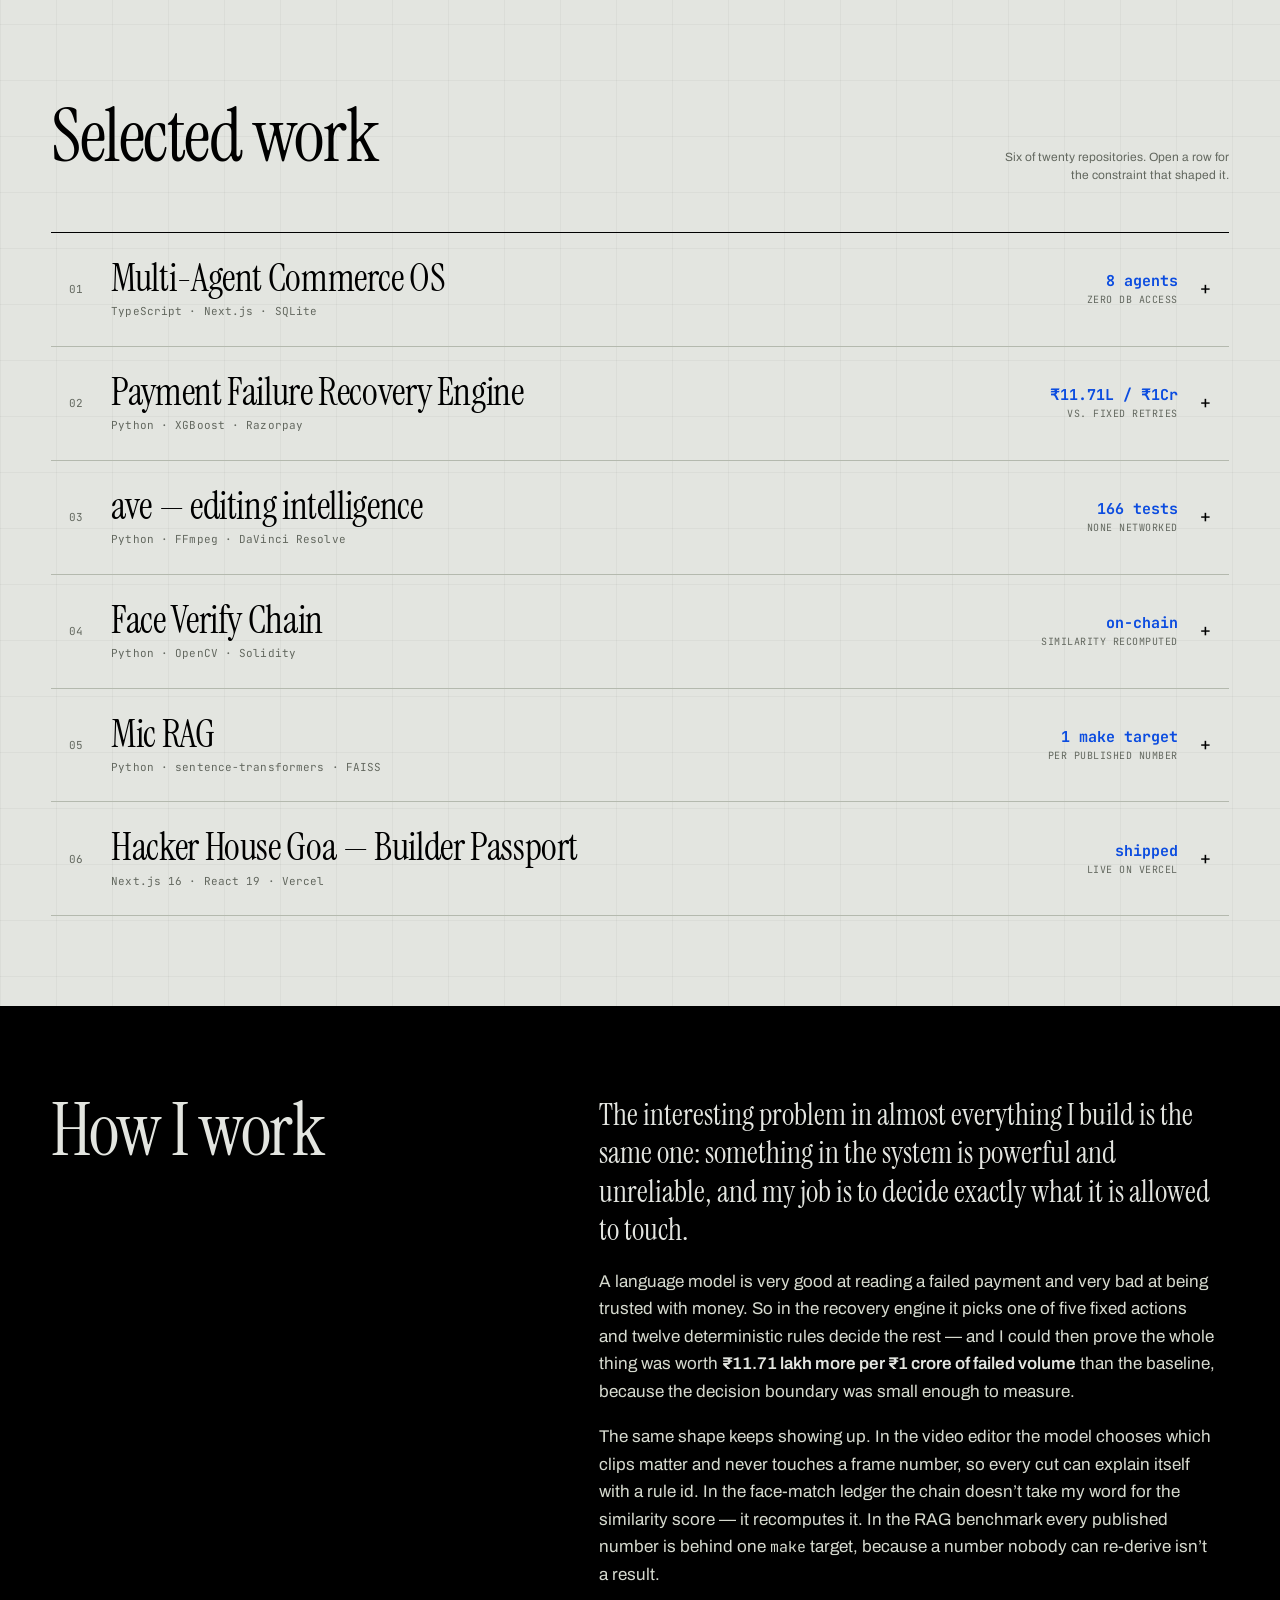
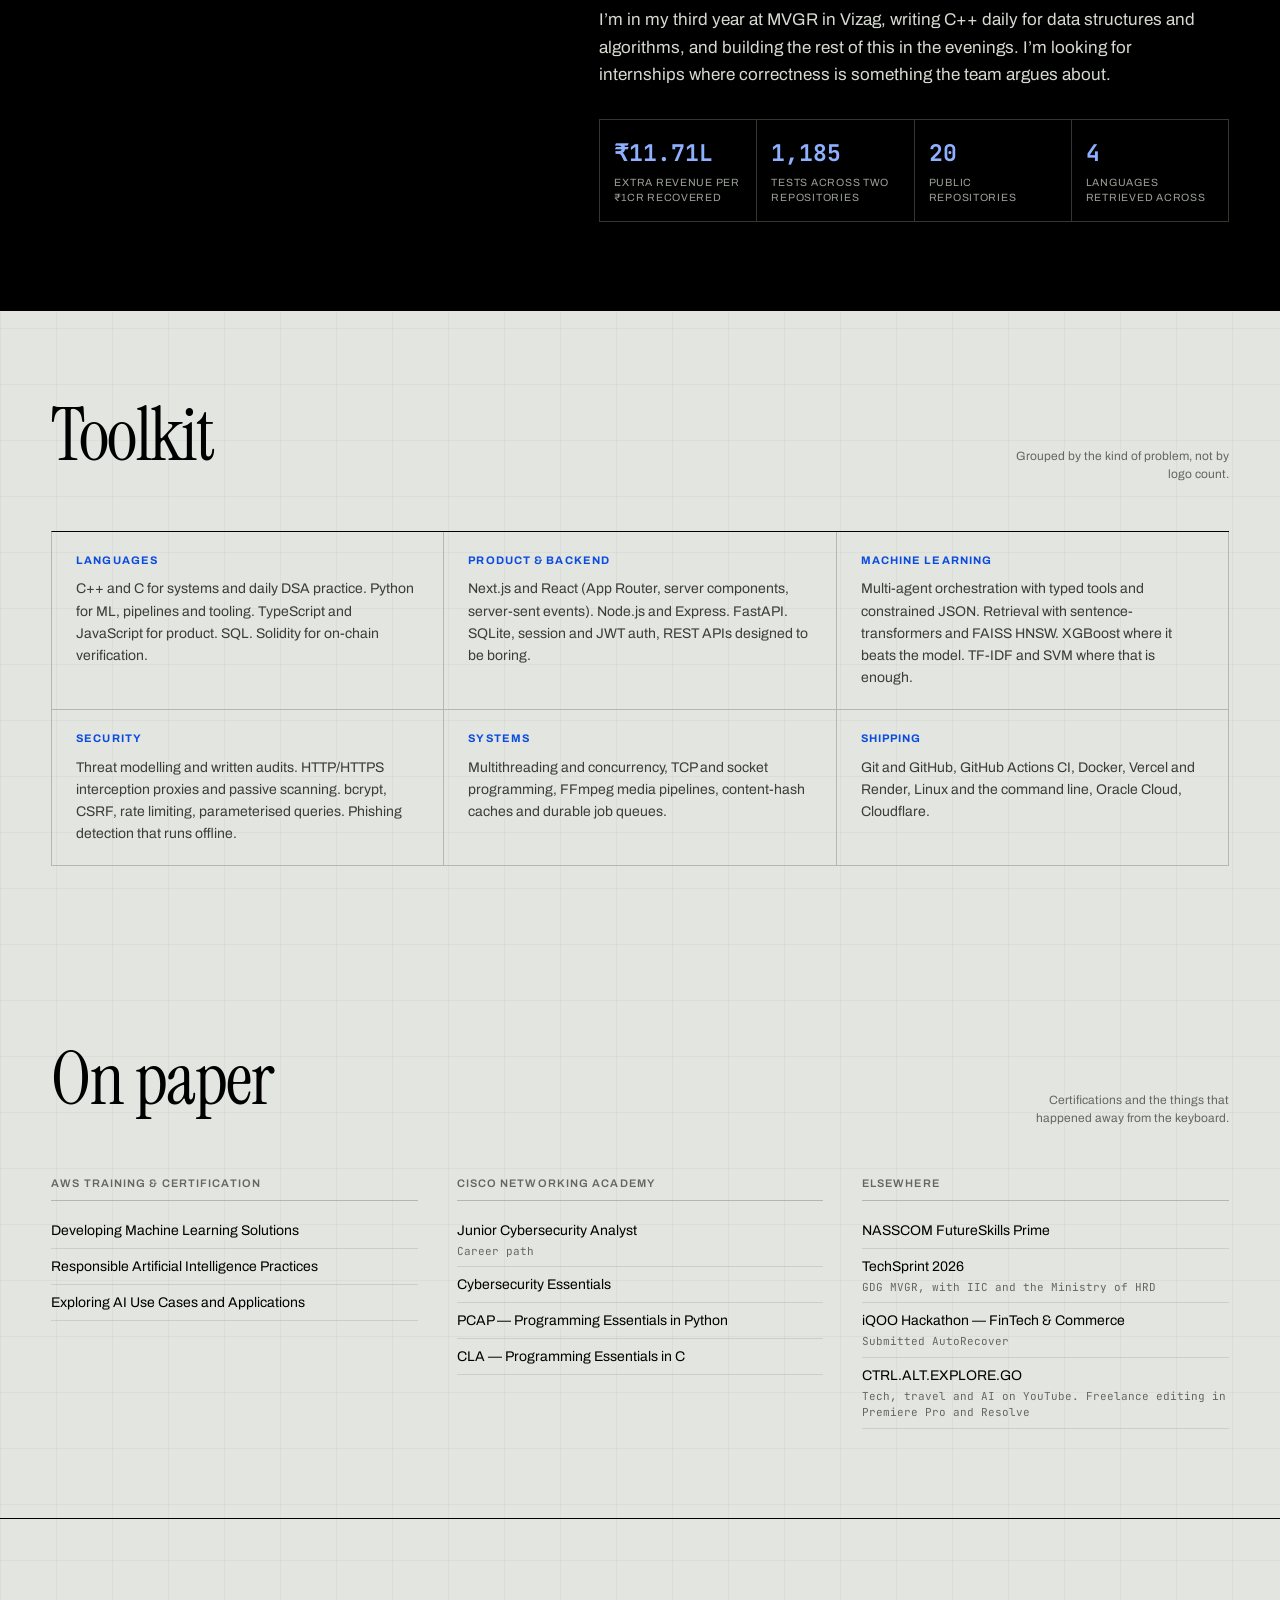
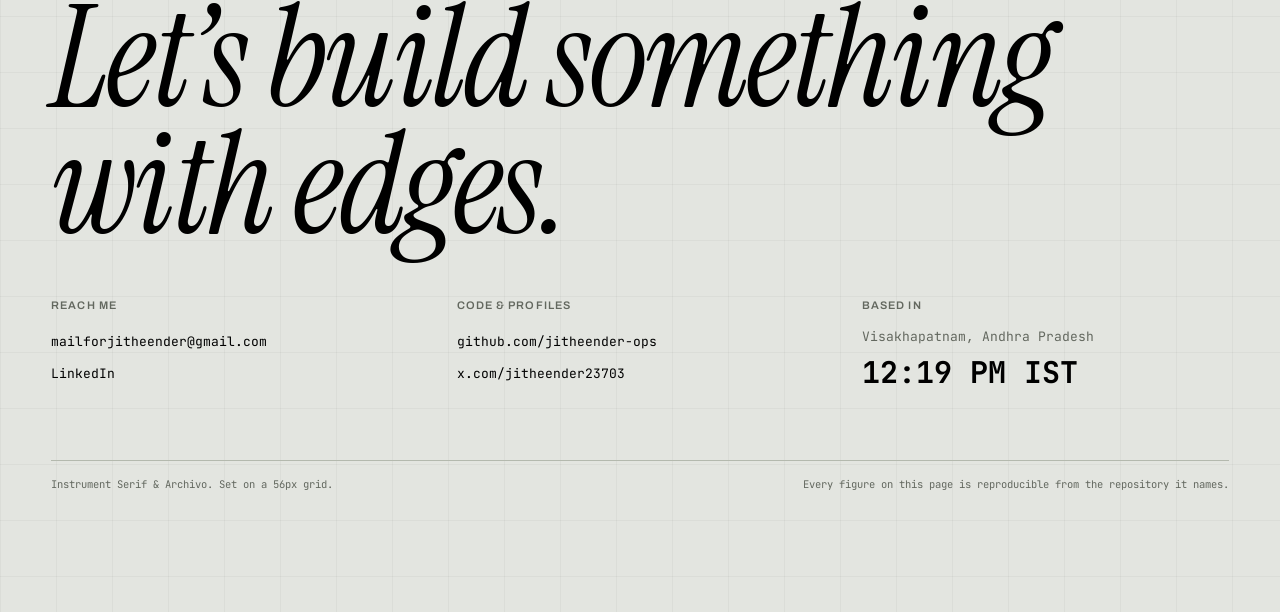
==== commit 217cd853: "Fix dead gate, dock tracking and toolkit grid The gate was the point of the page and it sat inert un" ====
--- a/index.html
+++ b/index.html
@@ -8,6 +8,7 @@
 <meta property="og:description" content="I build systems that put hard limits around the parts that can't be trusted to behave — then measure what the limits bought.">
 <meta property="og:type" content="website">
 <title>Jitheender Kumar</title>
+<link rel="icon" href="data:image/svg+xml,%3Csvg xmlns='http://www.w3.org/2000/svg' viewBox='0 0 32 32'%3E%3Crect width='32' height='32' fill='%23E3E5E0'/%3E%3Ccircle cx='16' cy='16' r='7' fill='%230B4CE0'/%3E%3C/svg%3E">
 <link rel="preconnect" href="https://fonts.googleapis.com">
 <link rel="preconnect" href="https://fonts.gstatic.com" crossorigin>
 <link rel="stylesheet" href="https://fonts.googleapis.com/css2?family=Archivo:wght@400;500;600;700&family=Instrument+Serif:ital@0;1&family=JetBrains+Mono:wght@400;700&display=swap">
@@ -15,13 +16,10 @@
 <style>
 :root{
   --paper:#E3E5E0;
-  --paper-2:#D7DAD3;
   --ink:#000000;
   --dim:#63685F;
   --rule:#B4B9AE;
   --blue:#0B4CE0;
-  --blue-ink:#0937A8;
-  --hold:#B4402A;
   --serif:"Instrument Serif",Georgia,"Times New Roman",serif;
   --sans:"Archivo","Helvetica Neue",Helvetica,Arial,sans-serif;
   --mono:"JetBrains Mono",ui-monospace,SFMono-Regular,Menlo,monospace;
@@ -51,7 +49,6 @@
 }
 
 .wrap{max-width:1360px;margin:0 auto;padding-inline:var(--gut)}
-.rule{border:0;border-top:1px solid var(--rule);margin:0}
 
 /* ── top bar ───────────────────────────────────────────── */
 .topbar{
@@ -233,7 +230,9 @@
 .fact span{display:block;font-size:10.5px;letter-spacing:.07em;text-transform:uppercase;color:#9AA096;margin-top:6px;line-height:1.35}
 
 /* ── toolkit ───────────────────────────────────────────── */
-.kit{display:grid;grid-template-columns:repeat(auto-fit,minmax(min(100%,270px),1fr));gap:0;border-top:1px solid var(--ink)}
+.kit{display:grid;grid-template-columns:repeat(3,minmax(0,1fr));gap:0;border-top:1px solid var(--ink);border-left:1px solid var(--rule)}
+@media (max-width:1000px){.kit{grid-template-columns:repeat(2,minmax(0,1fr))}}
+@media (max-width:620px){.kit{grid-template-columns:minmax(0,1fr)}}
 .kit div{border-bottom:1px solid var(--rule);border-right:1px solid var(--rule);padding:20px clamp(14px,2vw,24px)}
 .kit h4{margin:0 0 10px;font-size:11px;letter-spacing:.1em;text-transform:uppercase;color:var(--blue);font-weight:700}
 .kit p{margin:0;font-size:14px;line-height:1.58;color:#3A3E37}
@@ -349,7 +348,7 @@
     <div class="gates" id="gates"></div>
 
     <div class="verdict" id="verdict">
-      <span class="idle">Nothing has been submitted yet.</span>
+      <span class="idle">Ready.</span>
     </div>
   </div>
 </section>
@@ -851,9 +850,9 @@
   var clk = document.getElementById("clock");
   function tickClock(){
     try {
-      clk.textContent = new Date().toLocaleTimeString("en-IN", {
+      clk.textContent = (new Date().toLocaleTimeString("en-IN", {
         timeZone: "Asia/Kolkata", hour: "2-digit", minute: "2-digit", hour12: true
-      }) + " IST";
+      }) + " IST").toUpperCase();
     } catch (e) {
       clk.textContent = "IST";
     }
@@ -863,19 +862,43 @@
 
   /* ─── dock active state ───────────────────────────── */
   var links = Array.prototype.slice.call(document.querySelectorAll(".dock a"));
-  var ids = links.map(function(l){ return l.getAttribute("href").slice(1); });
-  var targets = ids.map(function(id){ return document.getElementById(id); }).filter(Boolean);
-
+  // toolkit and credentials carry on from About, so they light the same lamp
+  var ROUTE = [["top","top"],["gate","gate"],["work","work"],["about","about"],
+               ["toolkit","about"],["credentials","about"],["contact","contact"]];
+  // measured live rather than cached: the gate panel changes height when it runs
+  function mark(){
+    var y = window.pageYOffset + window.innerHeight * 0.35;
+    var cur = "top";
+    ROUTE.forEach(function(r){
+      var el = document.getElementById(r[0]);
+      if (el && el.getBoundingClientRect().top + window.pageYOffset <= y) cur = r[1];
+    });
+    links.forEach(function(l){ l.classList.toggle("here", l.getAttribute("href") === "#" + cur); });
+  }
+  var queued = false;
+  function onScroll(){
+    if (queued) return;
+    queued = true;
+    requestAnimationFrame(function(){ queued = false; mark(); });
+  }
+  mark();
+  window.addEventListener("scroll", onScroll, { passive: true });
+  window.addEventListener("resize", onScroll);
+  window.addEventListener("load", mark);
+
+  /* ─── the gate demonstrates itself the first time it is seen ─── */
   if ("IntersectionObserver" in window) {
-    var io = new IntersectionObserver(function(entries){
+    var fired = false;
+    var gio = new IntersectionObserver(function(entries){
       entries.forEach(function(e){
-        if (!e.isIntersecting) return;
-        links.forEach(function(l){
-          l.classList.toggle("here", l.getAttribute("href") === "#" + e.target.id);
-        });
+        if (!e.isIntersecting || fired) return;
+        fired = true;
+        gio.disconnect();
+        sel.value = "1";            // open on the one that gets stopped
+        run();
       });
-    }, { rootMargin: "-45% 0px -50% 0px" });
-    targets.forEach(function(t){ io.observe(t); });
+    }, { rootMargin: "0px 0px -35% 0px", threshold: 0 });
+    gio.observe(document.querySelector(".gate"));
   }
 })();
 </script>
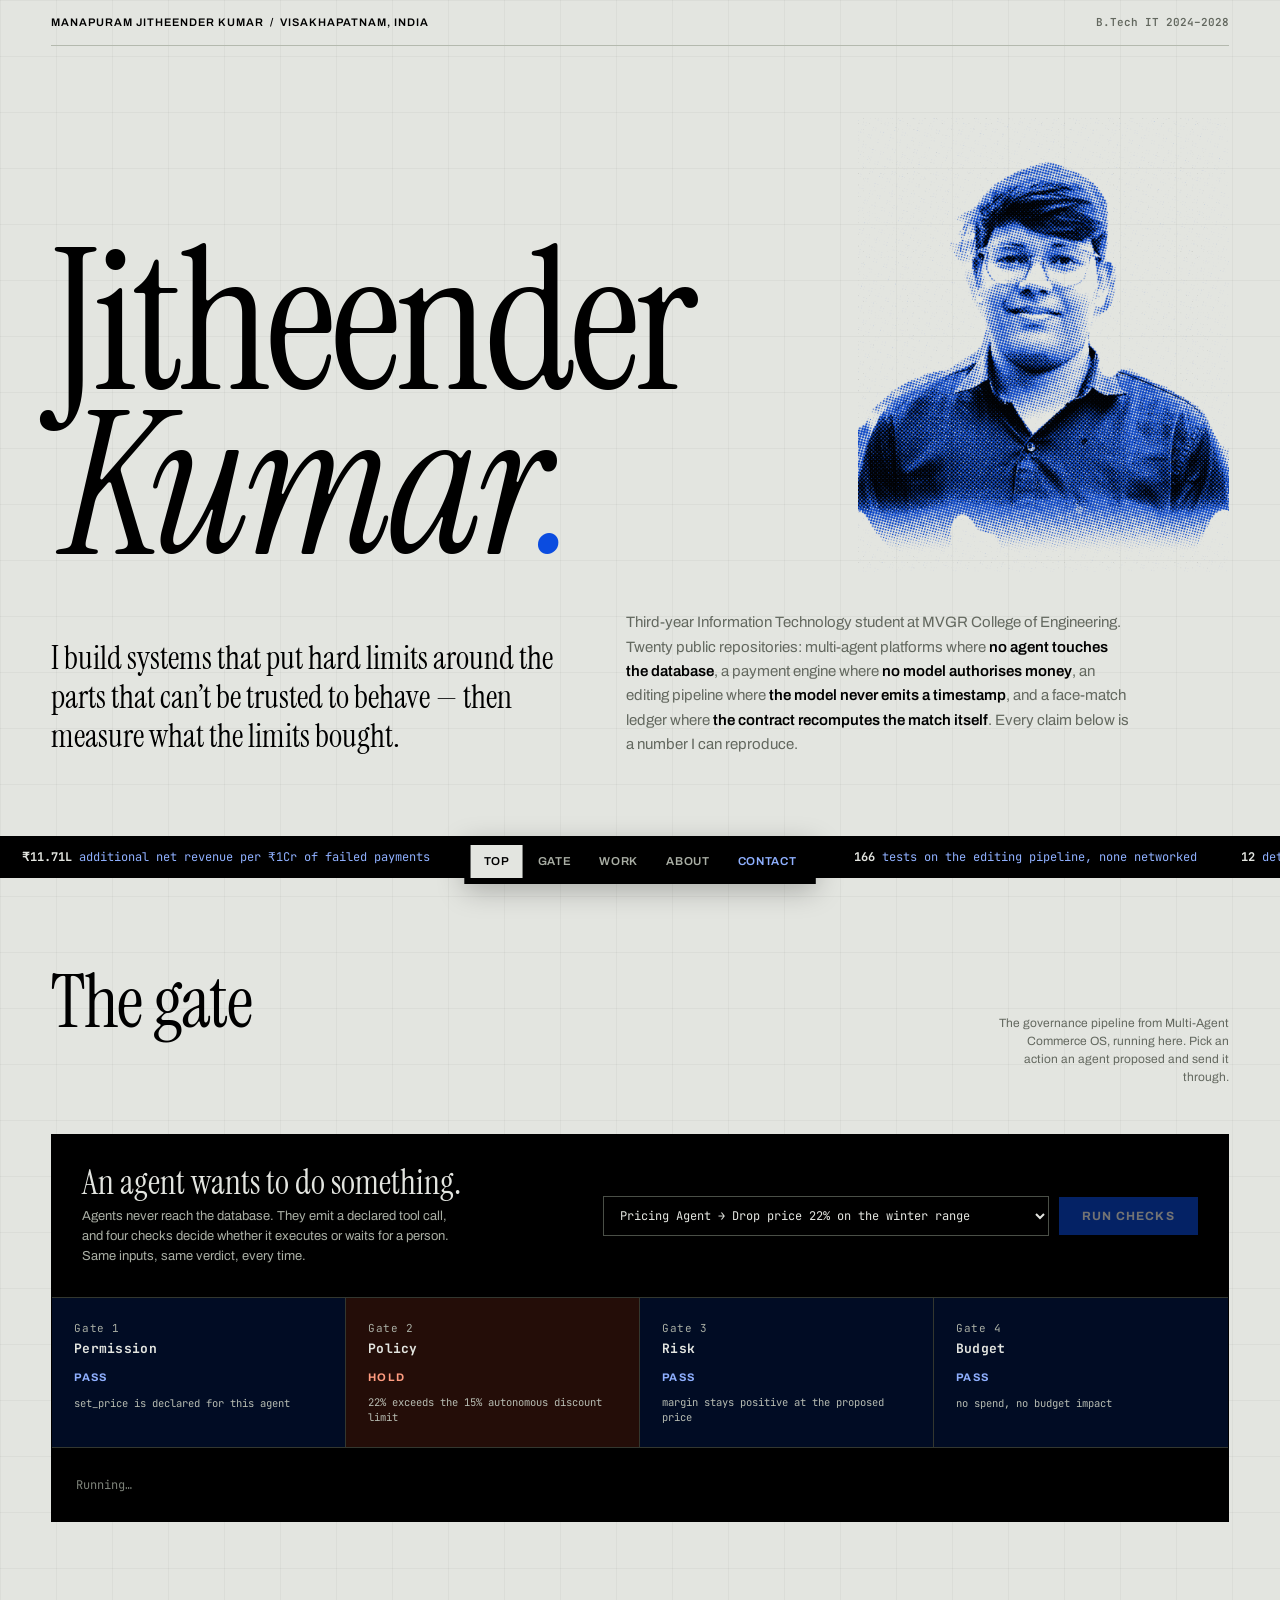
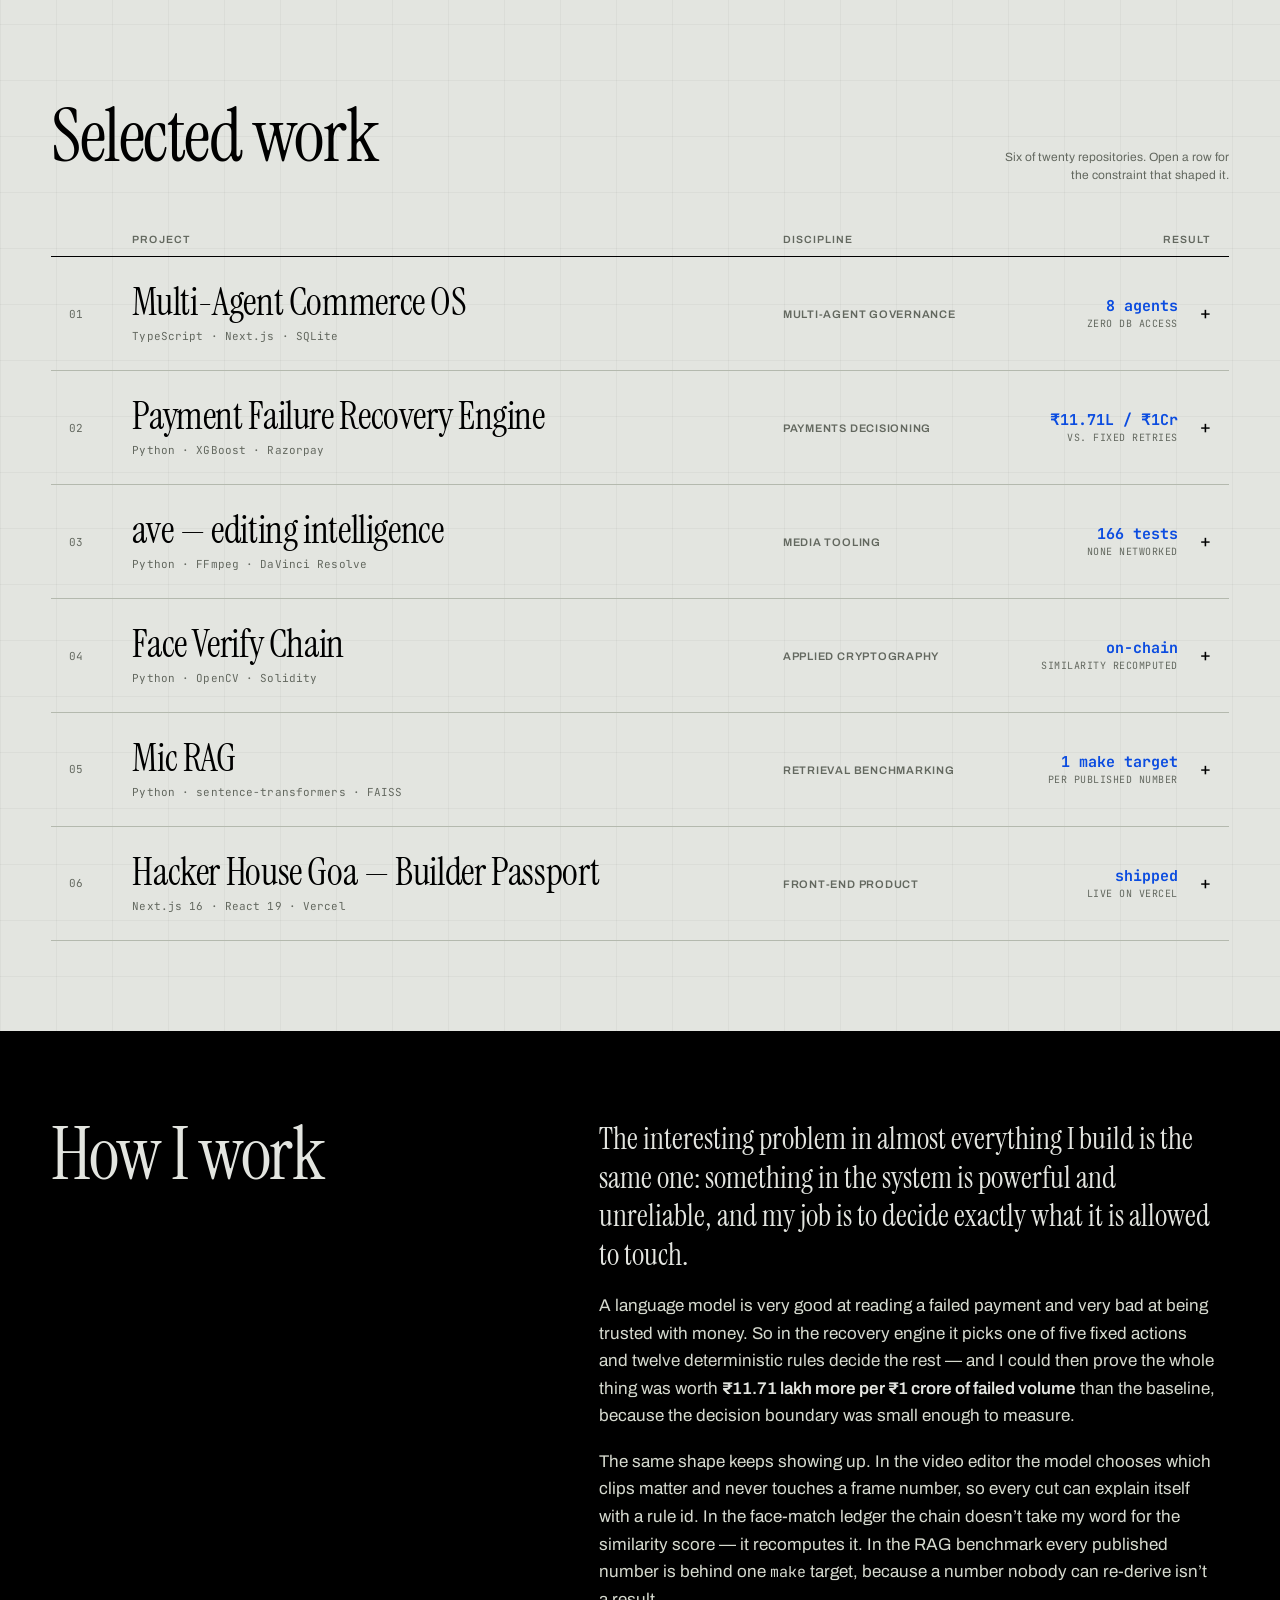
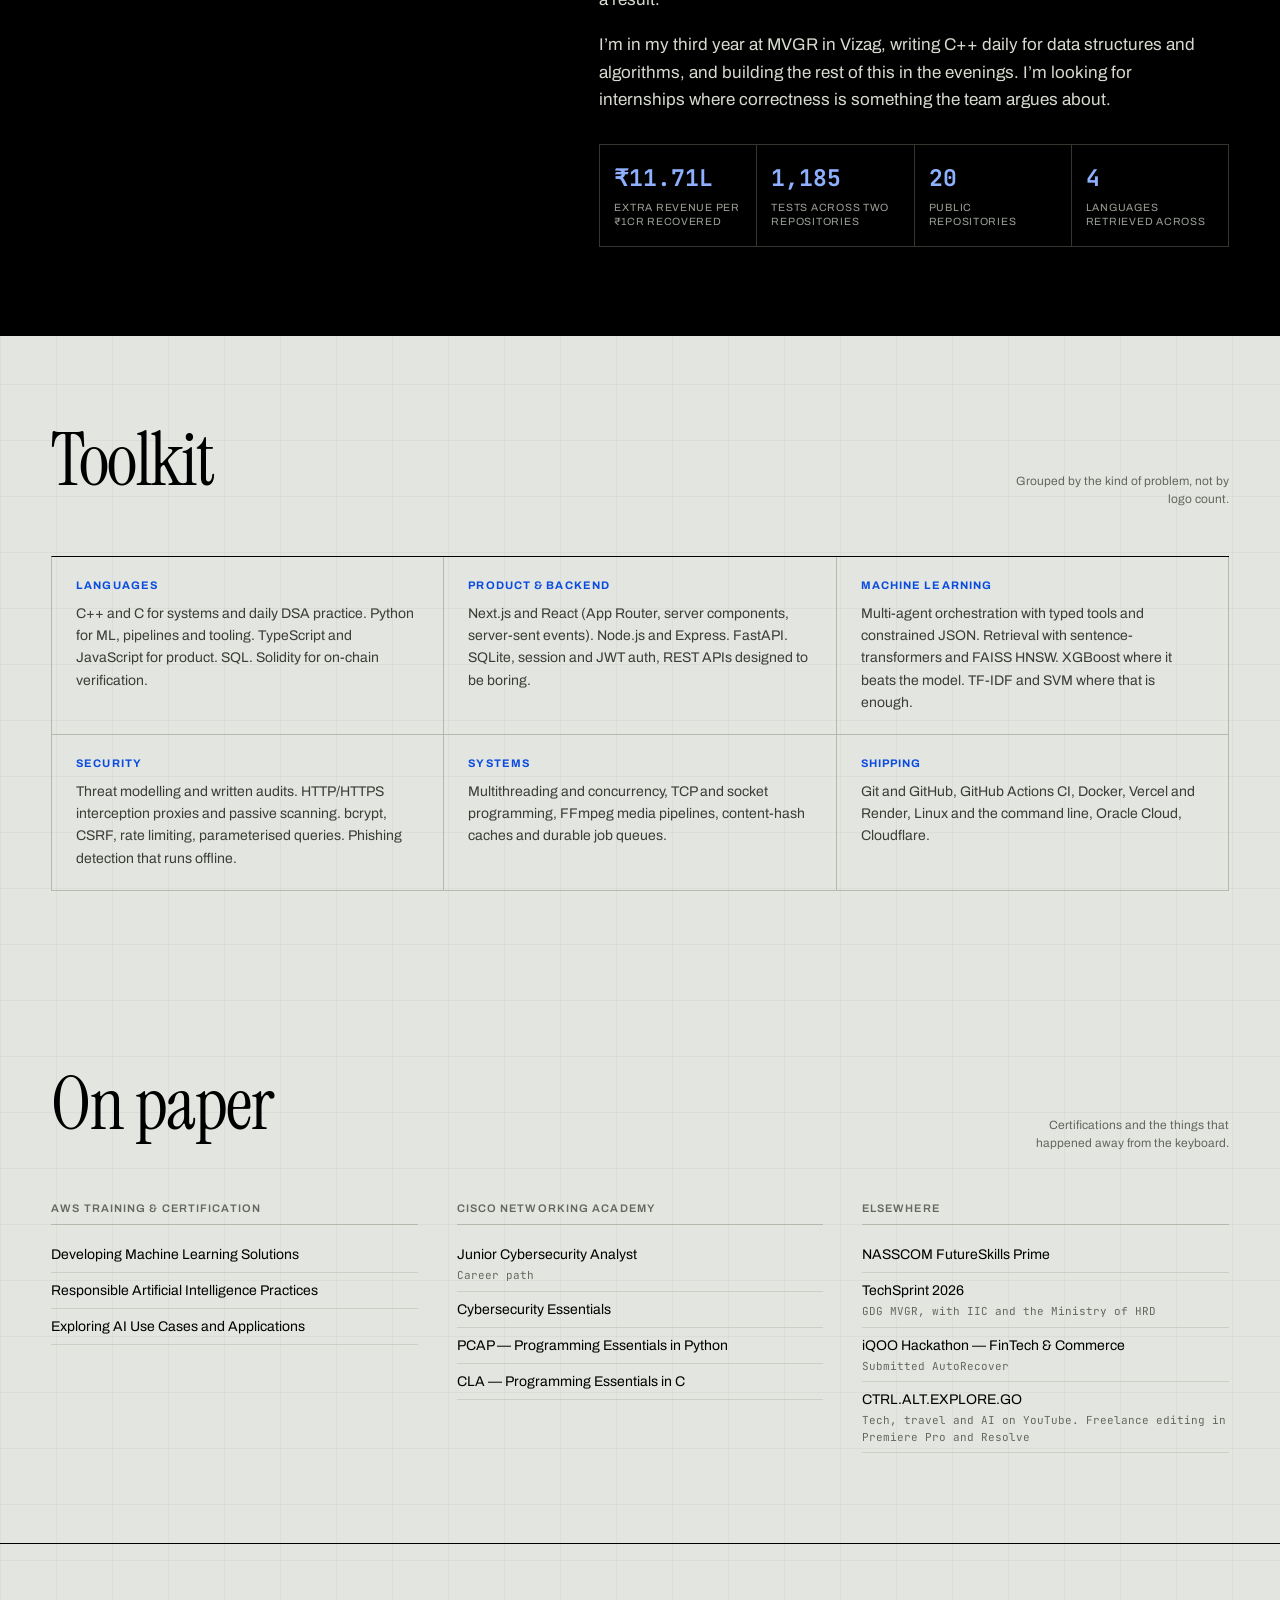
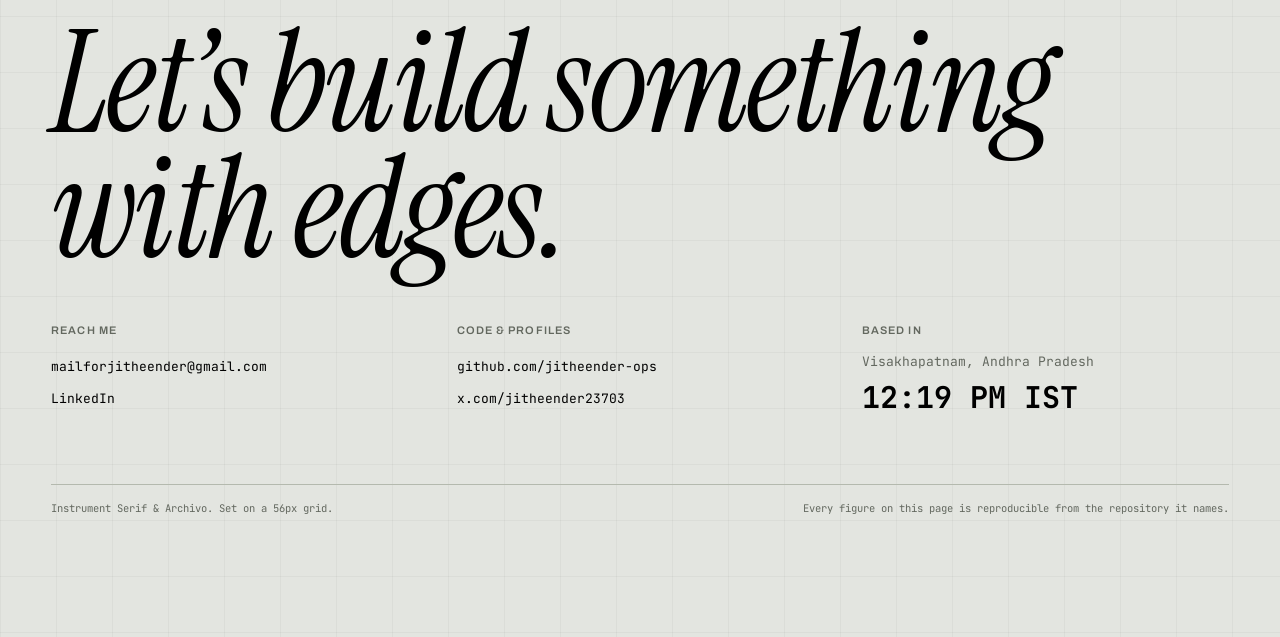
==== commit 2280c349: "Give the work ledger a discipline column and named headers At wide widths the rows had a large empty" ====
--- a/index.html
+++ b/index.html
@@ -189,7 +189,20 @@
 .item > summary:hover .i-idx{color:#A9AEA4}
 .i-name{font-family:var(--serif);font-size:clamp(1.25rem,3.2vw,2.35rem);line-height:1.05;letter-spacing:-.01em}
 .i-stack{font-family:var(--mono);font-size:11px;color:var(--dim);margin-top:5px;letter-spacing:.01em}
-.i-right{display:flex;align-items:center;gap:clamp(10px,2vw,22px)}
+.i-right{display:flex;align-items:center;justify-content:flex-end;gap:clamp(10px,2vw,22px)}
+.i-disc{display:none;font-size:11px;letter-spacing:.07em;text-transform:uppercase;color:var(--dim);font-weight:600;line-height:1.3}
+.item > summary:hover .i-disc,.item > summary:focus-visible .i-disc{color:#A9AEA4}
+.ledger-head{display:none}
+@media (min-width:1100px){
+  .item > summary,.ledger-head{grid-template-columns:2.2rem minmax(0,1fr) 14rem 11rem}
+  .i-disc{display:block}
+  .ledger-head{
+    display:grid;gap:clamp(12px,2.4vw,28px);align-items:baseline;
+    padding:0 clamp(10px,1.6vw,18px) 9px;
+    font-size:10.5px;letter-spacing:.1em;text-transform:uppercase;color:var(--dim);font-weight:600;
+  }
+  .ledger-head .h-right{text-align:right}
+}
 .i-metric{
   font-family:var(--mono);font-size:clamp(12px,1.6vw,15px);font-weight:700;
   color:var(--blue);text-align:right;line-height:1.25;font-variant-numeric:tabular-nums;
@@ -358,6 +371,12 @@
   <div class="sec-head">
     <h2>Selected work</h2>
     <p class="note">Six of twenty repositories. Open a row for the constraint that shaped it.</p>
+  </div>
+  <div class="ledger-head" aria-hidden="true">
+    <span></span>
+    <span>Project</span>
+    <span>Discipline</span>
+    <span class="h-right">Result</span>
   </div>
   <div class="ledger" id="ledger"></div>
 </section>
@@ -671,6 +690,7 @@
   var WORK = [
     {
       name: "Multi-Agent Commerce OS",
+      disc: "Multi-agent governance",
       stack: "TypeScript · Next.js · SQLite",
       metric: "8 agents",
       metricLabel: "zero db access",
@@ -690,6 +710,7 @@
     },
     {
       name: "Payment Failure Recovery Engine",
+      disc: "Payments decisioning",
       stack: "Python · XGBoost · Razorpay",
       metric: "₹11.71L / ₹1Cr",
       metricLabel: "vs. fixed retries",
@@ -710,6 +731,7 @@
     },
     {
       name: "ave — editing intelligence",
+      disc: "Media tooling",
       stack: "Python · FFmpeg · DaVinci Resolve",
       metric: "166 tests",
       metricLabel: "none networked",
@@ -730,6 +752,7 @@
     },
     {
       name: "Face Verify Chain",
+      disc: "Applied cryptography",
       stack: "Python · OpenCV · Solidity",
       metric: "on-chain",
       metricLabel: "similarity recomputed",
@@ -750,6 +773,7 @@
     },
     {
       name: "Mic RAG",
+      disc: "Retrieval benchmarking",
       stack: "Python · sentence-transformers · FAISS",
       metric: "1 make target",
       metricLabel: "per published number",
@@ -769,6 +793,7 @@
     },
     {
       name: "Hacker House Goa — Builder Passport",
+      disc: "Front-end product",
       stack: "Next.js 16 · React 19 · Vercel",
       metric: "shipped",
       metricLabel: "live on vercel",
@@ -805,6 +830,10 @@
     var st = document.createElement("div"); st.className = "i-stack"; st.textContent = w.stack;
     mid.appendChild(nm); mid.appendChild(st);
 
+    var dc = document.createElement("div");
+    dc.className = "i-disc";
+    dc.textContent = w.disc;
+
     var right = document.createElement("div"); right.className = "i-right";
     var mt = document.createElement("div"); mt.className = "i-metric";
     mt.appendChild(document.createTextNode(w.metric));
@@ -813,7 +842,7 @@
     var op = document.createElement("span"); op.className = "i-open"; op.setAttribute("aria-hidden", "true"); op.textContent = "+";
     right.appendChild(mt); right.appendChild(op);
 
-    s.appendChild(idx); s.appendChild(mid); s.appendChild(right);
+    s.appendChild(idx); s.appendChild(mid); s.appendChild(dc); s.appendChild(right);
     d.appendChild(s);
 
     var body = document.createElement("div"); body.className = "body";
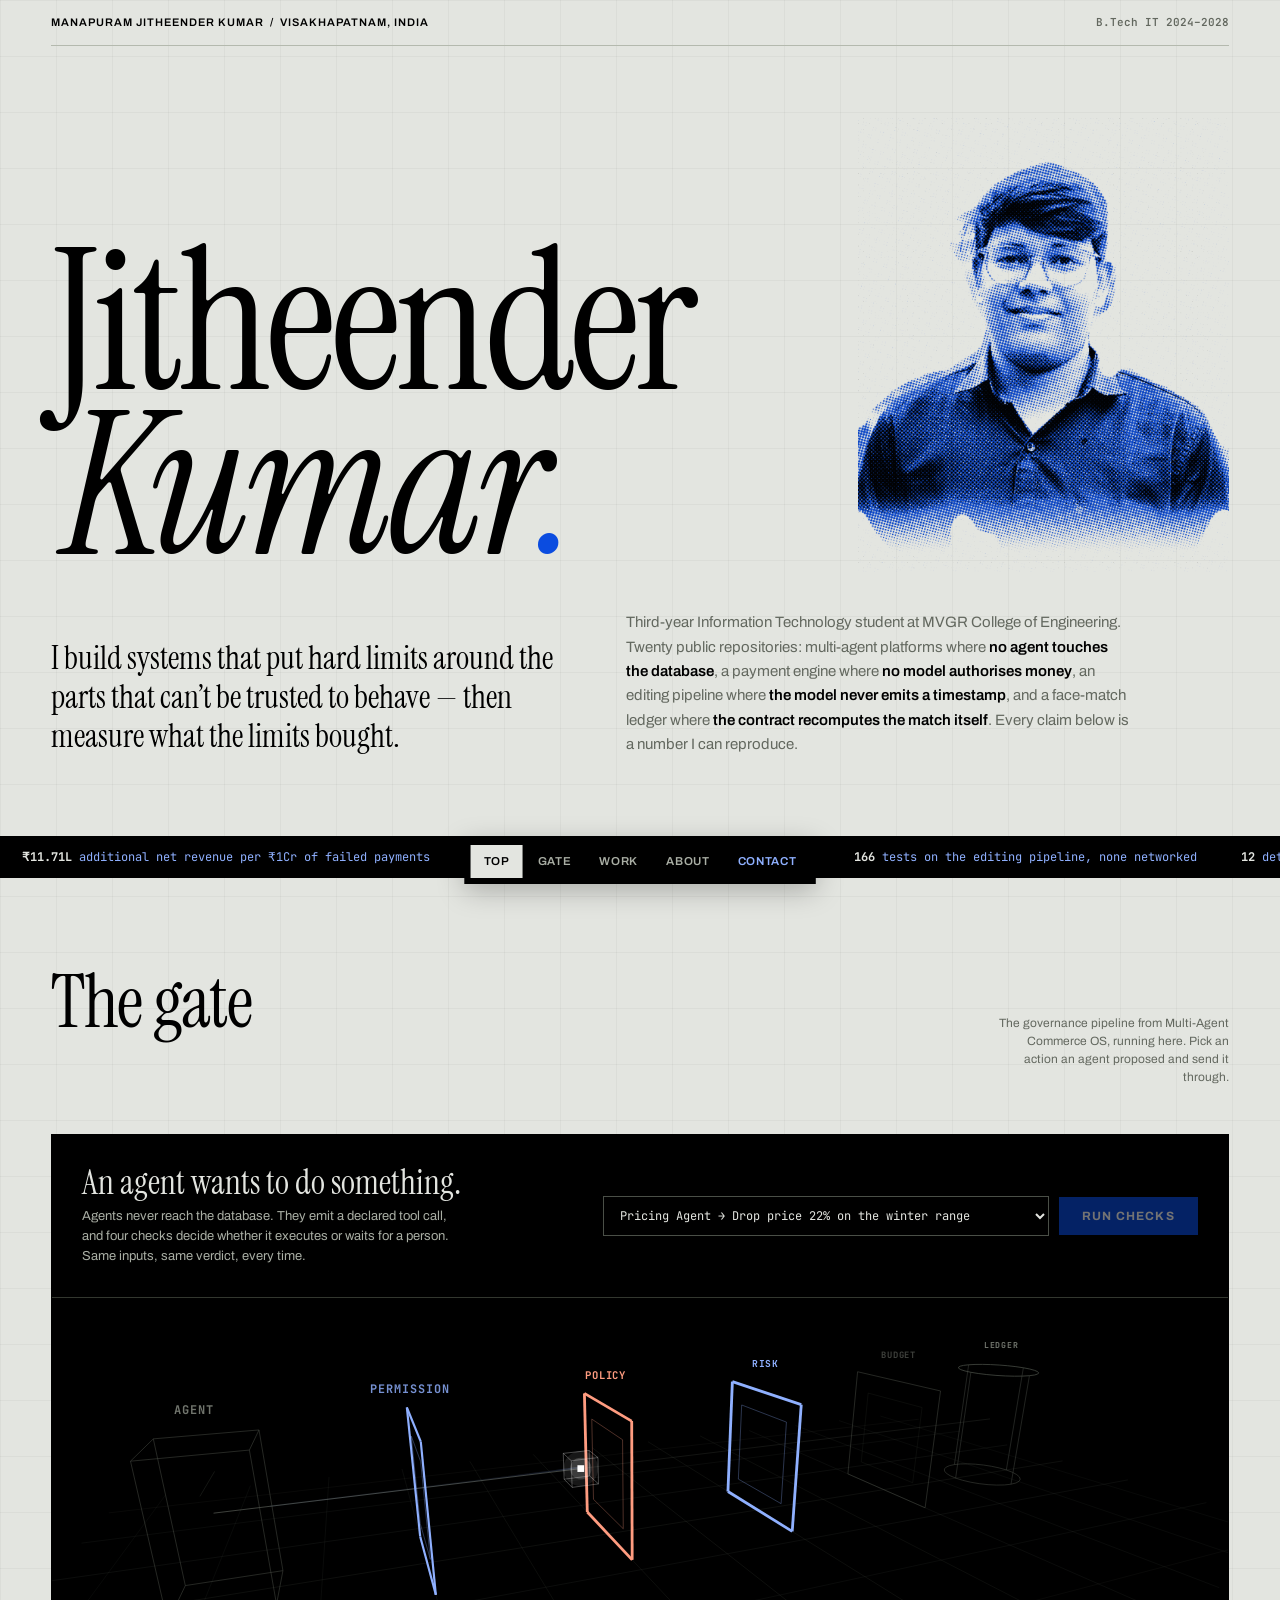
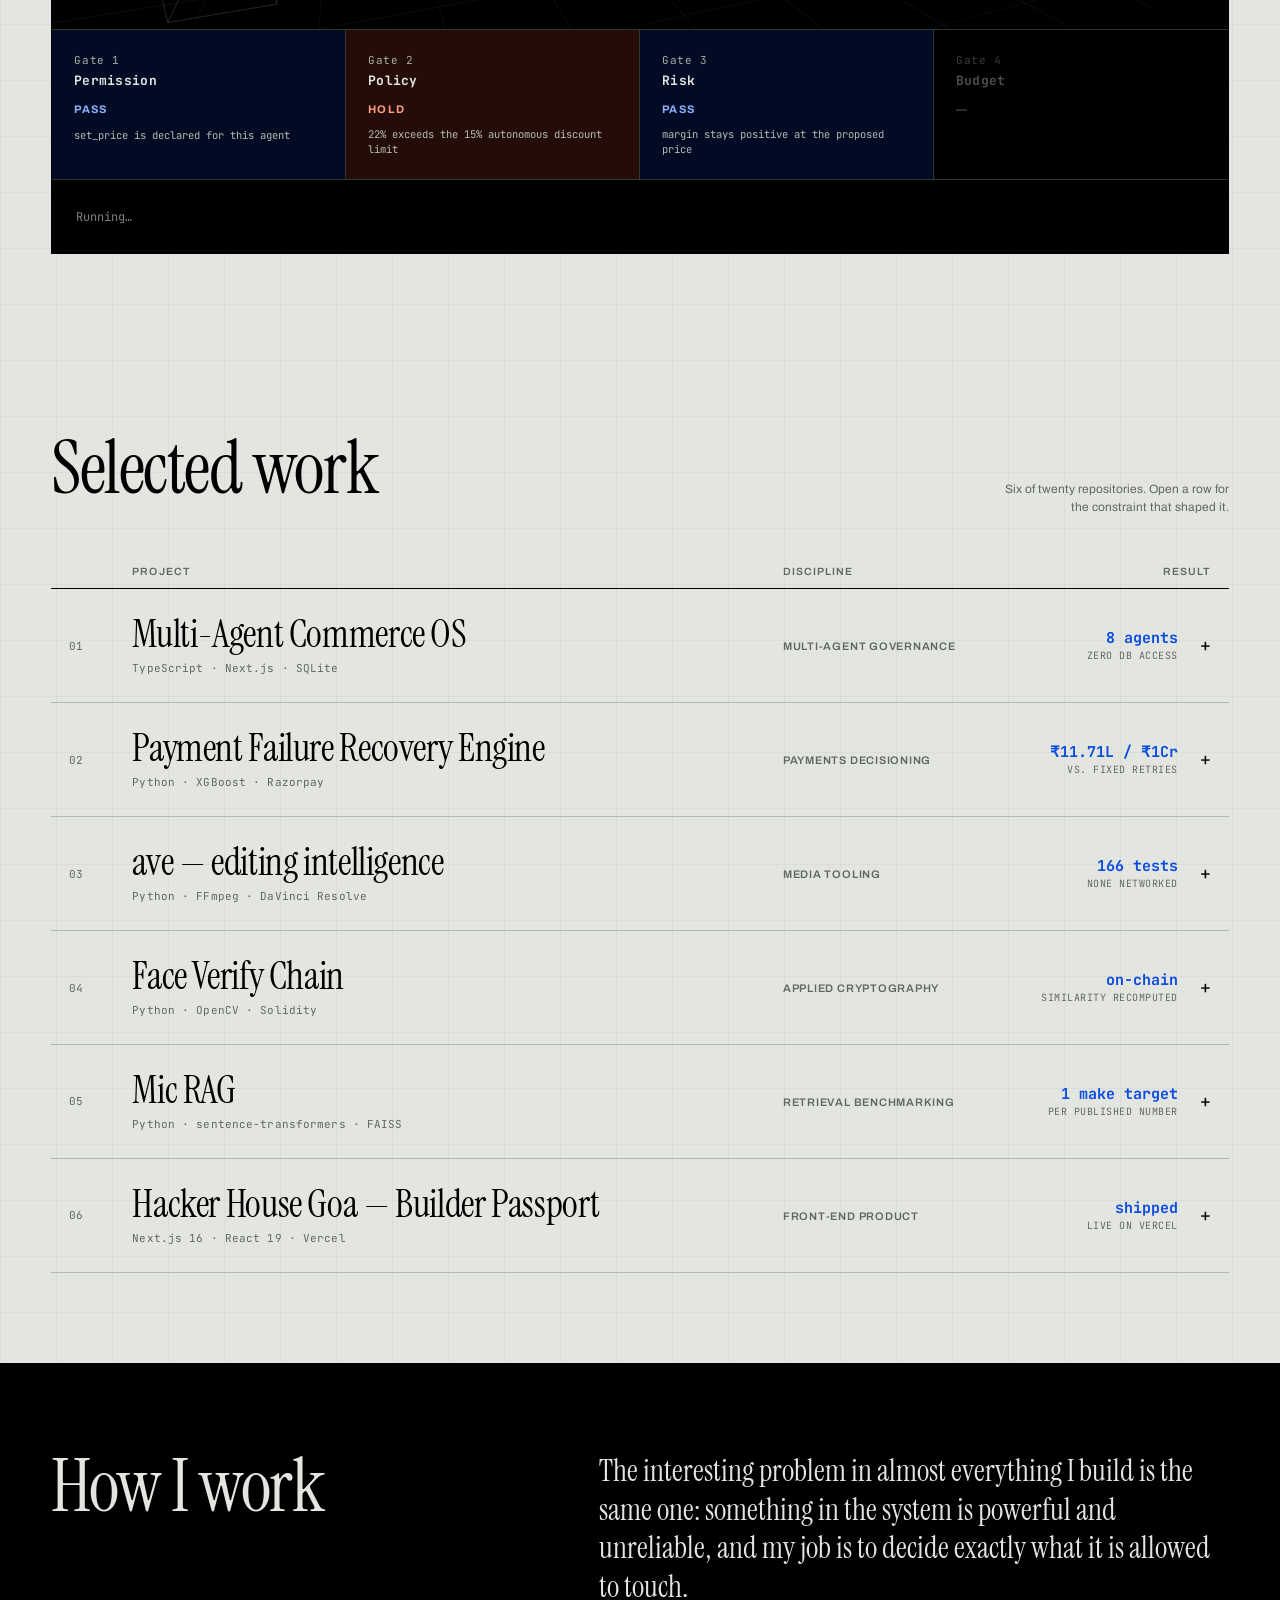
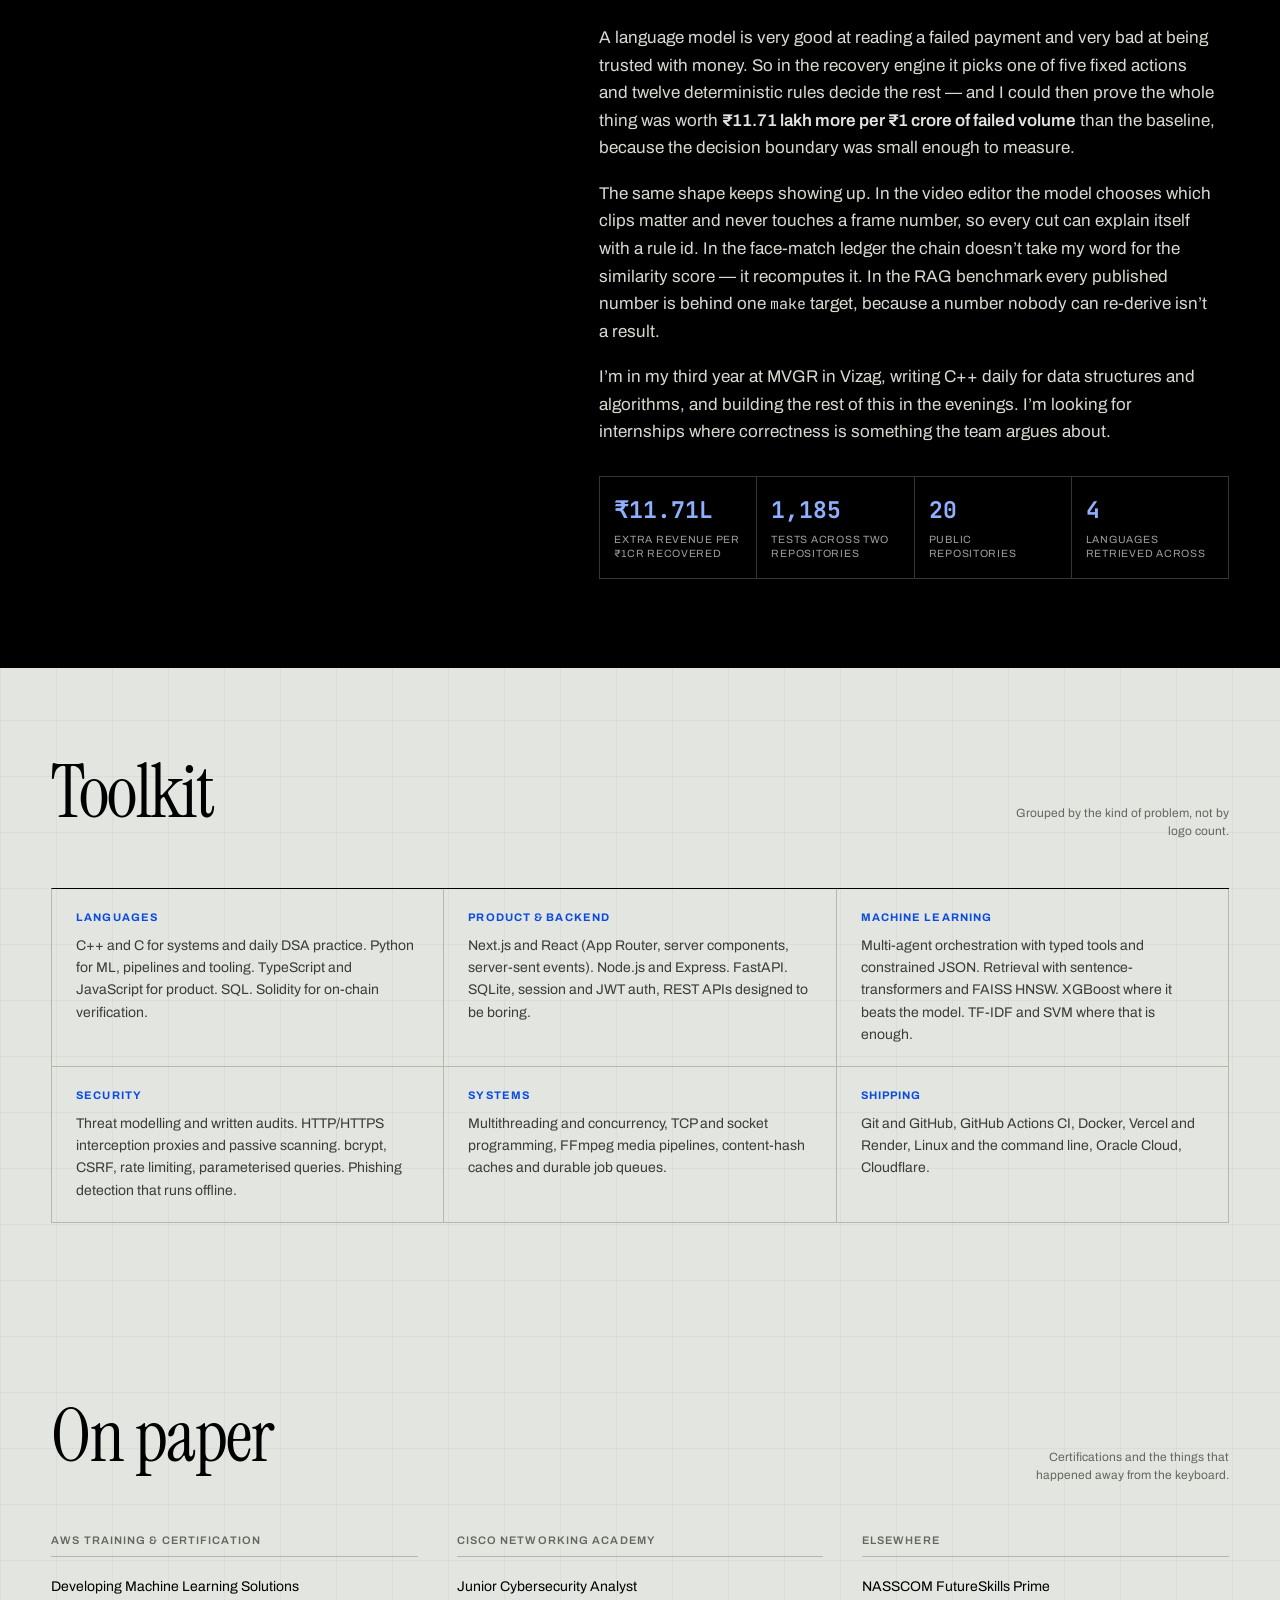
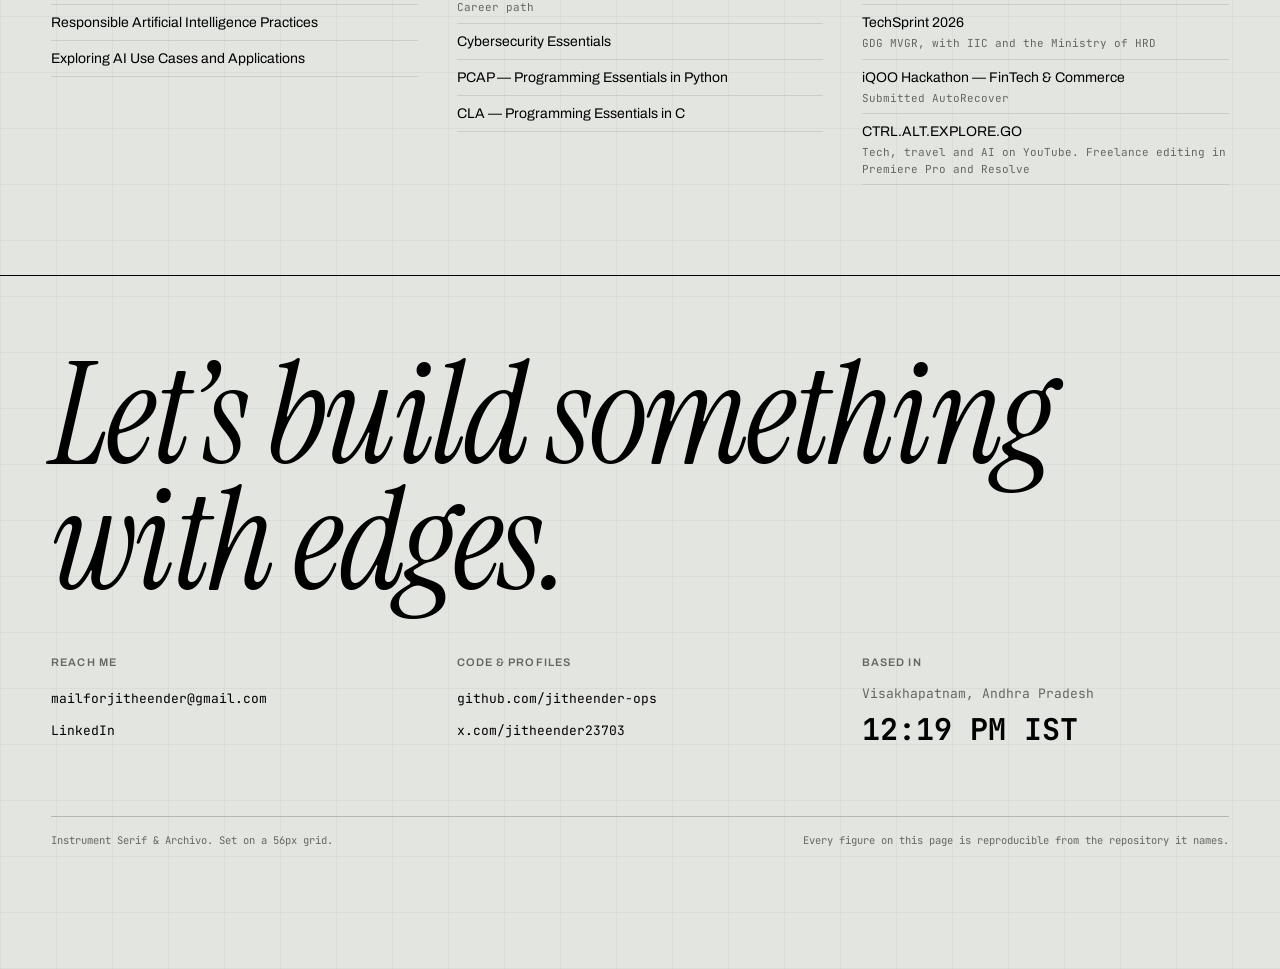
==== commit a8ad6fb4: "Add 3D gate scene and exploded ledger stacks Canvas-perspective packet flight through the four gover" ====
--- a/index.html
+++ b/index.html
@@ -170,6 +170,11 @@
 .stamp.park{color:#FF9C80}
 .verdict p{margin:0;font-family:var(--mono);font-size:12px;color:#B7BCB2;line-height:1.5;max-width:62ch}
 .verdict .idle{font-family:var(--mono);font-size:12px;color:#7D8279}
+
+/* the same gate as a scene: the call travels, the planes decide */
+.stage{position:relative;height:clamp(212px,26vw,332px);border-top:1px solid #33372F;overflow:hidden}
+.stage canvas{position:absolute;inset:0;width:100%;height:100%;display:block}
+@media (max-width:700px){.stage{display:none}}
 
 /* ── ledger ────────────────────────────────────────────── */
 .ledger{border-top:1px solid var(--ink)}
@@ -216,11 +221,54 @@
 .body h4{font-size:11px;letter-spacing:.1em;text-transform:uppercase;color:var(--dim);margin:0 0 10px;font-weight:600}
 .body ul{margin:0;padding-left:1.05em}
 .body li{margin-bottom:9px;line-height:1.55;font-size:14.5px}
-.body li::marker{color:var(--blue)}
-.constraint{
-  border-left:2.5px solid var(--blue);padding:2px 0 2px 16px;margin:0 0 20px;
-  font-family:var(--serif);font-size:clamp(1.05rem,2vw,1.35rem);line-height:1.34;
-}
+.body li::marker{color:var(--blue)}  .constraint{
+    border-left:2.5px solid var(--blue);padding:2px 0 2px 16px;margin:0 0 20px;
+    font-family:var(--serif);font-size:clamp(1.05rem,2vw,1.35rem);line-height:1.34;
+  }
+
+  /* every project opens onto its own exploded stack: what proposes, what
+     decides, what changes. Axonometric rather than perspective, because the
+     page is a drafting sheet and because it keeps the guide line exact. */
+  .stack{grid-column:1/-1;margin-bottom:clamp(10px,1.4vw,18px);padding:clamp(8px,1vw,12px) 0 clamp(14px,2vw,22px);border-bottom:1px solid var(--rule)}
+  /* the height contains the rotated plates, which paint well past their own box */
+  .stack-view{position:relative;height:clamp(316px,27vw,330px);--gap:74px}
+  .stack-stage{
+    position:absolute;inset:0;transform-style:preserve-3d;
+    transform:rotateX(38deg) rotateZ(calc(-18deg + var(--turn,0deg)));
+    transition:transform .18s ease-out;
+  }
+  .slab{
+    position:absolute;left:50%;top:50%;width:min(74%,442px);padding:9px 13px 10px;
+    background:var(--paper);border:1px solid var(--ink);
+    transform:translate(-50%,-50%) translateZ(calc(var(--gap) * 1.624 * var(--k,0)));
+  }
+  .slab:nth-child(1){--k:1}
+  .slab:nth-child(2){--k:0}
+  .slab:nth-child(3){--k:-1}
+  .slab em{display:block;font-family:var(--mono);font-size:9px;letter-spacing:.14em;text-transform:uppercase;font-style:normal;color:var(--dim)}
+  .slab b{display:block;font-size:14px;line-height:1.22;margin-top:2px;font-weight:600}
+  .slab span{display:block;font-family:var(--mono);font-size:10.5px;line-height:1.4;color:var(--dim);margin-top:3px}
+  .slab:nth-child(2){
+    border-color:var(--blue);border-width:1.5px;
+    background-image:repeating-linear-gradient(45deg,rgba(11,76,224,.13) 0 3px,transparent 3px 7px);
+  }
+  .slab:nth-child(2) em,.slab:nth-child(2) span{color:var(--blue)}
+  .slab:nth-child(2) b{color:var(--blue)}
+  .spine{position:absolute;left:50%;width:1px}
+  .spine.a{top:calc(50% - var(--gap));height:var(--gap);background:var(--blue);opacity:.85}
+  .spine.b{top:50%;height:var(--gap);border-left:1px dashed var(--rule)}
+  details[open] .slab{animation:fan .5s cubic-bezier(.2,.7,.25,1) both}
+  @keyframes fan{
+    from{transform:translate(-50%,-50%) translateZ(0)}
+    to{transform:translate(-50%,-50%) translateZ(calc(var(--gap) * 1.624 * var(--k,0)))}
+  }
+  @media (max-width:620px){
+    .stack-view{--gap:66px;height:306px}
+    .slab{width:min(88%,442px);padding:8px 11px 9px}
+    .slab b{font-size:13px}
+    /* the x angle stays put: the guide line is computed from it */
+    .stack-stage{transform:rotateX(38deg) rotateZ(calc(-12deg + var(--turn,0deg)))}
+  }
 .spec{width:100%;border-collapse:collapse;font-size:13px}
 .spec th,.spec td{text-align:left;padding:8px 0;border-bottom:1px solid var(--rule);vertical-align:top}
 .spec th{font-weight:600;color:var(--dim);font-size:11px;letter-spacing:.07em;text-transform:uppercase;width:38%;padding-right:14px}
@@ -357,6 +405,8 @@
         <button class="run" id="run" type="button">Run checks</button>
       </div>
     </div>
+
+    <div class="stage" id="stage" aria-hidden="true"><canvas id="gate3d"></canvas></div>
 
     <div class="gates" id="gates"></div>
 
@@ -628,6 +678,308 @@
   var timers = [];
   var reduced = window.matchMedia && window.matchMedia("(prefers-reduced-motion: reduce)").matches;
 
+  /* ── the same gate, in depth ──────────────────────────────────────────
+     Hand-rolled perspective on a 2D canvas, so the page stays one file
+     with no dependency. The packet is driven by the verdicts that fill
+     the four columns below: it cannot cross a plane whose check has not
+     come back, so the drawing can never disagree with the log. */
+  var gate3d = (function(){
+    var cvs = document.getElementById("gate3d");
+    var band = document.getElementById("stage");
+    function bail(){ if (band) band.style.display = "none"; return null; }
+    if (!cvs || !cvs.getContext) return bail();
+    var ctx = cvs.getContext("2d");
+    if (!ctx) return bail();
+    /* the stage is hidden under 700px by css, so "live" is measured, not assumed */
+
+    var LIVE = !reduced;                 // motion off renders a single honest frame
+    var W = 1, H = 1, DPR = 1, F = 800;  // F is the focal length in css pixels
+
+    /* world units: X is the path of the call, Y is up, Z is depth */
+    var PX = [-6, -2, 2, 6], BOX = 1.5;
+    var AGENT_X = -9.6, DB_X = 9.6, FLOOR = -1.5, RAIL = 0.15;
+    var CAM = { yaw: -0.42, pitch: 0.30, dist: 15.5, tx: -1.2, ty: 0.1 };
+
+    var par = { x: 0, y: 0, tx: 0, ty: 0 };
+    var S = {
+      t: 3, x: AGENT_X, tx: AGENT_X, lift: 0,
+      cage: 0, cageOn: false, store: 0, storeOn: false, trail: [],
+      g: [{ v: null, t: 0 }, { v: null, t: 0 }, { v: null, t: 0 }, { v: null, t: 0 }]
+    };
+    var running = false, raf = 0, last = 0, onScreen = false;
+
+    /* ── camera ── */
+    function unit(v){ var l = Math.sqrt(v[0]*v[0] + v[1]*v[1] + v[2]*v[2]) || 1; return [v[0]/l, v[1]/l, v[2]/l]; }
+    function cross(a, b){ return [a[1]*b[2] - a[2]*b[1], a[2]*b[0] - a[0]*b[2], a[0]*b[1] - a[1]*b[0]]; }
+
+    function view(){
+      var yaw = CAM.yaw + par.x + (LIVE ? Math.sin(S.t * 0.17) * 0.05 : 0);
+      var pit = CAM.pitch + par.y, cp = Math.cos(pit);
+      var c = [CAM.tx + CAM.dist * cp * Math.sin(yaw), CAM.ty + CAM.dist * Math.sin(pit), CAM.dist * cp * Math.cos(yaw)];
+      var f = unit([CAM.tx - c[0], CAM.ty - c[1], -c[2]]);
+      var r = unit(cross(f, [0, 1, 0]));
+      return { c: c, f: f, r: r, u: cross(r, f) };
+    }
+    function pr(v, cam){
+      var d = [v[0] - cam.c[0], v[1] - cam.c[1], v[2] - cam.c[2]];
+      var z = d[0]*cam.f[0] + d[1]*cam.f[1] + d[2]*cam.f[2];
+      if (z < 0.9) return null;
+      var x = d[0]*cam.r[0] + d[1]*cam.r[1] + d[2]*cam.r[2];
+      var y = d[0]*cam.u[0] + d[1]*cam.u[1] + d[2]*cam.u[2];
+      return { x: W*0.5 + F*x/z, y: H*0.5 - F*y/z, k: F/z, z: z };
+    }
+    function depth(v, cam){ var p = pr(v, cam); return p ? p.z : 1e6; }
+
+    /* ── primitives ── */
+    function line(a, b, col, w, cam, al){
+      var p = pr(a, cam), q = pr(b, cam);
+      if (!p || !q) return;
+      ctx.strokeStyle = col; ctx.lineWidth = w; ctx.globalAlpha = (al == null ? 1 : al);
+      ctx.beginPath(); ctx.moveTo(p.x, p.y); ctx.lineTo(q.x, q.y); ctx.stroke();
+      ctx.globalAlpha = 1;
+    }
+    function ring(x, y, z, r, plane, col, cam, al, w){
+      var i, a, ca, sa, p, started = false;
+      ctx.strokeStyle = col; ctx.lineWidth = w || 1; ctx.globalAlpha = (al == null ? 1 : al);
+      ctx.beginPath();
+      for (i = 0; i <= 32; i++){
+        a = i/32 * Math.PI*2; ca = Math.cos(a)*r; sa = Math.sin(a)*r;
+        p = pr(plane === 0 ? [x+ca, y+sa, z] : plane === 1 ? [x, y+ca, z+sa] : [x+ca, y, z+sa], cam);
+        if (!p){ started = false; continue; }
+        if (!started){ ctx.moveTo(p.x, p.y); started = true; } else ctx.lineTo(p.x, p.y);
+      }
+      ctx.stroke(); ctx.globalAlpha = 1;
+    }
+    function text(str, at, col, cam, al, align){
+      var p = pr(at, cam); if (!p) return;
+      var size = Math.max(8, Math.min(12, 10 * (p.k / (F / CAM.dist))));
+      ctx.font = "700 " + size.toFixed(1) + "px 'JetBrains Mono', ui-monospace, monospace";
+      try { ctx.letterSpacing = "0.09em"; } catch(e){}
+      ctx.fillStyle = col; ctx.globalAlpha = (al == null ? 1 : al);
+      ctx.textAlign = align || "center";
+      ctx.fillText(str, p.x, p.y);
+      ctx.textAlign = "left"; ctx.globalAlpha = 1;
+    }
+
+    /* ── props ── */
+    function drawGate(i, cam){
+      var g = S.g[i], x = PX[i], col = "#4A4F47", al = 0.5, w = 1, pulse = g.t;
+      if (g.v === "PASS"){ col = "#8FB0FF"; al = 0.75; }
+      else if (g.v === "HOLD"){ col = "#FF9C80"; al = 0.8; }
+      else if (g.v === "SKIP"){ col = "#4A4F47"; al = 0.16; pulse = 0; }
+      else if (Math.abs(S.x - (x - 0.42)) < 0.9 && LIVE) al += Math.sin(S.t * 9) * 0.16;
+      al = Math.min(1, Math.max(0.06, al + pulse * 0.5));
+      w += pulse * 1.8;
+      var c = [[x,-BOX,-BOX],[x,BOX,-BOX],[x,BOX,BOX],[x,-BOX,BOX]];
+      line(c[0], c[1], col, w, cam, al); line(c[1], c[2], col, w, cam, al);
+      line(c[2], c[3], col, w, cam, al); line(c[3], c[0], col, w, cam, al);
+      var s = BOX*0.66, d = [[x,-s,-s],[x,s,-s],[x,s,s],[x,-s,s]];
+      line(d[0], d[1], col, 1, cam, al*0.3); line(d[1], d[2], col, 1, cam, al*0.3);
+      line(d[2], d[3], col, 1, cam, al*0.3); line(d[3], d[0], col, 1, cam, al*0.3);
+      text(GATES[i].toUpperCase(), [x, BOX + 0.6, 0],
+           g.v === "HOLD" ? "#FF9C80" : g.v === "PASS" ? "#8FB0FF" : "#7D8279",
+           cam, Math.min(1, 0.5 + pulse * 0.5));
+    }
+    function drawAgent(cam){
+      var x = AGENT_X, hw = 0.85, y0 = FLOOR, y1 = 1.45, z0 = -0.75, z1 = 0.75;
+      var v = [[x-hw,y0,z0],[x-hw,y1,z0],[x-hw,y1,z1],[x-hw,y0,z1],
+               [x+hw,y0,z0],[x+hw,y1,z0],[x+hw,y1,z1],[x+hw,y0,z1]];
+      var E = [[0,1],[1,2],[2,3],[3,0],[4,5],[5,6],[6,7],[7,4],[0,4],[1,5],[2,6],[3,7]];
+      for (var i = 0; i < E.length; i++) line(v[E[i][0]], v[E[i][1]], "#4A4F47", 1, cam, 0.5);
+      line([x, y1*0.5, z0], [x, y1*0.5, z1], "#4A4F47", 1, cam, 0.28);
+      text("AGENT", [x, y1 + 0.55, 0], "#7D8279", cam, 0.9);
+    }
+    function drawDB(cam){
+      var r = 1.0, y0 = FLOOR, y1 = 1.55, i, a = Math.PI*2/28, an;
+      for (i = 0; i < 28; i++){
+        an = i * a;
+        line([DB_X + Math.cos(an)*r, y0, Math.sin(an)*r], [DB_X + Math.cos(an+a)*r, y0, Math.sin(an+a)*r], "#4A4F47", 1, cam, 0.5);
+        line([DB_X + Math.cos(an)*r, y1, Math.sin(an)*r], [DB_X + Math.cos(an+a)*r, y1, Math.sin(an+a)*r], "#4A4F47", 1, cam, 0.75);
+      }
+      for (i = 0; i < 4; i++){
+        an = i * Math.PI/2;
+        line([DB_X + Math.cos(an)*r, y0, Math.sin(an)*r], [DB_X + Math.cos(an)*r, y1, Math.sin(an)*r], "#4A4F47", 1, cam, 0.45);
+      }
+      if (S.store > 0.02) ring(DB_X, y1, 0, r + (1 - S.store) * 2.4, 2, "#8FB0FF", cam, 0.75 * S.store, 1);
+      text("LEDGER", [DB_X, y1 + 0.62, 0], S.store > 0.3 ? "#8FB0FF" : "#7D8279", cam, 0.9);
+    }
+    function drawCage(cam){
+      var y = RAIL + S.lift, r = 1.15, al = S.cage;
+      ring(S.x, y, 0, r, 0, "#FF9C80", cam, 0.5 * al, 1);
+      ring(S.x, y, 0, r, 1, "#FF9C80", cam, 0.4 * al, 1);
+      ring(S.x, y, 0, r, 2, "#FF9C80", cam, 0.4 * al, 1);
+      ring(S.x, FLOOR + 0.02, 0, r * 0.8, 2, "#FF9C80", cam, 0.2 * al, 1);
+      text("→ PERSON", [S.x + 1.5, y + 0.7, 0], "#FF9C80", cam, 0.95 * al, "left");
+    }
+    function drawTrail(cam){
+      var n = S.trail.length, col = S.cage > 0.35 ? "#FF9C80" : "#8FB0FF";
+      for (var i = 1; i < n; i++) line(S.trail[i-1], S.trail[i], col, 1.4, cam, 0.04 + (i/n) * 0.2);
+    }
+    function drawPacket(cam){
+      var y = RAIL + S.lift, held = S.cage > 0.35;
+      var col = held ? "#FF9C80" : (S.store > 0.3 ? "#8FB0FF" : "#FFFFFF");
+      var p = pr([S.x, y, 0], cam); if (!p) return;
+      var side = Math.max(5, Math.min(9, 6.5 * (p.k / (F / CAM.dist)))), i;
+      ctx.fillStyle = col;
+      ctx.globalAlpha = 0.09; ctx.beginPath(); ctx.arc(p.x, p.y, side * 2.6, 0, Math.PI*2); ctx.fill();
+      ctx.globalAlpha = 0.16; ctx.beginPath(); ctx.arc(p.x, p.y, side * 1.6, 0, Math.PI*2); ctx.fill();
+      ctx.globalAlpha = 1; ctx.fillRect(p.x - side/2, p.y - side/2, side, side);
+      var e = 0.3, vtx = [];
+      for (var ix = -1; ix <= 1; ix += 2) for (var iy = -1; iy <= 1; iy += 2) for (var iz = -1; iz <= 1; iz += 2)
+        vtx.push([S.x + ix*e, y + iy*e, iz*e]);
+      var E = [[0,1],[0,2],[0,4],[1,3],[1,5],[2,3],[2,6],[3,7],[4,5],[4,6],[5,7],[6,7]];
+      for (i = 0; i < E.length; i++) line(vtx[E[i][0]], vtx[E[i][1]], col, 1, cam, 0.28);
+    }
+
+    /* ── frame ── */
+    function snap(){
+      S.x = S.tx; S.lift = S.cageOn ? 0.25 : 0; S.trail = [];
+      S.cage = S.cageOn ? 1 : 0; S.store = S.storeOn ? 1 : 0;
+    }
+    function draw(){
+      if (W < 10 || H < 10) return;
+      if (!LIVE) snap();
+      ctx.setTransform(DPR, 0, 0, DPR, 0, 0);
+      ctx.clearRect(0, 0, W, H);
+      var cam = view(), i, a, plane;
+
+      for (i = -12; i <= 12; i += 2){
+        a = 0.09 + 0.1 * (1 - Math.abs(i) / 16);
+        line([i, FLOOR, -7], [i, FLOOR, 7], "#4A4F47", 1, cam, a);
+      }
+      for (i = -6; i <= 6; i += 2){
+        a = 0.09 + 0.1 * (1 - Math.abs(i) / 9);
+        line([-13, FLOOR, i], [13, FLOOR, i], "#4A4F47", 1, cam, a);
+      }
+
+      /* what the call has already crossed reads solid, the rest is still a plan */
+      line([AGENT_X, RAIL, 0], [Math.max(AGENT_X, S.x), RAIL, 0], "#7D8279", 1, cam, 0.5);
+      line([Math.max(AGENT_X, S.x), RAIL, 0], [DB_X, RAIL, 0], "#4A4F47", 1, cam, 0.26);
+
+      plane = [{ z: depth([AGENT_X, 0, 0], cam), f: function(){ drawAgent(cam); } },
+               { z: depth([DB_X, 0, 0], cam), f: function(){ drawDB(cam); } }];
+      PX.forEach(function(px, idx){ plane.push({ z: depth([px, 0, 0], cam), f: function(){ drawGate(idx, cam); } }); });
+      plane.sort(function(p, q){ return q.z - p.z; });
+      plane.forEach(function(p){ p.f(); });
+
+      drawTrail(cam);
+      if (S.cage > 0.02) drawCage(cam);
+      drawPacket(cam);
+    }
+
+    /* ── motion ── */
+    function step(dt){
+      S.t += dt;
+      var ease = 1 - Math.exp(-8 * dt);
+      S.x += (S.tx - S.x) * ease;
+      S.lift += ((S.cageOn ? 0.25 : 0) - S.lift) * (1 - Math.exp(-4 * dt));
+      S.cage += ((S.cageOn ? 1 : 0) - S.cage) * (1 - Math.exp(-5 * dt));
+      S.store += ((S.storeOn ? 1 : 0) - S.store) * (1 - Math.exp(-5 * dt));
+      for (var i = 0; i < S.g.length; i++) if (S.g[i].t > 0) S.g[i].t = Math.max(0, S.g[i].t - dt / 0.9);
+      par.x += (par.tx - par.x) * (1 - Math.exp(-3 * dt));
+      par.y += (par.ty - par.y) * (1 - Math.exp(-3 * dt));
+      S.trail.push([S.x, RAIL + S.lift + Math.sin(S.t * 2.1) * 0.05, 0]);
+      if (S.trail.length > 26) S.trail.shift();
+    }
+    function settled(){
+      if (Math.abs(S.tx - S.x) > 0.002) return false;
+      if (Math.abs(par.tx - par.x) > 0.0015 || Math.abs(par.ty - par.y) > 0.0015) return false;
+      if (Math.abs((S.cageOn ? 1 : 0) - S.cage) > 0.004) return false;
+      if (Math.abs((S.storeOn ? 1 : 0) - S.store) > 0.004) return false;
+      if (Math.abs((S.cageOn ? 0.25 : 0) - S.lift) > 0.004) return false;
+      for (var i = 0; i < S.g.length; i++) if (S.g[i].t > 0.01) return false;
+      return true;
+    }
+    function loop(ts){
+      raf = 0;
+      if (!running) return;
+      var dt = last ? Math.min(0.05, (ts - last) / 1000) : 0.016;
+      last = ts;
+      step(dt); draw();
+      if (settled()) stop();
+      else if (running) raf = requestAnimationFrame(loop);
+    }
+    function start(){
+      if (!LIVE || running || W < 10) return;
+      running = true; last = 0;
+      raf = requestAnimationFrame(loop);
+    }
+    function stop(){ running = false; if (raf) cancelAnimationFrame(raf); raf = 0; }
+    function paint(){ if (!running){ if (!LIVE) snap(); draw(); } }
+    function sync(){
+      if (!LIVE) return;
+      if (onScreen && document.visibilityState !== "hidden") start();
+      else stop();
+    }
+
+    /* ── wiring ── */
+    function resize(){
+      var r = cvs.getBoundingClientRect();
+      if (r.width < 10 || r.height < 10){ W = 0; H = 0; stop(); return; }
+      W = Math.round(r.width); H = Math.round(r.height);
+      DPR = Math.min(window.devicePixelRatio || 1, 1.5);
+      F = Math.max(W * 0.58, H * 1.45);
+      if (cvs.width !== Math.round(W * DPR) || cvs.height !== Math.round(H * DPR)){
+        cvs.width = Math.round(W * DPR); cvs.height = Math.round(H * DPR);
+      }
+      paint();
+    }
+    resize();
+    if (window.ResizeObserver){ try { new ResizeObserver(resize).observe(cvs.parentNode); } catch(e){} }
+    window.addEventListener("resize", resize);
+    if (document.fonts && document.fonts.ready) document.fonts.ready.then(function(){ paint(); });
+
+    var stageEl = band;
+    if (stageEl){
+      stageEl.addEventListener("pointermove", function(e){
+        if (!LIVE) return;
+        var r = cvs.getBoundingClientRect();
+        par.tx = ((e.clientX - r.left) / r.width - 0.5) * 0.17;
+        par.ty = ((e.clientY - r.top) / r.height - 0.5) * -0.11;
+        sync();
+      });
+      stageEl.addEventListener("pointerleave", function(){ par.tx = 0; par.ty = 0; });
+    }
+    if ("IntersectionObserver" in window){
+      new IntersectionObserver(function(es){
+        if (!es.length) return;
+        onScreen = es[0].isIntersecting;
+        sync();
+      }, { threshold: 0 }).observe(document.querySelector(".gate"));
+    } else onScreen = true;
+    document.addEventListener("visibilitychange", sync);
+
+    return {
+      begin: function(){
+        S.x = AGENT_X; S.tx = PX[0]; S.trail = []; S.t = 3;
+        S.lift = 0; S.cage = 0; S.store = 0; S.cageOn = false; S.storeOn = false;
+        S.g.forEach(function(g){ g.v = null; g.t = 0; });
+        paint(); sync();
+      },
+      hit: function(i, v){
+        var g = S.g[i]; if (!g) return;
+        g.v = v; g.t = v === "SKIP" ? 0 : 1;
+        /* every check is still evaluated and reported after a hold, but a
+           parked call never moves again — the planes light, the packet stops */
+        if (v === "PASS" && !S.cageOn) S.tx = i < PX.length - 1 ? PX[i + 1] : DB_X;
+        else if (v === "HOLD"){ S.tx = PX[i] - 0.42; S.cageOn = true; }
+        paint(); sync();
+      },
+      reset: function(){
+        S.x = AGENT_X; S.tx = AGENT_X; S.trail = []; S.lift = 0; S.cage = 0; S.store = 0;
+        S.cageOn = false; S.storeOn = false;
+        S.g.forEach(function(g){ g.v = null; g.t = 0; });
+        paint();
+      },
+      settle: function(out){
+        if (out === "exec"){ S.storeOn = true; S.tx = DB_X; } else S.cageOn = true;
+        paint(); sync();
+      }
+    };
+  })();
+  var gate3dNoop = { begin: function(){}, hit: function(){}, reset: function(){}, settle: function(){} };
+  var g3 = gate3d || gate3dNoop;
+
   function reset(){
     timers.forEach(clearTimeout); timers = [];
     cells.forEach(function(c){
@@ -651,12 +1003,14 @@
     p.textContent = a.out[1];
     vwrap.appendChild(stamp);
     vwrap.appendChild(p);
+    g3.settle(a.out[0]);
     runBtn.disabled = false;
   }
 
   function run(){
     var a = ACTIONS[Number(sel.value)];
     reset();
+    g3.begin();
     runBtn.disabled = true;
     var step = reduced ? 0 : 420;
 
@@ -668,6 +1022,7 @@
         c.el.className = "g on" + (skipped ? "" : pass ? " pass" : " hold");
         c.verdict.textContent = skipped ? "Not reached" : (pass ? "Pass" : "Hold");
         c.why.textContent = chk[1];
+        g3.hit(i, skipped ? "SKIP" : pass ? "PASS" : "HOLD");
       }, step * i));
     });
 
@@ -677,6 +1032,7 @@
   runBtn.addEventListener("click", run);
   sel.addEventListener("change", function(){
     timers.forEach(clearTimeout); timers = [];
+    g3.reset();
     cells.forEach(function(c){ c.el.className = "g"; c.verdict.textContent = "—"; c.why.textContent = ""; });
     vwrap.textContent = "";
     var s = document.createElement("span");
@@ -691,6 +1047,11 @@
     {
       name: "Multi-Agent Commerce OS",
       disc: "Multi-agent governance",
+      layers: [
+        ["proposes", "8 specialised agents", "read events, emit declared tool calls"],
+        ["decides", "permission → policy → risk → budget", "typed tools, configured limits"],
+        ["changes", "SQLite and an append-only audit trail", "reached only after all four verdicts"]
+      ],
       stack: "TypeScript · Next.js · SQLite",
       metric: "8 agents",
       metricLabel: "zero db access",
@@ -711,6 +1072,11 @@
     {
       name: "Payment Failure Recovery Engine",
       disc: "Payments decisioning",
+      layers: [
+        ["proposes", "one of five fixed actions", "hard declines never reach a model"],
+        ["decides", "twelve deterministic rules", "the only thing that can authorise money"],
+        ["changes", "UPI Autopay, links, timed retries", "inside RBI e-mandate limits"]
+      ],
       stack: "Python · XGBoost · Razorpay",
       metric: "₹11.71L / ₹1Cr",
       metricLabel: "vs. fixed retries",
@@ -732,6 +1098,11 @@
     {
       name: "ave — editing intelligence",
       disc: "Media tooling",
+      layers: [
+        ["proposes", "selections and labels", "the model never emits a frame number"],
+        ["decides", "deterministic Python", "every cut answers with a rule id and its inputs"],
+        ["changes", "an FCPXML timeline in Resolve", "166 tests, none networked"]
+      ],
       stack: "Python · FFmpeg · DaVinci Resolve",
       metric: "166 tests",
       metricLabel: "none networked",
@@ -753,6 +1124,11 @@
     {
       name: "Face Verify Chain",
       disc: "Applied cryptography",
+      layers: [
+        ["proposes", "a YuNet + SFace embedding", "plus the reverse-image search response"],
+        ["decides", "the contract recomputes similarity", "and reverts below the threshold"],
+        ["changes", "burn-tx calldata, chain re-derived", "verified at 0.8308"]
+      ],
       stack: "Python · OpenCV · Solidity",
       metric: "on-chain",
       metricLabel: "similarity recomputed",
@@ -774,6 +1150,11 @@
     {
       name: "Mic RAG",
       disc: "Retrieval benchmarking",
+      layers: [
+        ["proposes", "multilingual-e5-small, 384-d", "or a stdlib fallback with no downloads"],
+        ["decides", "one make target per number", "a figure you can’t re-derive isn’t a result"],
+        ["changes", "reports stamped with their embedder", "chunking, recall, HNSW latency"]
+      ],
       stack: "Python · sentence-transformers · FAISS",
       metric: "1 make target",
       metricLabel: "per published number",
@@ -794,6 +1175,11 @@
     {
       name: "Hacker House Goa — Builder Passport",
       disc: "Front-end product",
+      layers: [
+        ["proposes", "card state in React 19", "Next.js 16, App Router"],
+        ["decides", "it has to build on a machine that isn’t yours", "before the deadline, not after"],
+        ["changes", "Satori OG images, PNG export, Vercel", "live"]
+      ],
       stack: "Next.js 16 · React 19 · Vercel",
       metric: "shipped",
       metricLabel: "live on vercel",
@@ -846,6 +1232,33 @@
     d.appendChild(s);
 
     var body = document.createElement("div"); body.className = "body";
+
+    /* the exploded view of that project's own constraint */
+    var stack = document.createElement("div");
+    stack.className = "stack";
+    stack.setAttribute("aria-hidden", "true");
+    var view = document.createElement("div"); view.className = "stack-view";
+    var sa = document.createElement("span"); sa.className = "spine a";
+    var sb = document.createElement("span"); sb.className = "spine b";
+    var stage = document.createElement("div"); stage.className = "stack-stage";
+    (w.layers || []).forEach(function(L){
+      var slab = document.createElement("div"); slab.className = "slab";
+      var em = document.createElement("em"); em.textContent = L[0];
+      var nm = document.createElement("b"); nm.textContent = L[1];
+      var nt = document.createElement("span"); nt.textContent = L[2];
+      slab.appendChild(em); slab.appendChild(nm); slab.appendChild(nt);
+      stage.appendChild(slab);
+    });
+    view.appendChild(sa); view.appendChild(sb); view.appendChild(stage);
+    stack.appendChild(view);
+    if (!reduced && w.layers){
+      stack.addEventListener("pointermove", function(e){
+        var r = stack.getBoundingClientRect();
+        stage.style.setProperty("--turn", (((e.clientX - r.left) / r.width - 0.5) * 9).toFixed(2) + "deg");
+      });
+      stack.addEventListener("pointerleave", function(){ stage.style.setProperty("--turn", "0deg"); });
+    }
+    body.appendChild(stack);
 
     var left = document.createElement("div");
     var con = document.createElement("p"); con.className = "constraint"; con.textContent = w.constraint;
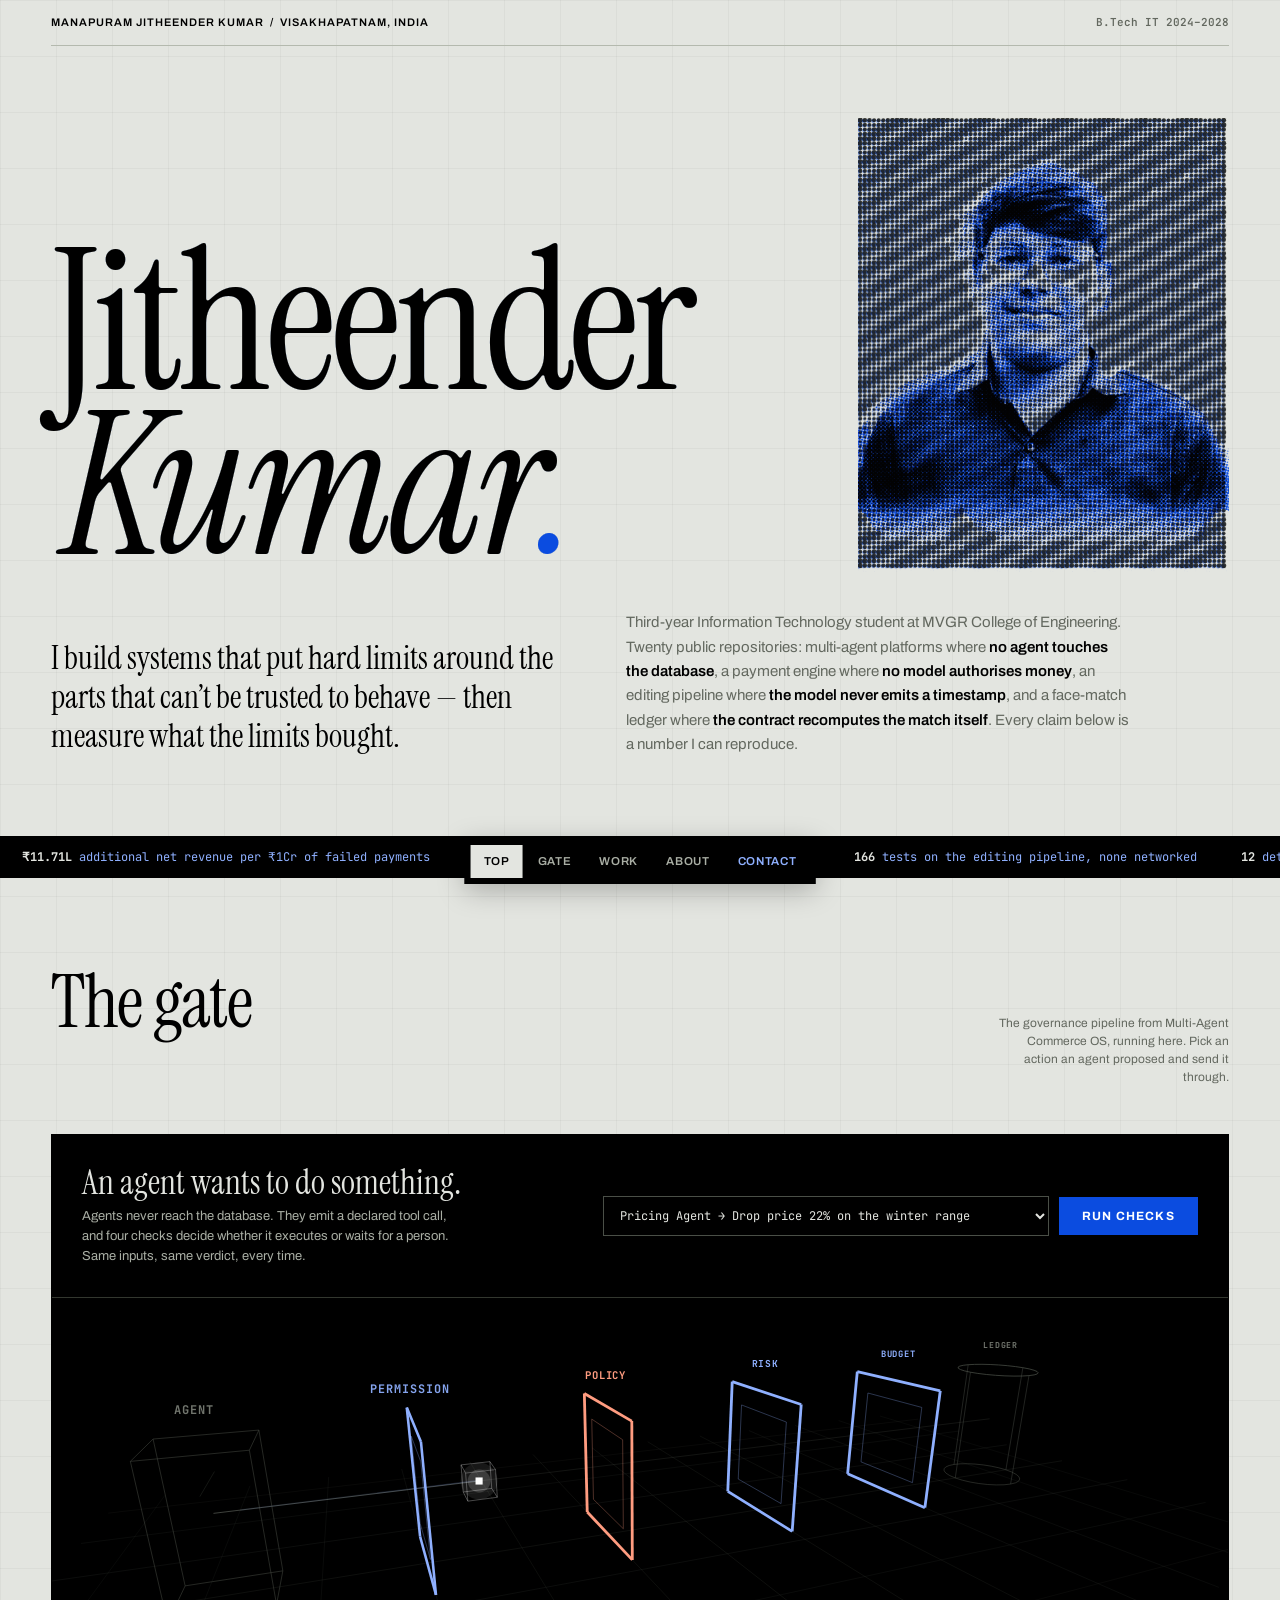
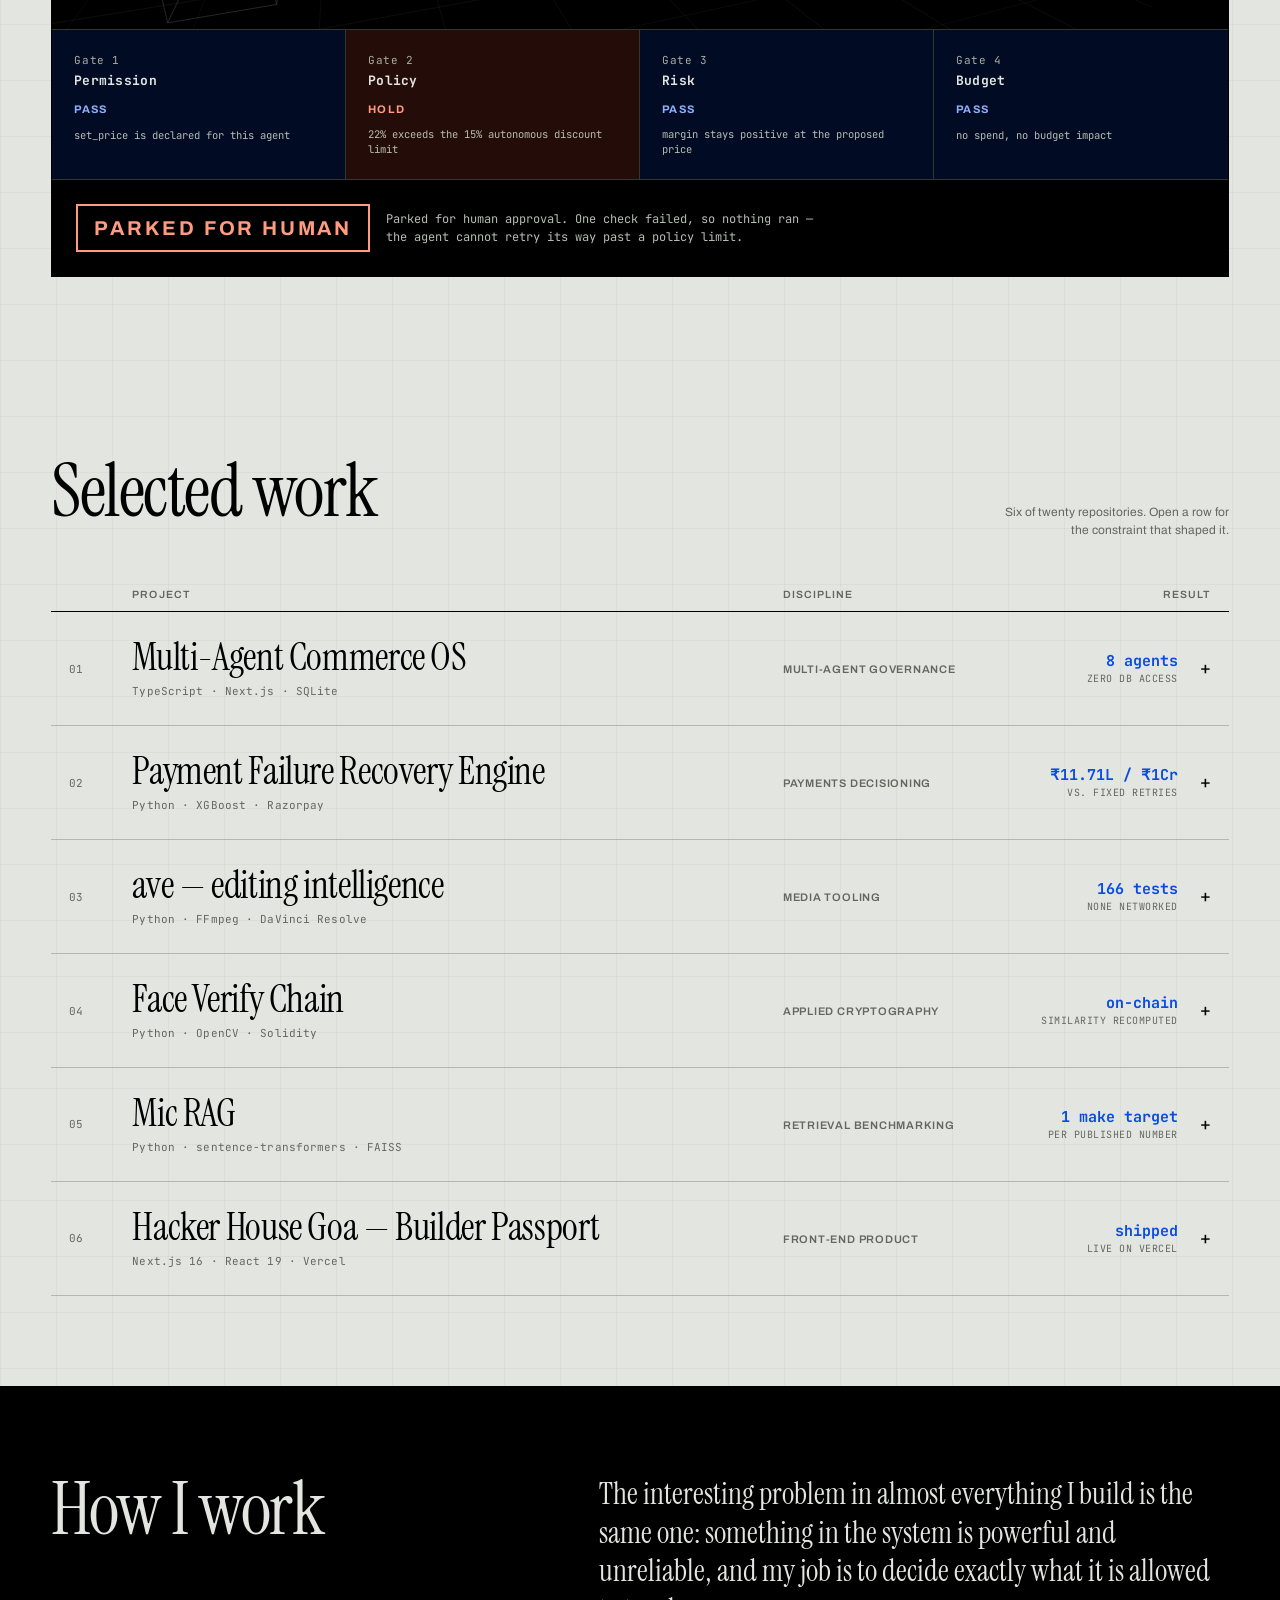
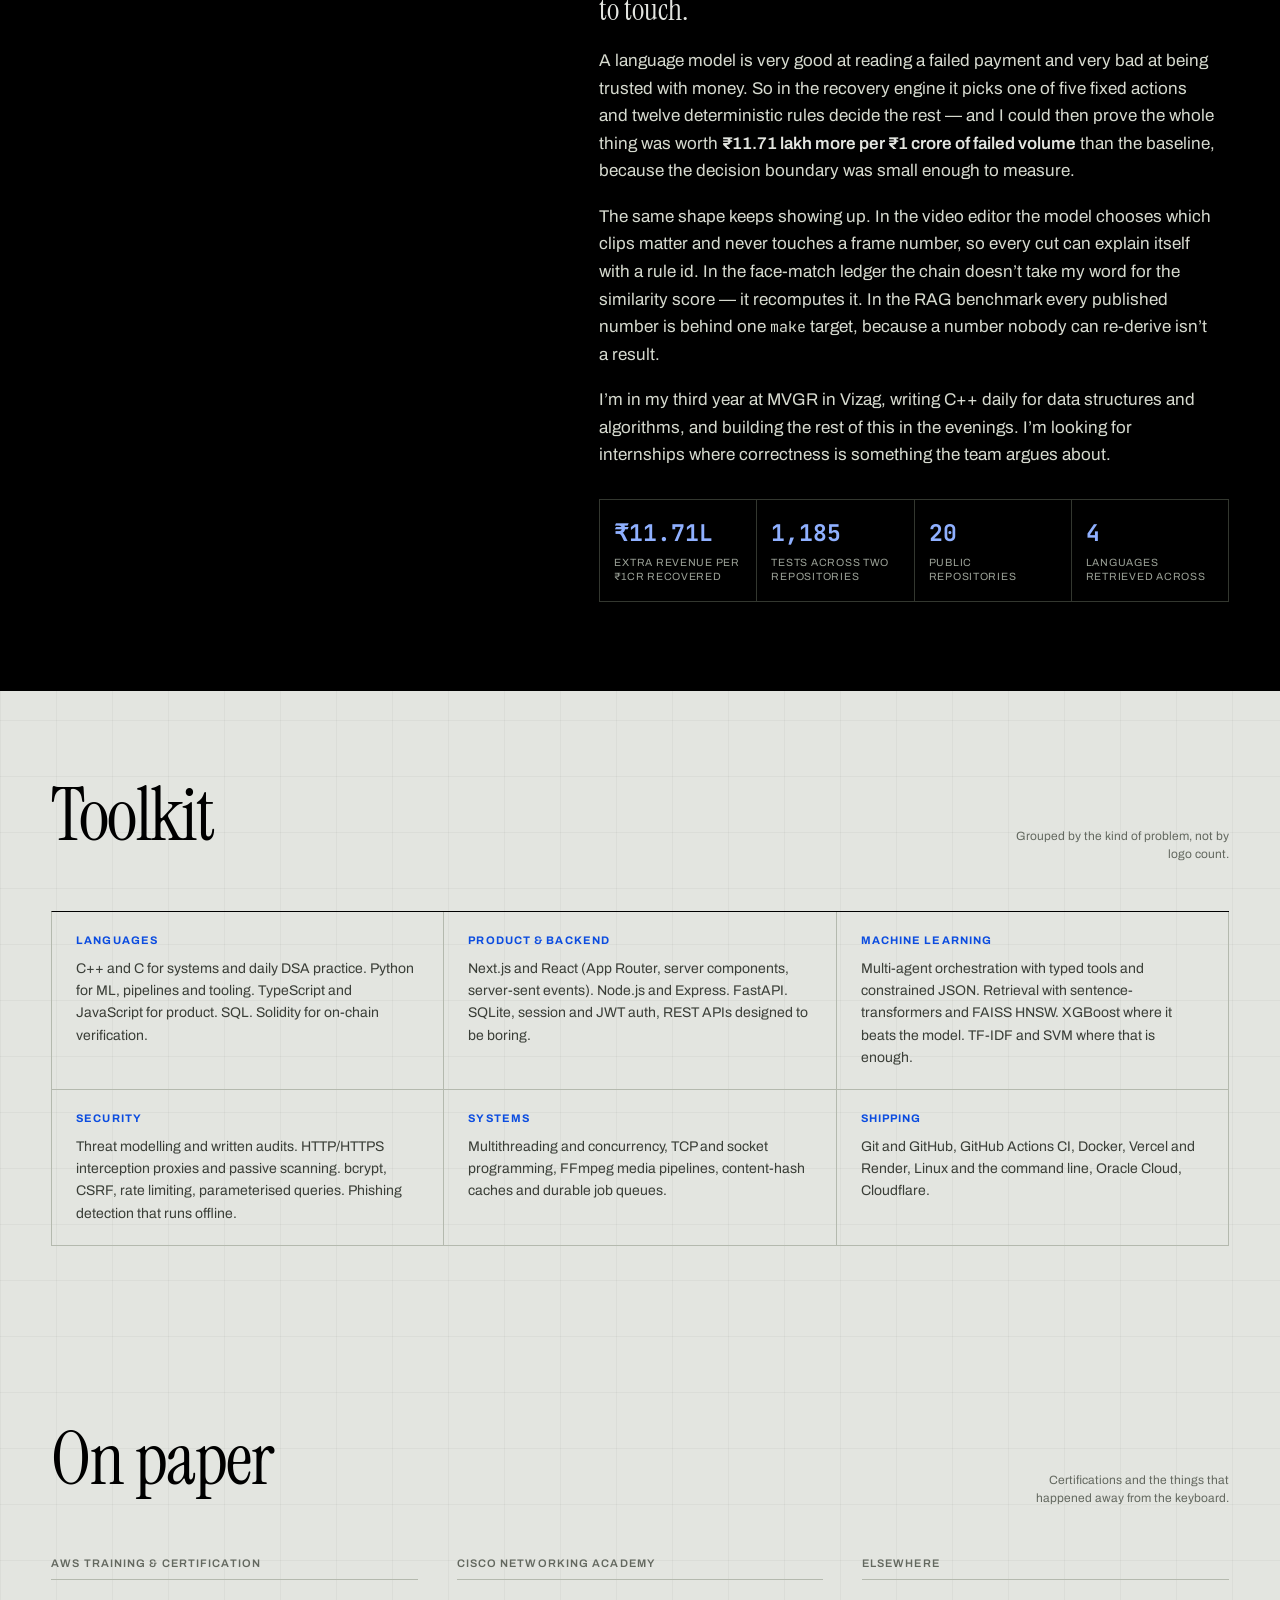
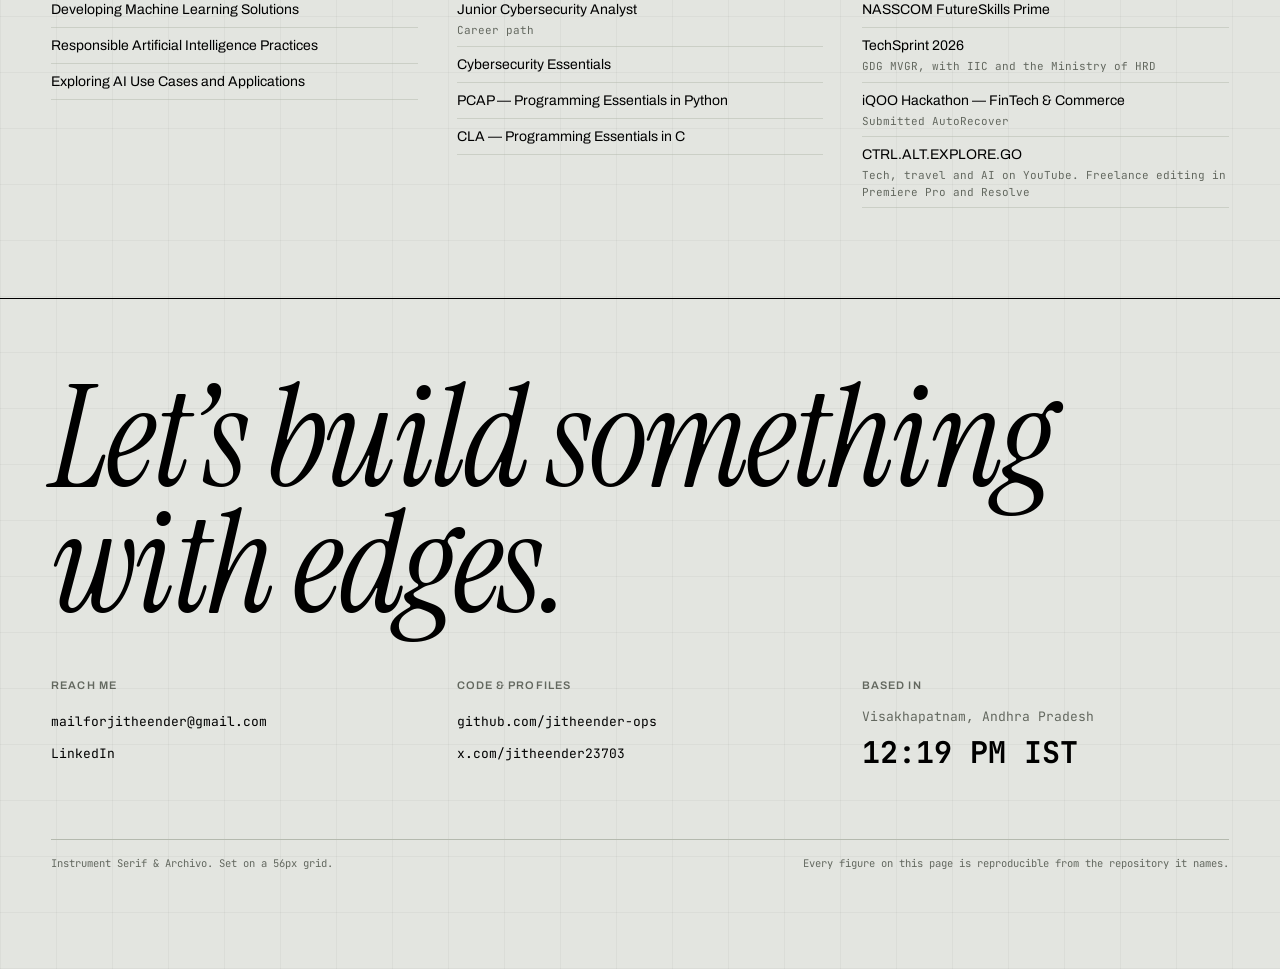
==== commit cf68b6be: "Add cinematic motion layer: living halftone, camera reveals, magnetic controls Hero portrait is re-s" ====
--- a/index.html
+++ b/index.html
@@ -65,6 +65,14 @@
   font-size:clamp(3.2rem,15.5vw,13.5rem);
   line-height:.82;letter-spacing:-.025em;margin:0;
   text-wrap:balance;
+  transform:translate3d(var(--px,0px),var(--py,0px),0) skewY(var(--vsk,0deg));
+  transition:transform .4s cubic-bezier(.2,.7,.3,1);
+  /* a lift off the page: paper gap, grey slab, then the blue plate missed to one side */
+  text-shadow:
+    calc(var(--ex,0)*1px) calc(var(--ex,0)*1px) 0 var(--paper),
+    calc(var(--ex,0)*2px) calc(var(--ex,0)*2px) 0 var(--rule),
+    calc(var(--ex,0)*3px) calc(var(--ex,0)*3px) 0 var(--rule),
+    calc(var(--ex,0)*3.6px) calc(var(--ex,0)*3.6px) 0 var(--blue);
 }
 .hero h1 .given{display:block}
 .hero h1 .family{display:block;font-style:italic;margin-left:.06em}
@@ -72,12 +80,22 @@
 
 .hero-top{display:grid;grid-template-columns:minmax(0,1fr) auto;align-items:end}
 .hero-top h1{position:relative;z-index:1;margin-right:-8%}
-.portrait{
+.portrait-scene{
   position:relative;z-index:2;justify-self:end;align-self:end;
-  width:clamp(210px,29vw,420px);height:auto;
+  width:clamp(210px,29vw,420px);
   margin-bottom:-1.5%;
-  mix-blend-mode:multiply;
-  pointer-events:none;user-select:none;
+  transform:translate3d(var(--px,0px),var(--py,0px),0);
+  transition:transform .4s cubic-bezier(.2,.7,.3,1);
+  animation:portrait-in .9s cubic-bezier(.16,.68,.22,1) .15s backwards;
+}
+@keyframes portrait-in{from{opacity:0;transform:translate3d(0,30px,0)}}
+.portrait-scene .portrait{
+  display:block;width:100%;height:auto;
+  mix-blend-mode:multiply;pointer-events:none;user-select:none;
+}
+.portrait-scene canvas{
+  position:absolute;inset:0;width:100%;height:100%;
+  mix-blend-mode:multiply;pointer-events:none;
 }
 
 .thesis{
@@ -354,6 +372,35 @@
   .i-metric{text-align:left}
   .dock a{padding:8px 9px;font-size:10.5px}
 }
+
+/* ══ cinematic depth layer ═══════════════════════════════
+   sections arrive from depth like a dolly move; titles shear
+   with scroll velocity; controls lean toward the hand. */
+.rv{
+  transform:perspective(900px) translate3d(0,30px,-46px) rotateX(5deg);
+  opacity:0;transform-origin:50% 100%;
+}
+.rv.on{
+  opacity:1;transform:none;
+  transition:opacity .85s cubic-bezier(.16,.68,.22,1) var(--d,0s),
+             transform .85s cubic-bezier(.16,.68,.22,1) var(--d,0s);
+}
+.sec-head h2,.about h2{transform:skewY(var(--vsk,0deg));will-change:transform}
+.mag{transition:transform .3s cubic-bezier(.2,.7,.3,1.6),background-color .16s ease,color .16s ease,border-color .16s ease}
+
+html.xcur-on,html.xcur-on *{cursor:none!important}
+.xcur{
+  position:fixed;left:0;top:0;z-index:2147483000;pointer-events:none;
+  width:34px;height:34px;margin:-17px 0 0 -17px;border:1.5px solid var(--ink);border-radius:50%;
+  opacity:0;
+  transition:width .18s ease,height .18s ease,margin .18s ease,border-color .18s ease,opacity .25s ease;
+  will-change:transform;
+}
+.xcur.live{opacity:.9}
+.xcur i{position:absolute;left:50%;top:50%;width:5px;height:5px;margin:-2.5px 0 0 -2.5px;border-radius:50%;background:var(--blue)}
+.xcur.hot{width:54px;height:54px;margin:-27px 0 0 -27px;border-color:var(--blue);opacity:1}
+.xcur.down{width:22px;height:22px;margin:-11px 0 0 -11px}
+.ink-off canvas{display:none}
 </style>
 
 </head>
@@ -372,8 +419,11 @@
       <span class="given">Jitheender</span>
       <span class="family">Kumar<span class="dot">.</span></span>
     </h1>
-    <img class="portrait" src="portrait.png" width="980" height="1200"
-         alt="Manapuram Jitheender Kumar, printed as a two-colour halftone.">
+    <div class="portrait-scene">
+      <img class="portrait" src="portrait.png" width="980" height="1200"
+           alt="Manapuram Jitheender Kumar, printed as a two-colour halftone.">
+      <canvas id="inkdots" aria-hidden="true"></canvas>
+    </div>
   </div>
 
   <div class="thesis">
@@ -1328,6 +1378,237 @@
   window.addEventListener("resize", onScroll);
   window.addEventListener("load", mark);
 
+  /* ─── cinematic depth layer ───────────────────────
+     three instruments: a scroll camera (dolly-in reveals,
+     velocity shear on titles), a magnetic hand on controls,
+     and the living halftone. All paused or flattened when
+     the visitor asks for reduced motion. */
+  var vh = window.innerHeight;
+
+  /* camera: sections arrive from depth once, staggered */
+  var RVS = ".sec-head,.gate-top,.stage,.gates,.verdict,.item,.stack-view," +
+            ".thesis,.ticker,.about-grid,.kit div,.creds section,.foot-mark,.foot-grid";
+  var rvs = Array.prototype.slice.call(document.querySelectorAll(RVS));
+  var rvQ = [];
+  rvs.forEach(function(el, i){
+    el.classList.add("rv");
+    el.style.setProperty("--d", ((i % 4) * 0.07).toFixed(2) + "s");
+    rvQ.push(el);
+  });
+  if ("IntersectionObserver" in window){
+    var rio = new IntersectionObserver(function(es){
+      es.forEach(function(e){
+        if (!e.isIntersecting) return;
+        e.target.classList.add("on");
+        rio.unobserve(e.target);
+      });
+    }, { rootMargin: "0px 0px -12% 0px", threshold: 0 });
+    rvQ.forEach(function(el){ rio.observe(el); });
+  } else {
+    rvQ.forEach(function(el){ el.classList.add("on"); });
+  }
+
+  /* velocity shear + hero drift: rAF-throttled scroll readback */
+  var sQ = false, lastY = window.pageYOffset, lastT = 0, vsk = 0;
+  var h1 = document.querySelector(".hero h1");
+  var psc = document.querySelector(".portrait-scene");
+  var h2s = Array.prototype.slice.call(document.querySelectorAll(".sec-head h2,.about h2"));
+  window.addEventListener("resize", function(){ vh = window.innerHeight; });
+  function frame(t){
+    var y = window.pageYOffset;
+    var dt = Math.max(16, t - lastT); lastT = t;
+    var v = (y - lastY) / dt;          // px per ms, signed
+    lastY = y;
+    var target = Math.max(-4, Math.min(4, v * 260));
+    vsk += (target - vsk) * 0.12;      // ease toward scroll velocity
+    if (Math.abs(vsk) < 0.04) vsk = 0;
+    if (h1) h1.style.setProperty("--vsk", vsk.toFixed(3) + "deg");
+    for (var hi = 0; hi < h2s.length; hi++) h2s[hi].style.setProperty("--vsk", (vsk * 0.6).toFixed(3) + "deg");
+
+    /* hero elements part as you leave it — a slow dolly past them */
+    if (psc && y < vh * 1.2){
+      var d = Math.min(1, y / (vh * 0.9));
+      psc.style.setProperty("--px", (d * -44).toFixed(1) + "px");
+      psc.style.setProperty("--py", (d * 18).toFixed(1) + "px");
+      if (h1){
+        h1.style.setProperty("--px", (d * 12).toFixed(1) + "px");
+        h1.style.setProperty("--py", (d * -8).toFixed(1) + "px");
+      }
+    }
+  }
+  if (!reduced){
+    (function loop(t){ frame(t || 0); requestAnimationFrame(loop); })(0);
+  }
+
+  /* magnetic controls: the button leans toward the hand before it is pressed */
+  function magnetize(el, pull){
+    if (reduced) return;
+    el.classList.add("mag");
+    el.addEventListener("pointermove", function(e){
+      var r = el.getBoundingClientRect();
+      var dx = (e.clientX - r.left) / r.width - 0.5;
+      var dy = (e.clientY - r.top) / r.height - 0.5;
+      el.style.transform = "translate(" + (dx * pull).toFixed(1) + "px," + (dy * pull).toFixed(1) + "px)";
+    });
+    el.addEventListener("pointerleave", function(){ el.style.transform = ""; });
+  }
+  document.querySelectorAll(".dock a,.repo,.run,.foot-grid a").forEach(function(a){ magnetize(a, 5); });
+
+  /* the ink cursor: a registration ring chasing the pen nib */
+  if (!reduced && window.matchMedia("(pointer:fine)").matches){
+    var cur = document.createElement("div");
+    cur.className = "xcur";
+    cur.innerHTML = "<i></i>";
+    cur.setAttribute("aria-hidden", "true");
+    document.body.appendChild(cur);
+    document.documentElement.classList.add("xcur-on");
+    var cx = -100, cy = -100, rx = -100, ry = -100, live = false;
+    document.addEventListener("pointermove", function(e){
+      cx = e.clientX; cy = e.clientY;
+      if (!live){ live = true; rx = cx; ry = cy; cur.classList.add("live"); }
+      var t = e.target;
+      var hot = !!(t && t.closest && t.closest("a,button,select,summary,.ticker"));
+      cur.classList.toggle("hot", hot);
+    }, { passive: true });
+    document.addEventListener("pointerdown", function(){ cur.classList.add("down"); });
+    document.addEventListener("pointerup", function(){ cur.classList.remove("down"); });
+    document.addEventListener("pointerleave", function(){ live = false; cur.classList.remove("live"); });
+    (function chase(){
+      rx += (cx - rx) * 0.18; ry += (cy - ry) * 0.18;
+      cur.style.transform = "translate(" + rx.toFixed(1) + "px," + ry.toFixed(1) + "px)";
+      requestAnimationFrame(chase);
+    })();
+  }
+
+  /* ─── the living halftone ─────────────────────────
+     the hero portrait is re-set as live ink: a coarse dot
+     screen sampled from the drawing, overprinted in the two
+     press inks with a misregistration offset. Dots breathe
+     on a slow press rhythm and the cursor works the paper
+     like a roller — ink scatters and re-settles. The <img>
+     stays underneath; if canvas or sampling fails the scene
+     is simply the print it always was. */
+  (function inkHalftone(){
+    var img = document.querySelector(".portrait-scene .portrait");
+    var cv = document.getElementById("inkdots");
+    var scene = document.querySelector(".portrait-scene");
+    if (!img || !cv || reduced || !scene) return;
+    if (img.complete === false){
+      img.addEventListener("load", inkHalftone, { once: true });
+      return;
+    }
+    try {
+      var smp = document.createElement("canvas");
+      var SW = 150, SH = Math.round(150 * img.naturalHeight / img.naturalWidth);
+      smp.width = SW; smp.height = SH;
+      var sctx = smp.getContext("2d", { willReadFrequently: true });
+      if (!sctx) return;
+      sctx.drawImage(img, 0, 0, SW, SH);
+      var data = sctx.getImageData(0, 0, SW, SH).data;
+
+      var ctx = cv.getContext("2d");
+      if (!ctx) return;
+      var W = 0, H = 0, DPR = Math.min(window.devicePixelRatio || 1, 1.6);
+      var DOT = 4.6;                     // screen pitch in CSS px
+      var dots = [];
+
+      function build(){
+        var r = scene.getBoundingClientRect();
+        W = Math.max(10, Math.round(r.width)); H = Math.max(10, Math.round(r.height));
+        cv.width = Math.round(W * DPR); cv.height = Math.round(H * DPR);
+        ctx.setTransform(DPR, 0, 0, DPR, 0, 0);
+        dots.length = 0;
+        var cols = Math.floor(W / DOT), rows = Math.floor(H / DOT);
+        for (var j = 0; j < rows; j++){
+          for (var i = 0; i < cols; i++){
+            var sx = Math.min(SW - 1, Math.round((i + 0.5) / cols * SW));
+            var sy = Math.min(SH - 1, Math.round((j + 0.5) / rows * SH));
+            var k = (sy * SW + sx) * 4;
+            var lum = (0.2126 * data[k] + 0.7152 * data[k + 1] + 0.0722 * data[k + 2]) / 255;
+            if (lum > 0.86) continue;            // paper stays paper
+            var phase = (i * 0.7 + j * 1.3) % 6.283;
+            dots.push({ x: (i + 0.5) * DOT, y: (j + 0.5) * DOT, l: lum,
+                        ox: 0, oy: 0, vx: 0, vy: 0, ph: phase });
+          }
+        }
+      }
+
+      var px = -1e4, py = -1e4, over = false, t0 = 0, raf = 0, running = false;
+      var BLUE = "rgba(11,76,224,0.55)", BLACK = "rgba(12,13,11,0.82)";
+
+      function draw(t){
+        if (!running) return;
+        if (!t0) t0 = t;
+        var s = (t - t0) / 1000;
+        var scrollLift = Math.max(0, Math.min(1, (window.pageYOffset) / (vh * 0.9)));
+        var alpha = 1 - scrollLift * 0.85;   // the ink settles back into the print as you leave
+        ctx.clearRect(0, 0, W, H);
+        ctx.globalAlpha = alpha;
+        var R2 = 84 * 84;
+        for (var n = 0; n < dots.length; n++){
+          var d = dots[n];
+          var dx = d.x + d.ox - px, dy = d.y + d.oy - py;
+          var m2 = dx * dx + dy * dy;
+          if (over && m2 < R2){
+            var m = Math.sqrt(m2) || 1, f = (84 - m) / 84;
+            d.vx += (dx / m) * f * 2.6 + (Math.random() - 0.5) * 0.55;
+            d.vy += (dy / m) * f * 2.6 + (Math.random() - 0.5) * 0.55;
+          }
+          d.vx *= 0.86; d.vy *= 0.86;
+          d.ox = (d.ox + d.vx) * 0.96; d.oy = (d.oy + d.vy) * 0.96;
+          var br = 1 + 0.14 * Math.sin(s * 1.4 + d.ph);
+          var rad = (1 - d.l) * (DOT * 0.62) * br;
+          if (rad < 0.3) continue;
+          var X = d.x + d.ox, Y = d.y + d.oy;
+          if (d.l < 0.55){
+            ctx.fillStyle = BLUE;
+            ctx.beginPath(); ctx.arc(X - rad * 0.34, Y + rad * 0.26, rad * 0.72, 0, 6.283); ctx.fill();
+            ctx.fillStyle = BLACK;
+            ctx.beginPath(); ctx.arc(X, Y, rad * 0.8, 0, 6.283); ctx.fill();
+          } else {
+            ctx.fillStyle = BLACK;
+            ctx.beginPath(); ctx.arc(X, Y, rad * 0.55, 0, 6.283); ctx.fill();
+          }
+        }
+        ctx.globalAlpha = 1;
+        raf = requestAnimationFrame(draw);
+      }
+
+      function wake(){
+        if (running) return;
+        running = true; t0 = 0;
+        raf = requestAnimationFrame(draw);
+      }
+      function sleep(){
+        running = false;
+        cancelAnimationFrame(raf);
+      }
+      scene.addEventListener("pointermove", function(e){
+        var r = scene.getBoundingClientRect();
+        px = e.clientX - r.left; py = e.clientY - r.top;
+        over = true; wake();
+      }, { passive: true });
+      scene.addEventListener("pointerleave", function(){ over = false; px = -1e4; py = -1e4; });
+      var vio = null, lastVisible = true;
+      if ("IntersectionObserver" in window){
+        vio = new IntersectionObserver(function(es){
+          es.forEach(function(e){ lastVisible = e.isIntersecting; e.isIntersecting ? wake() : sleep(); });
+        }, { threshold: 0 });
+        vio.observe(scene);
+      } else wake();
+      document.addEventListener("visibilitychange", function(){
+        if (document.hidden) sleep(); else if (!vio || lastVisible) wake();
+      });
+      if ("ResizeObserver" in window){
+        new ResizeObserver(function(){ build(); }).observe(scene);
+      } else {
+        window.addEventListener("resize", build);
+      }
+      build();
+      wake();
+    } catch (err) { /* keep the plain print */ }
+  })();
+
   /* ─── the gate demonstrates itself the first time it is seen ─── */
   if ("IntersectionObserver" in window) {
     var fired = false;
